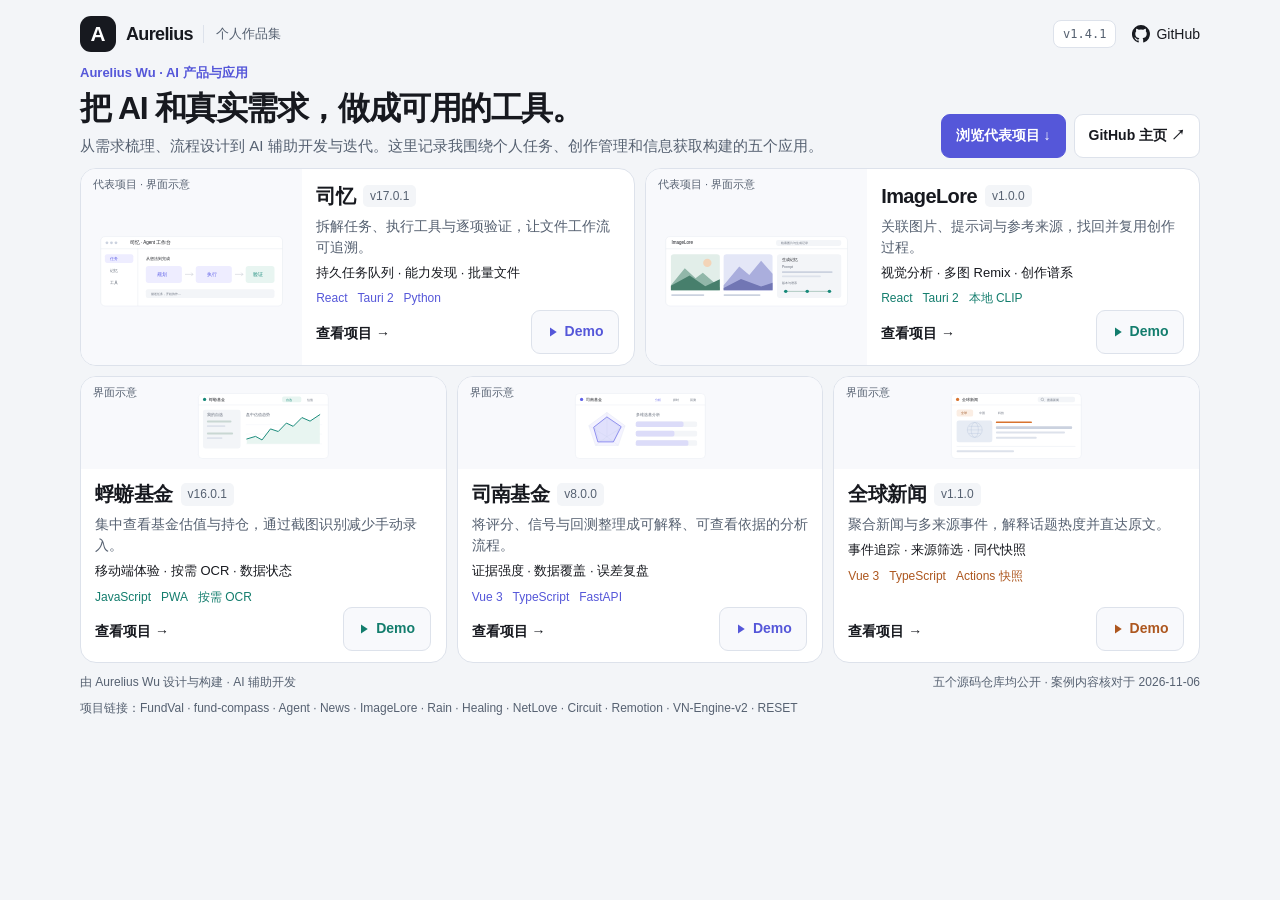
==== index.html @ 61e74120 "docs: refresh project cases for homepage v1.4.1" ====
<!DOCTYPE html><html lang="zh-CN"><head><meta charset="UTF-8"><meta name="viewport" content="width=device-width, initial-scale=1"><meta name="application-version" content="1.4.1"><meta name="description" content="Aurelius Wu 的 AI 产品与应用作品集。了解司忆、ImageLore 等五个个人项目的需求、产品流程、实现取舍与 Demo。"><meta name="author" content="AureliusWu"><meta name="theme-color" content="#f3f5f8"><title>Aurelius Wu · 个人作品集</title><link rel="canonical" href="https://aureliuswu.github.io/"><meta property="og:title" content="Aurelius Wu · 个人作品集"><meta property="og:description" content="从真实需求到应用交付：AI 助手、图片生成记忆库与三个 Web 工具。"><meta property="og:type" content="website"><meta property="og:url" content="https://aureliuswu.github.io/"><link rel="icon" href="data:image/svg+xml,%3Csvg xmlns='http://www.w3.org/2000/svg'/%3E"><style>:root{color-scheme:light;--bg:#f3f5f8;--text:#17191f;--muted:#566171;--line:#dde2eb;--accent:#5557d9;--green:#137d6d;--orange:#ad571f;--font:-apple-system,BlinkMacSystemFont,"Segoe UI","PingFang SC","Microsoft YaHei",sans-serif;}*{box-sizing:border-box;}html{scroll-behavior:smooth;}body{margin:0;color:var(--text);background:var(--bg);font-family:var(--font);-webkit-font-smoothing:antialiased;}a{color:inherit;}.skip-link{position:absolute;top:8px;left:16px;z-index:3;padding:12px 16px;background:#fff;border:2px solid var(--accent);border-radius:8px;transform:translateY(-150%);}.skip-link:focus{transform:translateY(0);}.page{width:min(1184px,100%);margin:auto;padding:12px 32px 8px;}.topbar{display:flex;align-items:center;justify-content:space-between;flex-wrap:wrap;gap:12px;margin-bottom:8px;}.brand{display:flex;align-items:center;gap:10px;min-height:44px;text-decoration:none;}.brand-mark{display:grid;place-items:center;width:36px;height:36px;border-radius:11px;background:var(--text);color:#fff;font-size:1.3rem;font-weight:750;}.brand-name{font-size:1.125rem;font-weight:750;letter-spacing:-.035em;}.brand-note{border-left:1px solid var(--line);padding-left:12px;color:var(--muted);font-size:.8125rem;}.header-links{display:flex;align-items:center;gap:16px;}.version{padding:6px 9px;border:1px solid var(--line);border-radius:8px;background:#fff;font:.75rem Consolas,monospace;color:var(--muted);}.github{display:flex;align-items:center;gap:6px;min-height:44px;font-size:.875rem;text-decoration:none;}.github svg{width:18px;height:18px;fill:currentColor;}.intro{display:flex;align-items:flex-end;justify-content:space-between;flex-wrap:wrap;gap:12px;margin-bottom:10px;}.eyebrow{margin:0 0 6px;color:var(--accent);font-size:.8125rem;font-weight:650;}h1{margin:0;font-size:clamp(1.75rem,3.2vw,2rem);font-weight:730;letter-spacing:-.045em;line-height:1.25;}.intro-description{max-width:760px;margin:7px 0 0;color:var(--muted);font-size:.9375rem;line-height:1.5;}.intro-actions{display:flex;flex-wrap:wrap;gap:8px}.intro-button{display:inline-flex;align-items:center;min-height:44px;padding:10px 14px;border:1px solid var(--accent);border-radius:9px;background:var(--accent);color:#fff;font-size:.875rem;font-weight:650;text-decoration:none}.intro-button.secondary{background:#fff;border-color:var(--line);color:var(--text)}.intro-button:hover{box-shadow:0 3px 10px #17191f12}.project-grid{display:grid;grid-template-columns:repeat(6,minmax(0,1fr));gap:10px;}.project-item{--project-color:var(--accent);position:relative;grid-column:span 2;min-width:0;display:flex;}.project-item.desktop{grid-column:span 3;}.project-card{width:100%;display:flex;flex-direction:column;overflow:hidden;border:1px solid var(--line);border-radius:16px;background:#fff;text-decoration:none;transition:border-color .16s,box-shadow .16s;}.project-card:hover{border-color:var(--project-color);box-shadow:0 5px 18px #17191f0b;}a:focus-visible{outline:3px solid var(--accent);outline-offset:4px;}.fundval,.imagelore{--project-color:var(--green);}.news{--project-color:var(--orange);}.preview{position:relative;height:92px;padding:12px 16px 6px;background:#f8f9fc;}.preview-label{position:absolute;top:8px;left:12px;color:var(--muted);font-size:.6875rem;}.preview-image{display:block;width:100%;height:100%;}.card-info{display:flex;flex:1;flex-direction:column;padding:12px 14px;min-width:0;}.card-heading{display:flex;align-items:center;flex-wrap:wrap;gap:8px;}h2{margin:0;font-size:1.25rem;line-height:1.35;font-weight:720;letter-spacing:-.03em;}.type{padding:3px 7px;border-radius:5px;background:#f3f5f8;color:var(--muted);font-size:.75rem;line-height:1.4;}.description{margin:6px 0 0;color:var(--muted);font-size:.875rem;line-height:1.5;}.focus{margin:5px 0 0;color:var(--text);font-size:.8125rem;line-height:1.5}.stack{display:flex;flex-wrap:wrap;gap:5px 10px;margin:7px 0 0;color:var(--project-color);font-size:.75rem;line-height:1.5;}.card-action{display:flex;align-items:center;min-height:44px;width:calc(100% - 6.5rem);margin-top:auto;padding-top:8px;font-size:.875rem;font-weight:650;line-height:1.5;}.demo-link{position:absolute;right:16px;bottom:12px;display:inline-flex;align-items:center;justify-content:center;gap:6px;min-width:88px;min-height:44px;padding:10px 13px;border:1px solid var(--line);border-radius:9px;background:#f8f9fc;color:var(--project-color);font-size:.875rem;font-weight:650;line-height:1.4;text-decoration:none;}.demo-link svg{width:12px;height:12px;fill:currentColor;flex-shrink:0;}.demo-link:hover{background:#fff;border-color:var(--project-color);}.desktop .project-card{flex-direction:row;}.desktop .preview{width:40%;height:auto;min-height:190px;flex-shrink:0;padding:18px 10px 10px;}.desktop .card-info{padding:14px;}footer{display:flex;justify-content:space-between;flex-wrap:wrap;gap:8px 20px;margin-top:10px;color:var(--muted);font-size:.75rem;line-height:1.5;}footer p{margin:0;}.repo-links{flex:0 0 100%;min-width:0;white-space:nowrap;overflow-x:auto;}.repo-links a{text-decoration:none;}.repo-links a:hover{text-decoration:underline;}@media (max-width:1000px){.page{padding:20px 24px;}.project-grid{grid-template-columns:repeat(2,minmax(0,1fr));}.project-item,.project-item.desktop{grid-column:span 1;}.desktop .project-card{flex-direction:column;}.desktop .preview{width:100%;height:132px;min-height:0;padding:16px 16px 8px;}.desktop .card-info{padding:16px;}}@media (max-width:600px){.page{padding:14px 16px 22px;}.topbar{margin-bottom:22px;}.brand-note{display:none;}.header-links{gap:12px;}.intro{margin-bottom:18px;gap:12px;}h1{font-size:1.75rem;}.intro-description{font-size:.875rem;}.project-grid{grid-template-columns:1fr;gap:14px;}.project-item,.project-item.desktop{grid-column:span 1;}.preview,.desktop .preview{width:100%;height:112px;min-height:0;padding:16px 20px 8px;}.card-info,.desktop .card-info{padding:14px 16px 16px;}h2{font-size:1.25rem;}footer{margin-top:22px;}}@media (prefers-reduced-motion:reduce){html{scroll-behavior:auto;}*,*::before,*::after{transition:none !important;}}</style></head><body><a class="skip-link" href="#projects">跳到项目</a><div class="page"><header class="topbar"><a class="brand" href="index.html" aria-label="Aurelius 主页"><span class="brand-mark" aria-hidden="true">A</span><span class="brand-name">Aurelius</span><span class="brand-note">个人作品集</span></a><div class="header-links"><span class="version" id="site-version" aria-label="主页版本">v1.4.1</span><a class="github" href="https://github.com/AureliusWu" aria-label="GitHub 主页"><svg viewBox="0 0 24 24" aria-hidden="true"><path d="M12 0a12 12 0 0 0-3.8 23.4c.6.1.8-.3.8-.6v-2.2c-3.3.7-4-1.4-4-1.4-.5-1.4-1.3-1.7-1.3-1.7-1.1-.7.1-.7.1-.7 1.2.1 1.8 1.2 1.8 1.2 1.1 1.8 2.8 1.3 3.5 1 .1-.8.4-1.3.8-1.6-2.7-.3-5.5-1.3-5.5-5.9 0-1.3.5-2.4 1.2-3.2-.1-.3-.5-1.5.1-3.2 0 0 1-.3 3.3 1.2a11.4 11.4 0 0 1 6 0c2.3-1.5 3.3-1.2 3.3-1.2.6 1.7.2 2.9.1 3.2.8.8 1.2 1.9 1.2 3.2 0 4.6-2.8 5.6-5.5 5.9.4.4.8 1.1.8 2.2v3.2c0 .3.2.7.8.6A12 12 0 0 0 12 0Z"/></svg><span>GitHub</span></a></div></header><main><div class="intro"><div class="intro-copy"><p class="eyebrow">Aurelius Wu · AI 产品与应用</p><h1>把 AI 和真实需求，做成可用的工具。</h1><p class="intro-description">从需求梳理、流程设计到 AI 辅助开发与迭代。这里记录我围绕个人任务、创作管理和信息获取构建的五个应用。</p></div><div class="intro-actions"><a class="intro-button" href="#projects">浏览代表项目 ↓</a><a class="intro-button secondary" href="https://github.com/AureliusWu">GitHub 主页 ↗</a></div></div><section class="project-grid" id="projects" aria-label="项目作品集，司忆和 ImageLore 为代表项目"><article class="project-item desktop agent"><a class="project-card" data-project="Agent" href="demos/agent.html" aria-labelledby="title-agent" aria-describedby="access-agent desc-agent"><div class="preview"><span class="preview-label" aria-hidden="true">代表项目 · 界面示意</span><svg class="preview-image" viewBox="0 0 580 228" role="img" aria-labelledby="p4"><title id="p4">司忆：任务规划、工具执行与验证的功能预览</title><rect x="28" y="14" width="524" height="200" rx="12" fill="white" stroke="#dde2eb"/><path d="M28 49H552" stroke="#dde2eb"/><circle cx="46" cy="32" r="4" fill="#cbd2df"/><circle cx="59" cy="32" r="4" fill="#cbd2df"/><circle cx="72" cy="32" r="4" fill="#cbd2df"/><text x="111" y="36" font-size="13" font-family="sans-serif" fill="#17191f">司忆 · Agent 工作台</text><path d="M135 49v165" stroke="#dde2eb"/><rect x="40" y="65" width="82" height="25" rx="6" fill="#eeedff"/><text x="54" y="82" font-size="11" font-family="sans-serif" fill="#5f61e8">任务</text><text x="54" y="117" font-size="11" font-family="sans-serif" fill="#626a78">记忆</text><text x="54" y="151" font-size="11" font-family="sans-serif" fill="#626a78">工具</text><text x="158" y="81" font-size="12" font-family="sans-serif" fill="#17191f">从想法到完成</text><rect x="158" y="99" width="104" height="49" rx="8" fill="#eeedff"/><text x="190" y="129" font-size="13" font-family="sans-serif" fill="#5f61e8">规划</text><path d="M271 123h23m-5-5 5 5-5 5" stroke="#aab1bd" fill="none"/><rect x="302" y="99" width="104" height="49" rx="8" fill="#eeedff"/><text x="334" y="129" font-size="13" font-family="sans-serif" fill="#5f61e8">执行</text><path d="M415 123h23m-5-5 5 5-5 5" stroke="#aab1bd" fill="none"/><rect x="446" y="99" width="83" height="49" rx="8" fill="#e8f5f1"/><text x="467" y="129" font-size="13" font-family="sans-serif" fill="#168979">验证</text><rect x="158" y="166" width="371" height="25" rx="6" fill="#f3f5f8"/><text x="173" y="183" font-size="10" font-family="sans-serif" fill="#626a78">描述任务，开始协作…</text></svg></div><div class="card-info"><div class="card-heading"><h2 id="title-agent">司忆</h2><span class="type" id="access-agent">v17.0.1</span></div><p class="description" id="desc-agent">拆解任务、执行工具与逐项验证，让文件工作流可追溯。</p><p class="focus">持久任务队列 · 能力发现 · 批量文件</p><p class="stack" aria-label="技术栈"><span>React</span><span>Tauri 2</span><span>Python</span></p><span class="card-action">查看项目 →</span></div></a><a class="demo-link" href="demos/agent.html#demo" aria-label="观看司忆 Demo 功能示意视频"><svg viewBox="0 0 16 16" aria-hidden="true"><path d="m4 2 9 6-9 6z"/></svg><span>Demo</span></a></article><article class="project-item desktop imagelore"><a class="project-card" data-project="ImageLore" href="demos/imagelore.html" aria-labelledby="title-imagelore" aria-describedby="access-imagelore desc-imagelore"><div class="preview"><span class="preview-label" aria-hidden="true">代表项目 · 界面示意</span><svg class="preview-image" viewBox="0 0 580 228" role="img" aria-labelledby="p5"><title id="p5">ImageLore：图片收藏、生成记录与检索的功能预览</title><rect x="28" y="14" width="524" height="200" rx="12" fill="white" stroke="#dde2eb"/><path d="M28 49H552" stroke="#dde2eb"/><text x="45" y="36" font-size="13" font-family="sans-serif" fill="#17191f">ImageLore</text><rect x="346" y="24" width="188" height="17" rx="6" fill="#f3f5f8"/><text x="361" y="36" font-size="10" font-family="sans-serif" fill="#626a78">检索图片与生成记录</text><rect x="43" y="65" width="141" height="104" rx="8" fill="#e2eee9"/><circle cx="148" cy="90" r="12" fill="#f3d4b8"/><path d="m43 154 40-49 31 29 21-16 49 43v8H43Z" fill="#91b7a9"/><path d="m43 156 54-30 45 31 42-20v32H43Z" fill="#477f6c"/><rect x="195" y="65" width="141" height="104" rx="8" fill="#e4e7f7"/><path d="m195 154 45-54 29 25 34-41 33 37v48H195Z" fill="#aaaedd"/><path d="m195 162 50-26 58 22 33-11v22H195Z" fill="#7176b4"/><rect x="349" y="65" width="185" height="126" rx="8" fill="#f3f5f8"/><text x="363" y="84" font-size="11" font-family="sans-serif" fill="#17191f">生成记忆</text><text x="363" y="105" font-size="10" font-family="sans-serif" fill="#626a78">Prompt</text><rect x="363" y="114" width="146" height="5" rx="2" fill="#cbd2df"/><rect x="363" y="126" width="112" height="5" rx="2" fill="#dde2eb"/><text x="363" y="151" font-size="10" font-family="sans-serif" fill="#626a78">版本与谱系</text><path d="M374 172h126" stroke="#91b7a9" stroke-width="2"/><circle cx="374" cy="172" r="5" fill="#168979"/><circle cx="436" cy="172" r="5" fill="#168979"/><circle cx="500" cy="172" r="5" fill="#168979"/><rect x="44" y="180" width="95" height="5" rx="2" fill="#cbd2df"/><rect x="195" y="180" width="106" height="5" rx="2" fill="#cbd2df"/></svg></div><div class="card-info"><div class="card-heading"><h2 id="title-imagelore">ImageLore</h2><span class="type" id="access-imagelore">v1.0.0</span></div><p class="description" id="desc-imagelore">关联图片、提示词与参考来源，找回并复用创作过程。</p><p class="focus">视觉分析 · 多图 Remix · 创作谱系</p><p class="stack" aria-label="技术栈"><span>React</span><span>Tauri 2</span><span>本地 CLIP</span></p><span class="card-action">查看项目 →</span></div></a><a class="demo-link" href="demos/imagelore.html#demo" aria-label="观看ImageLore Demo 功能示意视频"><svg viewBox="0 0 16 16" aria-hidden="true"><path d="m4 2 9 6-9 6z"/></svg><span>Demo</span></a></article><article class="project-item fundval"><a class="project-card" data-project="FundVal" href="demos/fundval.html" aria-labelledby="title-fundval" aria-describedby="desc-fundval"><div class="preview"><span class="preview-label" aria-hidden="true">界面示意</span><svg class="preview-image" viewBox="0 0 440 228" role="img" aria-labelledby="p1"><title id="p1">蜉蝣基金：自选基金与盘中估值趋势的功能预览</title><rect x="20" y="14" width="400" height="200" rx="12" fill="white" stroke="#dde2eb"/><path d="M20 49H420" stroke="#dde2eb"/><circle cx="39" cy="32" r="5" fill="#168979"/><text x="52" y="36" font-size="13" font-family="sans-serif" fill="#17191f">蜉蝣基金</text><rect x="278" y="23" width="59" height="18" rx="5" fill="#e8f5f1"/><text x="290" y="36" font-size="10" font-family="sans-serif" fill="#168979">自选</text><text x="354" y="36" font-size="10" font-family="sans-serif" fill="#626a78">估值</text><rect x="34" y="64" width="116" height="119" rx="7" fill="#f3f5f8"/><text x="46" y="84" font-size="11" font-family="sans-serif" fill="#626a78">我的自选</text><rect x="46" y="97" width="76" height="6" rx="3" fill="#c9d7d3"/><rect x="46" y="112" width="57" height="5" rx="2" fill="#dde2eb"/><rect x="46" y="134" width="81" height="6" rx="3" fill="#c9d7d3"/><rect x="46" y="149" width="48" height="5" rx="2" fill="#dde2eb"/><text x="168" y="82" font-size="11" font-family="sans-serif" fill="#626a78">盘中估值趋势</text><path d="M166 110H401M166 139H401M166 169H401" stroke="#edf0f5"/><path d="m169 154 27-8 20 11 26-34 24 8 25-26 21 10 27-27 25 11 30-20v90H169Z" fill="#e8f5f1"/><path d="m169 154 27-8 20 11 26-34 24 8 25-26 21 10 27-27 25 11 30-20" fill="none" stroke="#168979" stroke-width="3" stroke-linecap="round" stroke-linejoin="round"/></svg></div><div class="card-info"><div class="card-heading"><h2 id="title-fundval">蜉蝣基金</h2><span class="type">v16.0.1</span></div><p class="description" id="desc-fundval">集中查看基金估值与持仓，通过截图识别减少手动录入。</p><p class="focus">移动端体验 · 按需 OCR · 数据状态</p><p class="stack" aria-label="技术栈"><span>JavaScript</span><span>PWA</span><span>按需 OCR</span></p><span class="card-action">查看项目 →</span></div></a><a class="demo-link" href="demos/fundval.html#demo" aria-label="观看蜉蝣基金 Demo 功能示意视频"><svg viewBox="0 0 16 16" aria-hidden="true"><path d="m4 2 9 6-9 6z"/></svg><span>Demo</span></a></article><article class="project-item compass"><a class="project-card" data-project="fund-compass" href="demos/fund-compass.html" aria-labelledby="title-compass" aria-describedby="desc-compass"><div class="preview"><span class="preview-label" aria-hidden="true">界面示意</span><svg class="preview-image" viewBox="0 0 440 228" role="img" aria-labelledby="preview-compass"><title id="preview-compass">司南基金：选基分析、择时信号与回测的功能预览</title><rect x="20" y="14" width="400" height="200" rx="12" fill="white" stroke="#dde2eb"/><path d="M20 49H420" stroke="#dde2eb"/><circle cx="39" cy="32" r="5" fill="#5f61e8"/><text x="52" y="36" font-size="13" font-family="sans-serif" fill="#17191f">司南基金</text><text x="266" y="36" font-size="10" font-family="sans-serif" fill="#5f61e8">分析</text><text x="321" y="36" font-size="10" font-family="sans-serif" fill="#626a78">择时</text><text x="374" y="36" font-size="10" font-family="sans-serif" fill="#626a78">回测</text><polygon points="117,72 173,113 152,174 82,174 61,113" fill="#f4f3ff" stroke="#dde2eb"/><polygon points="117,88 155,116 141,158 93,158 79,116" fill="none" stroke="#dde2eb"/><path d="m117 72v75m56-34-56 34m35 27-35-27m-35 27 35-27m-56-34 56 34" stroke="#dde2eb"/><polygon points="117,86 161,116 137,163 89,163 76,118" fill="#5f61e822" stroke="#5f61e8" stroke-width="2"/><text x="206" y="84" font-size="11" font-family="sans-serif" fill="#626a78">多维选基分析</text><rect x="206" y="100" width="189" height="17" rx="5" fill="#f3f5f8"/><rect x="206" y="100" width="147" height="17" rx="5" fill="#dcdcf9"/><rect x="206" y="129" width="189" height="17" rx="5" fill="#f3f5f8"/><rect x="206" y="129" width="119" height="17" rx="5" fill="#dcdcf9"/><rect x="206" y="158" width="189" height="17" rx="5" fill="#f3f5f8"/><rect x="206" y="158" width="162" height="17" rx="5" fill="#dcdcf9"/></svg></div><div class="card-info"><div class="card-heading"><h2 id="title-compass">司南基金</h2><span class="type">v8.0.0</span></div><p class="description" id="desc-compass">将评分、信号与回测整理成可解释、可查看依据的分析流程。</p><p class="focus">证据强度 · 数据覆盖 · 误差复盘</p><p class="stack" aria-label="技术栈"><span>Vue 3</span><span>TypeScript</span><span>FastAPI</span></p><span class="card-action">查看项目 →</span></div></a><a class="demo-link" href="demos/fund-compass.html#demo" aria-label="观看司南基金 Demo 功能示意视频"><svg viewBox="0 0 16 16" aria-hidden="true"><path d="m4 2 9 6-9 6z"/></svg><span>Demo</span></a></article><article class="project-item news"><a class="project-card" data-project="News" href="demos/news.html" aria-labelledby="title-news" aria-describedby="desc-news"><div class="preview"><span class="preview-label" aria-hidden="true">界面示意</span><svg class="preview-image" viewBox="0 0 440 228" role="img" aria-labelledby="p3"><title id="p3">全球新闻：地区筛选与新闻卡片的功能预览</title><rect x="20" y="14" width="400" height="200" rx="12" fill="white" stroke="#dde2eb"/><path d="M20 49H420" stroke="#dde2eb"/><circle cx="39" cy="32" r="5" fill="#d8732f"/><text x="52" y="36" font-size="13" font-family="sans-serif" fill="#17191f">全球新闻</text><rect x="286" y="24" width="115" height="17" rx="6" fill="#f3f5f8"/><circle cx="300" cy="32" r="4" fill="none" stroke="#626a78"/><path d="m303 35 3 3" stroke="#626a78"/><text x="315" y="36" font-size="10" font-family="sans-serif" fill="#626a78">搜索新闻</text><rect x="36" y="63" width="51" height="22" rx="6" fill="#fbeee4"/><text x="49" y="78" font-size="10" font-family="sans-serif" fill="#9a4e1b">全球</text><text x="106" y="78" font-size="10" font-family="sans-serif" fill="#626a78">中国</text><text x="164" y="78" font-size="10" font-family="sans-serif" fill="#626a78">科技</text><rect x="36" y="97" width="110" height="67" rx="7" fill="#e7ecf4"/><circle cx="92" cy="126" r="23" fill="none" stroke="#aebfd7"/><ellipse cx="92" cy="126" rx="11" ry="23" fill="none" stroke="#aebfd7"/><path d="M69 126h46m-41-11h36m-36 22h36" stroke="#aebfd7"/><rect x="157" y="100" width="111" height="5" rx="2" fill="#d8732f"/><rect x="157" y="115" width="235" height="8" rx="3" fill="#cbd2df"/><rect x="157" y="131" width="213" height="6" rx="3" fill="#dde2eb"/><rect x="157" y="147" width="126" height="6" rx="3" fill="#dde2eb"/><path d="M36 177H402" stroke="#dde2eb"/><rect x="36" y="189" width="177" height="6" rx="3" fill="#dde2eb"/></svg></div><div class="card-info"><div class="card-heading"><h2 id="title-news">全球新闻</h2><span class="type">v1.1.0</span></div><p class="description" id="desc-news">聚合新闻与多来源事件，解释话题热度并直达原文。</p><p class="focus">事件追踪 · 来源筛选 · 同代快照</p><p class="stack" aria-label="技术栈"><span>Vue 3</span><span>TypeScript</span><span>Actions 快照</span></p><span class="card-action">查看项目 →</span></div></a><a class="demo-link" href="demos/news.html#demo" aria-label="观看全球新闻 Demo 功能示意视频"><svg viewBox="0 0 16 16" aria-hidden="true"><path d="m4 2 9 6-9 6z"/></svg><span>Demo</span></a></article></section></main><footer><p>由 Aurelius Wu 设计与构建 · AI 辅助开发</p><p>五个源码仓库均公开 · 案例内容核对于 2026-11-06</p><p class="repo-links">项目链接：<a href="https://aureliuswu.github.io/FundVal/">FundVal</a> · <a href="https://aureliuswu.github.io/fund-compass/">fund-compass</a> · <a href="https://github.com/AureliusWu/Agent">Agent</a> · <a href="https://aureliuswu.github.io/News/">News</a> · <a href="https://github.com/AureliusWu/ImageLore">ImageLore</a> · <a href="https://aureliuswu.github.io/Rain/">Rain</a> · <a href="https://aureliuswu.github.io/Healing/">Healing</a> · <a href="https://aureliuswu.github.io/NetLove/">NetLove</a> · <a href="https://aureliuswu.github.io/Circuit/">Circuit</a> · <a href="https://github.com/AureliusWu/Remotion">Remotion</a> · <a href="https://github.com/AureliusWu/VN-Engine-v2">VN-Engine-v2</a> · <a href="https://aureliuswu.github.io/RESET/">RESET</a></p></footer></div></body></html>
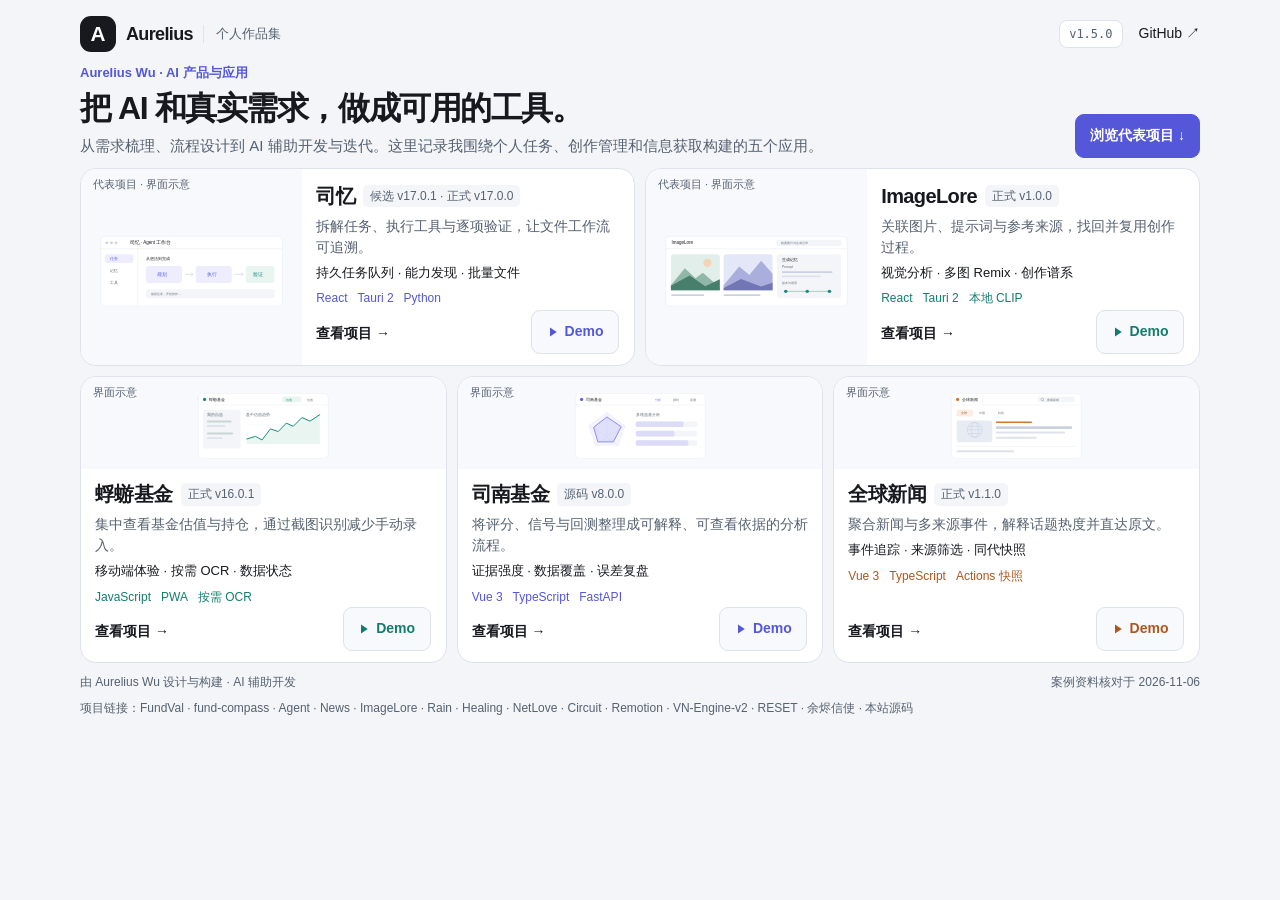
==== commit d8000f9b: "feat: synchronize project releases and publish homepage v1.5.0" ====
--- a/index.html
+++ b/index.html
@@ -1 +1 @@
-<!DOCTYPE html><html lang="zh-CN"><head><meta charset="UTF-8"><meta name="viewport" content="width=device-width, initial-scale=1"><meta name="application-version" content="1.4.1"><meta name="description" content="Aurelius Wu 的 AI 产品与应用作品集。了解司忆、ImageLore 等五个个人项目的需求、产品流程、实现取舍与 Demo。"><meta name="author" content="AureliusWu"><meta name="theme-color" content="#f3f5f8"><title>Aurelius Wu · 个人作品集</title><link rel="canonical" href="https://aureliuswu.github.io/"><meta property="og:title" content="Aurelius Wu · 个人作品集"><meta property="og:description" content="从真实需求到应用交付：AI 助手、图片生成记忆库与三个 Web 工具。"><meta property="og:type" content="website"><meta property="og:url" content="https://aureliuswu.github.io/"><link rel="icon" href="data:image/svg+xml,%3Csvg xmlns='http://www.w3.org/2000/svg'/%3E"><style>:root{color-scheme:light;--bg:#f3f5f8;--text:#17191f;--muted:#566171;--line:#dde2eb;--accent:#5557d9;--green:#137d6d;--orange:#ad571f;--font:-apple-system,BlinkMacSystemFont,"Segoe UI","PingFang SC","Microsoft YaHei",sans-serif;}*{box-sizing:border-box;}html{scroll-behavior:smooth;}body{margin:0;color:var(--text);background:var(--bg);font-family:var(--font);-webkit-font-smoothing:antialiased;}a{color:inherit;}.skip-link{position:absolute;top:8px;left:16px;z-index:3;padding:12px 16px;background:#fff;border:2px solid var(--accent);border-radius:8px;transform:translateY(-150%);}.skip-link:focus{transform:translateY(0);}.page{width:min(1184px,100%);margin:auto;padding:12px 32px 8px;}.topbar{display:flex;align-items:center;justify-content:space-between;flex-wrap:wrap;gap:12px;margin-bottom:8px;}.brand{display:flex;align-items:center;gap:10px;min-height:44px;text-decoration:none;}.brand-mark{display:grid;place-items:center;width:36px;height:36px;border-radius:11px;background:var(--text);color:#fff;font-size:1.3rem;font-weight:750;}.brand-name{font-size:1.125rem;font-weight:750;letter-spacing:-.035em;}.brand-note{border-left:1px solid var(--line);padding-left:12px;color:var(--muted);font-size:.8125rem;}.header-links{display:flex;align-items:center;gap:16px;}.version{padding:6px 9px;border:1px solid var(--line);border-radius:8px;background:#fff;font:.75rem Consolas,monospace;color:var(--muted);}.github{display:flex;align-items:center;gap:6px;min-height:44px;font-size:.875rem;text-decoration:none;}.github svg{width:18px;height:18px;fill:currentColor;}.intro{display:flex;align-items:flex-end;justify-content:space-between;flex-wrap:wrap;gap:12px;margin-bottom:10px;}.eyebrow{margin:0 0 6px;color:var(--accent);font-size:.8125rem;font-weight:650;}h1{margin:0;font-size:clamp(1.75rem,3.2vw,2rem);font-weight:730;letter-spacing:-.045em;line-height:1.25;}.intro-description{max-width:760px;margin:7px 0 0;color:var(--muted);font-size:.9375rem;line-height:1.5;}.intro-actions{display:flex;flex-wrap:wrap;gap:8px}.intro-button{display:inline-flex;align-items:center;min-height:44px;padding:10px 14px;border:1px solid var(--accent);border-radius:9px;background:var(--accent);color:#fff;font-size:.875rem;font-weight:650;text-decoration:none}.intro-button.secondary{background:#fff;border-color:var(--line);color:var(--text)}.intro-button:hover{box-shadow:0 3px 10px #17191f12}.project-grid{display:grid;grid-template-columns:repeat(6,minmax(0,1fr));gap:10px;}.project-item{--project-color:var(--accent);position:relative;grid-column:span 2;min-width:0;display:flex;}.project-item.desktop{grid-column:span 3;}.project-card{width:100%;display:flex;flex-direction:column;overflow:hidden;border:1px solid var(--line);border-radius:16px;background:#fff;text-decoration:none;transition:border-color .16s,box-shadow .16s;}.project-card:hover{border-color:var(--project-color);box-shadow:0 5px 18px #17191f0b;}a:focus-visible{outline:3px solid var(--accent);outline-offset:4px;}.fundval,.imagelore{--project-color:var(--green);}.news{--project-color:var(--orange);}.preview{position:relative;height:92px;padding:12px 16px 6px;background:#f8f9fc;}.preview-label{position:absolute;top:8px;left:12px;color:var(--muted);font-size:.6875rem;}.preview-image{display:block;width:100%;height:100%;}.card-info{display:flex;flex:1;flex-direction:column;padding:12px 14px;min-width:0;}.card-heading{display:flex;align-items:center;flex-wrap:wrap;gap:8px;}h2{margin:0;font-size:1.25rem;line-height:1.35;font-weight:720;letter-spacing:-.03em;}.type{padding:3px 7px;border-radius:5px;background:#f3f5f8;color:var(--muted);font-size:.75rem;line-height:1.4;}.description{margin:6px 0 0;color:var(--muted);font-size:.875rem;line-height:1.5;}.focus{margin:5px 0 0;color:var(--text);font-size:.8125rem;line-height:1.5}.stack{display:flex;flex-wrap:wrap;gap:5px 10px;margin:7px 0 0;color:var(--project-color);font-size:.75rem;line-height:1.5;}.card-action{display:flex;align-items:center;min-height:44px;width:calc(100% - 6.5rem);margin-top:auto;padding-top:8px;font-size:.875rem;font-weight:650;line-height:1.5;}.demo-link{position:absolute;right:16px;bottom:12px;display:inline-flex;align-items:center;justify-content:center;gap:6px;min-width:88px;min-height:44px;padding:10px 13px;border:1px solid var(--line);border-radius:9px;background:#f8f9fc;color:var(--project-color);font-size:.875rem;font-weight:650;line-height:1.4;text-decoration:none;}.demo-link svg{width:12px;height:12px;fill:currentColor;flex-shrink:0;}.demo-link:hover{background:#fff;border-color:var(--project-color);}.desktop .project-card{flex-direction:row;}.desktop .preview{width:40%;height:auto;min-height:190px;flex-shrink:0;padding:18px 10px 10px;}.desktop .card-info{padding:14px;}footer{display:flex;justify-content:space-between;flex-wrap:wrap;gap:8px 20px;margin-top:10px;color:var(--muted);font-size:.75rem;line-height:1.5;}footer p{margin:0;}.repo-links{flex:0 0 100%;min-width:0;white-space:nowrap;overflow-x:auto;}.repo-links a{text-decoration:none;}.repo-links a:hover{text-decoration:underline;}@media (max-width:1000px){.page{padding:20px 24px;}.project-grid{grid-template-columns:repeat(2,minmax(0,1fr));}.project-item,.project-item.desktop{grid-column:span 1;}.desktop .project-card{flex-direction:column;}.desktop .preview{width:100%;height:132px;min-height:0;padding:16px 16px 8px;}.desktop .card-info{padding:16px;}}@media (max-width:600px){.page{padding:14px 16px 22px;}.topbar{margin-bottom:22px;}.brand-note{display:none;}.header-links{gap:12px;}.intro{margin-bottom:18px;gap:12px;}h1{font-size:1.75rem;}.intro-description{font-size:.875rem;}.project-grid{grid-template-columns:1fr;gap:14px;}.project-item,.project-item.desktop{grid-column:span 1;}.preview,.desktop .preview{width:100%;height:112px;min-height:0;padding:16px 20px 8px;}.card-info,.desktop .card-info{padding:14px 16px 16px;}h2{font-size:1.25rem;}footer{margin-top:22px;}}@media (prefers-reduced-motion:reduce){html{scroll-behavior:auto;}*,*::before,*::after{transition:none !important;}}</style></head><body><a class="skip-link" href="#projects">跳到项目</a><div class="page"><header class="topbar"><a class="brand" href="index.html" aria-label="Aurelius 主页"><span class="brand-mark" aria-hidden="true">A</span><span class="brand-name">Aurelius</span><span class="brand-note">个人作品集</span></a><div class="header-links"><span class="version" id="site-version" aria-label="主页版本">v1.4.1</span><a class="github" href="https://github.com/AureliusWu" aria-label="GitHub 主页"><svg viewBox="0 0 24 24" aria-hidden="true"><path d="M12 0a12 12 0 0 0-3.8 23.4c.6.1.8-.3.8-.6v-2.2c-3.3.7-4-1.4-4-1.4-.5-1.4-1.3-1.7-1.3-1.7-1.1-.7.1-.7.1-.7 1.2.1 1.8 1.2 1.8 1.2 1.1 1.8 2.8 1.3 3.5 1 .1-.8.4-1.3.8-1.6-2.7-.3-5.5-1.3-5.5-5.9 0-1.3.5-2.4 1.2-3.2-.1-.3-.5-1.5.1-3.2 0 0 1-.3 3.3 1.2a11.4 11.4 0 0 1 6 0c2.3-1.5 3.3-1.2 3.3-1.2.6 1.7.2 2.9.1 3.2.8.8 1.2 1.9 1.2 3.2 0 4.6-2.8 5.6-5.5 5.9.4.4.8 1.1.8 2.2v3.2c0 .3.2.7.8.6A12 12 0 0 0 12 0Z"/></svg><span>GitHub</span></a></div></header><main><div class="intro"><div class="intro-copy"><p class="eyebrow">Aurelius Wu · AI 产品与应用</p><h1>把 AI 和真实需求，做成可用的工具。</h1><p class="intro-description">从需求梳理、流程设计到 AI 辅助开发与迭代。这里记录我围绕个人任务、创作管理和信息获取构建的五个应用。</p></div><div class="intro-actions"><a class="intro-button" href="#projects">浏览代表项目 ↓</a><a class="intro-button secondary" href="https://github.com/AureliusWu">GitHub 主页 ↗</a></div></div><section class="project-grid" id="projects" aria-label="项目作品集，司忆和 ImageLore 为代表项目"><article class="project-item desktop agent"><a class="project-card" data-project="Agent" href="demos/agent.html" aria-labelledby="title-agent" aria-describedby="access-agent desc-agent"><div class="preview"><span class="preview-label" aria-hidden="true">代表项目 · 界面示意</span><svg class="preview-image" viewBox="0 0 580 228" role="img" aria-labelledby="p4"><title id="p4">司忆：任务规划、工具执行与验证的功能预览</title><rect x="28" y="14" width="524" height="200" rx="12" fill="white" stroke="#dde2eb"/><path d="M28 49H552" stroke="#dde2eb"/><circle cx="46" cy="32" r="4" fill="#cbd2df"/><circle cx="59" cy="32" r="4" fill="#cbd2df"/><circle cx="72" cy="32" r="4" fill="#cbd2df"/><text x="111" y="36" font-size="13" font-family="sans-serif" fill="#17191f">司忆 · Agent 工作台</text><path d="M135 49v165" stroke="#dde2eb"/><rect x="40" y="65" width="82" height="25" rx="6" fill="#eeedff"/><text x="54" y="82" font-size="11" font-family="sans-serif" fill="#5f61e8">任务</text><text x="54" y="117" font-size="11" font-family="sans-serif" fill="#626a78">记忆</text><text x="54" y="151" font-size="11" font-family="sans-serif" fill="#626a78">工具</text><text x="158" y="81" font-size="12" font-family="sans-serif" fill="#17191f">从想法到完成</text><rect x="158" y="99" width="104" height="49" rx="8" fill="#eeedff"/><text x="190" y="129" font-size="13" font-family="sans-serif" fill="#5f61e8">规划</text><path d="M271 123h23m-5-5 5 5-5 5" stroke="#aab1bd" fill="none"/><rect x="302" y="99" width="104" height="49" rx="8" fill="#eeedff"/><text x="334" y="129" font-size="13" font-family="sans-serif" fill="#5f61e8">执行</text><path d="M415 123h23m-5-5 5 5-5 5" stroke="#aab1bd" fill="none"/><rect x="446" y="99" width="83" height="49" rx="8" fill="#e8f5f1"/><text x="467" y="129" font-size="13" font-family="sans-serif" fill="#168979">验证</text><rect x="158" y="166" width="371" height="25" rx="6" fill="#f3f5f8"/><text x="173" y="183" font-size="10" font-family="sans-serif" fill="#626a78">描述任务，开始协作…</text></svg></div><div class="card-info"><div class="card-heading"><h2 id="title-agent">司忆</h2><span class="type" id="access-agent">v17.0.1</span></div><p class="description" id="desc-agent">拆解任务、执行工具与逐项验证，让文件工作流可追溯。</p><p class="focus">持久任务队列 · 能力发现 · 批量文件</p><p class="stack" aria-label="技术栈"><span>React</span><span>Tauri 2</span><span>Python</span></p><span class="card-action">查看项目 →</span></div></a><a class="demo-link" href="demos/agent.html#demo" aria-label="观看司忆 Demo 功能示意视频"><svg viewBox="0 0 16 16" aria-hidden="true"><path d="m4 2 9 6-9 6z"/></svg><span>Demo</span></a></article><article class="project-item desktop imagelore"><a class="project-card" data-project="ImageLore" href="demos/imagelore.html" aria-labelledby="title-imagelore" aria-describedby="access-imagelore desc-imagelore"><div class="preview"><span class="preview-label" aria-hidden="true">代表项目 · 界面示意</span><svg class="preview-image" viewBox="0 0 580 228" role="img" aria-labelledby="p5"><title id="p5">ImageLore：图片收藏、生成记录与检索的功能预览</title><rect x="28" y="14" width="524" height="200" rx="12" fill="white" stroke="#dde2eb"/><path d="M28 49H552" stroke="#dde2eb"/><text x="45" y="36" font-size="13" font-family="sans-serif" fill="#17191f">ImageLore</text><rect x="346" y="24" width="188" height="17" rx="6" fill="#f3f5f8"/><text x="361" y="36" font-size="10" font-family="sans-serif" fill="#626a78">检索图片与生成记录</text><rect x="43" y="65" width="141" height="104" rx="8" fill="#e2eee9"/><circle cx="148" cy="90" r="12" fill="#f3d4b8"/><path d="m43 154 40-49 31 29 21-16 49 43v8H43Z" fill="#91b7a9"/><path d="m43 156 54-30 45 31 42-20v32H43Z" fill="#477f6c"/><rect x="195" y="65" width="141" height="104" rx="8" fill="#e4e7f7"/><path d="m195 154 45-54 29 25 34-41 33 37v48H195Z" fill="#aaaedd"/><path d="m195 162 50-26 58 22 33-11v22H195Z" fill="#7176b4"/><rect x="349" y="65" width="185" height="126" rx="8" fill="#f3f5f8"/><text x="363" y="84" font-size="11" font-family="sans-serif" fill="#17191f">生成记忆</text><text x="363" y="105" font-size="10" font-family="sans-serif" fill="#626a78">Prompt</text><rect x="363" y="114" width="146" height="5" rx="2" fill="#cbd2df"/><rect x="363" y="126" width="112" height="5" rx="2" fill="#dde2eb"/><text x="363" y="151" font-size="10" font-family="sans-serif" fill="#626a78">版本与谱系</text><path d="M374 172h126" stroke="#91b7a9" stroke-width="2"/><circle cx="374" cy="172" r="5" fill="#168979"/><circle cx="436" cy="172" r="5" fill="#168979"/><circle cx="500" cy="172" r="5" fill="#168979"/><rect x="44" y="180" width="95" height="5" rx="2" fill="#cbd2df"/><rect x="195" y="180" width="106" height="5" rx="2" fill="#cbd2df"/></svg></div><div class="card-info"><div class="card-heading"><h2 id="title-imagelore">ImageLore</h2><span class="type" id="access-imagelore">v1.0.0</span></div><p class="description" id="desc-imagelore">关联图片、提示词与参考来源，找回并复用创作过程。</p><p class="focus">视觉分析 · 多图 Remix · 创作谱系</p><p class="stack" aria-label="技术栈"><span>React</span><span>Tauri 2</span><span>本地 CLIP</span></p><span class="card-action">查看项目 →</span></div></a><a class="demo-link" href="demos/imagelore.html#demo" aria-label="观看ImageLore Demo 功能示意视频"><svg viewBox="0 0 16 16" aria-hidden="true"><path d="m4 2 9 6-9 6z"/></svg><span>Demo</span></a></article><article class="project-item fundval"><a class="project-card" data-project="FundVal" href="demos/fundval.html" aria-labelledby="title-fundval" aria-describedby="desc-fundval"><div class="preview"><span class="preview-label" aria-hidden="true">界面示意</span><svg class="preview-image" viewBox="0 0 440 228" role="img" aria-labelledby="p1"><title id="p1">蜉蝣基金：自选基金与盘中估值趋势的功能预览</title><rect x="20" y="14" width="400" height="200" rx="12" fill="white" stroke="#dde2eb"/><path d="M20 49H420" stroke="#dde2eb"/><circle cx="39" cy="32" r="5" fill="#168979"/><text x="52" y="36" font-size="13" font-family="sans-serif" fill="#17191f">蜉蝣基金</text><rect x="278" y="23" width="59" height="18" rx="5" fill="#e8f5f1"/><text x="290" y="36" font-size="10" font-family="sans-serif" fill="#168979">自选</text><text x="354" y="36" font-size="10" font-family="sans-serif" fill="#626a78">估值</text><rect x="34" y="64" width="116" height="119" rx="7" fill="#f3f5f8"/><text x="46" y="84" font-size="11" font-family="sans-serif" fill="#626a78">我的自选</text><rect x="46" y="97" width="76" height="6" rx="3" fill="#c9d7d3"/><rect x="46" y="112" width="57" height="5" rx="2" fill="#dde2eb"/><rect x="46" y="134" width="81" height="6" rx="3" fill="#c9d7d3"/><rect x="46" y="149" width="48" height="5" rx="2" fill="#dde2eb"/><text x="168" y="82" font-size="11" font-family="sans-serif" fill="#626a78">盘中估值趋势</text><path d="M166 110H401M166 139H401M166 169H401" stroke="#edf0f5"/><path d="m169 154 27-8 20 11 26-34 24 8 25-26 21 10 27-27 25 11 30-20v90H169Z" fill="#e8f5f1"/><path d="m169 154 27-8 20 11 26-34 24 8 25-26 21 10 27-27 25 11 30-20" fill="none" stroke="#168979" stroke-width="3" stroke-linecap="round" stroke-linejoin="round"/></svg></div><div class="card-info"><div class="card-heading"><h2 id="title-fundval">蜉蝣基金</h2><span class="type">v16.0.1</span></div><p class="description" id="desc-fundval">集中查看基金估值与持仓，通过截图识别减少手动录入。</p><p class="focus">移动端体验 · 按需 OCR · 数据状态</p><p class="stack" aria-label="技术栈"><span>JavaScript</span><span>PWA</span><span>按需 OCR</span></p><span class="card-action">查看项目 →</span></div></a><a class="demo-link" href="demos/fundval.html#demo" aria-label="观看蜉蝣基金 Demo 功能示意视频"><svg viewBox="0 0 16 16" aria-hidden="true"><path d="m4 2 9 6-9 6z"/></svg><span>Demo</span></a></article><article class="project-item compass"><a class="project-card" data-project="fund-compass" href="demos/fund-compass.html" aria-labelledby="title-compass" aria-describedby="desc-compass"><div class="preview"><span class="preview-label" aria-hidden="true">界面示意</span><svg class="preview-image" viewBox="0 0 440 228" role="img" aria-labelledby="preview-compass"><title id="preview-compass">司南基金：选基分析、择时信号与回测的功能预览</title><rect x="20" y="14" width="400" height="200" rx="12" fill="white" stroke="#dde2eb"/><path d="M20 49H420" stroke="#dde2eb"/><circle cx="39" cy="32" r="5" fill="#5f61e8"/><text x="52" y="36" font-size="13" font-family="sans-serif" fill="#17191f">司南基金</text><text x="266" y="36" font-size="10" font-family="sans-serif" fill="#5f61e8">分析</text><text x="321" y="36" font-size="10" font-family="sans-serif" fill="#626a78">择时</text><text x="374" y="36" font-size="10" font-family="sans-serif" fill="#626a78">回测</text><polygon points="117,72 173,113 152,174 82,174 61,113" fill="#f4f3ff" stroke="#dde2eb"/><polygon points="117,88 155,116 141,158 93,158 79,116" fill="none" stroke="#dde2eb"/><path d="m117 72v75m56-34-56 34m35 27-35-27m-35 27 35-27m-56-34 56 34" stroke="#dde2eb"/><polygon points="117,86 161,116 137,163 89,163 76,118" fill="#5f61e822" stroke="#5f61e8" stroke-width="2"/><text x="206" y="84" font-size="11" font-family="sans-serif" fill="#626a78">多维选基分析</text><rect x="206" y="100" width="189" height="17" rx="5" fill="#f3f5f8"/><rect x="206" y="100" width="147" height="17" rx="5" fill="#dcdcf9"/><rect x="206" y="129" width="189" height="17" rx="5" fill="#f3f5f8"/><rect x="206" y="129" width="119" height="17" rx="5" fill="#dcdcf9"/><rect x="206" y="158" width="189" height="17" rx="5" fill="#f3f5f8"/><rect x="206" y="158" width="162" height="17" rx="5" fill="#dcdcf9"/></svg></div><div class="card-info"><div class="card-heading"><h2 id="title-compass">司南基金</h2><span class="type">v8.0.0</span></div><p class="description" id="desc-compass">将评分、信号与回测整理成可解释、可查看依据的分析流程。</p><p class="focus">证据强度 · 数据覆盖 · 误差复盘</p><p class="stack" aria-label="技术栈"><span>Vue 3</span><span>TypeScript</span><span>FastAPI</span></p><span class="card-action">查看项目 →</span></div></a><a class="demo-link" href="demos/fund-compass.html#demo" aria-label="观看司南基金 Demo 功能示意视频"><svg viewBox="0 0 16 16" aria-hidden="true"><path d="m4 2 9 6-9 6z"/></svg><span>Demo</span></a></article><article class="project-item news"><a class="project-card" data-project="News" href="demos/news.html" aria-labelledby="title-news" aria-describedby="desc-news"><div class="preview"><span class="preview-label" aria-hidden="true">界面示意</span><svg class="preview-image" viewBox="0 0 440 228" role="img" aria-labelledby="p3"><title id="p3">全球新闻：地区筛选与新闻卡片的功能预览</title><rect x="20" y="14" width="400" height="200" rx="12" fill="white" stroke="#dde2eb"/><path d="M20 49H420" stroke="#dde2eb"/><circle cx="39" cy="32" r="5" fill="#d8732f"/><text x="52" y="36" font-size="13" font-family="sans-serif" fill="#17191f">全球新闻</text><rect x="286" y="24" width="115" height="17" rx="6" fill="#f3f5f8"/><circle cx="300" cy="32" r="4" fill="none" stroke="#626a78"/><path d="m303 35 3 3" stroke="#626a78"/><text x="315" y="36" font-size="10" font-family="sans-serif" fill="#626a78">搜索新闻</text><rect x="36" y="63" width="51" height="22" rx="6" fill="#fbeee4"/><text x="49" y="78" font-size="10" font-family="sans-serif" fill="#9a4e1b">全球</text><text x="106" y="78" font-size="10" font-family="sans-serif" fill="#626a78">中国</text><text x="164" y="78" font-size="10" font-family="sans-serif" fill="#626a78">科技</text><rect x="36" y="97" width="110" height="67" rx="7" fill="#e7ecf4"/><circle cx="92" cy="126" r="23" fill="none" stroke="#aebfd7"/><ellipse cx="92" cy="126" rx="11" ry="23" fill="none" stroke="#aebfd7"/><path d="M69 126h46m-41-11h36m-36 22h36" stroke="#aebfd7"/><rect x="157" y="100" width="111" height="5" rx="2" fill="#d8732f"/><rect x="157" y="115" width="235" height="8" rx="3" fill="#cbd2df"/><rect x="157" y="131" width="213" height="6" rx="3" fill="#dde2eb"/><rect x="157" y="147" width="126" height="6" rx="3" fill="#dde2eb"/><path d="M36 177H402" stroke="#dde2eb"/><rect x="36" y="189" width="177" height="6" rx="3" fill="#dde2eb"/></svg></div><div class="card-info"><div class="card-heading"><h2 id="title-news">全球新闻</h2><span class="type">v1.1.0</span></div><p class="description" id="desc-news">聚合新闻与多来源事件，解释话题热度并直达原文。</p><p class="focus">事件追踪 · 来源筛选 · 同代快照</p><p class="stack" aria-label="技术栈"><span>Vue 3</span><span>TypeScript</span><span>Actions 快照</span></p><span class="card-action">查看项目 →</span></div></a><a class="demo-link" href="demos/news.html#demo" aria-label="观看全球新闻 Demo 功能示意视频"><svg viewBox="0 0 16 16" aria-hidden="true"><path d="m4 2 9 6-9 6z"/></svg><span>Demo</span></a></article></section></main><footer><p>由 Aurelius Wu 设计与构建 · AI 辅助开发</p><p>五个源码仓库均公开 · 案例内容核对于 2026-11-06</p><p class="repo-links">项目链接：<a href="https://aureliuswu.github.io/FundVal/">FundVal</a> · <a href="https://aureliuswu.github.io/fund-compass/">fund-compass</a> · <a href="https://github.com/AureliusWu/Agent">Agent</a> · <a href="https://aureliuswu.github.io/News/">News</a> · <a href="https://github.com/AureliusWu/ImageLore">ImageLore</a> · <a href="https://aureliuswu.github.io/Rain/">Rain</a> · <a href="https://aureliuswu.github.io/Healing/">Healing</a> · <a href="https://aureliuswu.github.io/NetLove/">NetLove</a> · <a href="https://aureliuswu.github.io/Circuit/">Circuit</a> · <a href="https://github.com/AureliusWu/Remotion">Remotion</a> · <a href="https://github.com/AureliusWu/VN-Engine-v2">VN-Engine-v2</a> · <a href="https://aureliuswu.github.io/RESET/">RESET</a></p></footer></div></body></html>+<!DOCTYPE html><html lang="zh-CN"><head><meta charset="UTF-8"><meta name="viewport" content="width=device-width, initial-scale=1"><meta name="application-version" content="1.5.0"><meta name="description" content="Aurelius Wu 的 AI 产品与应用作品集。了解司忆、ImageLore 等五个个人项目的需求、产品流程、实现取舍与 Demo。"><meta name="author" content="AureliusWu"><meta name="theme-color" content="#f3f5f8"><title>Aurelius Wu · 个人作品集</title><link rel="canonical" href="https://aureliuswu.github.io/"><meta property="og:title" content="Aurelius Wu · 个人作品集"><meta property="og:description" content="从真实需求到应用交付：AI 助手、图片生成记忆库与三个 Web 工具。"><meta property="og:type" content="website"><meta property="og:url" content="https://aureliuswu.github.io/"><link rel="icon" href="/favicon.ico" type="image/x-icon" sizes="16x16 32x32 48x48"><link rel="icon" href="/favicon.svg" type="image/svg+xml" sizes="any"><style>:root{color-scheme:light;--bg:#f3f5f8;--text:#17191f;--muted:#566171;--line:#dde2eb;--accent:#5557d9;--green:#137d6d;--orange:#ad571f;--font:-apple-system,BlinkMacSystemFont,"Segoe UI","PingFang SC","Microsoft YaHei",sans-serif;}*{box-sizing:border-box;}html{scroll-behavior:smooth;}body{margin:0;color:var(--text);background:var(--bg);font-family:var(--font);-webkit-font-smoothing:antialiased;}a{color:inherit;}.skip-link{position:absolute;top:8px;left:16px;z-index:3;padding:12px 16px;background:#fff;border:2px solid var(--accent);border-radius:8px;transform:translateY(-150%);}.skip-link:focus{transform:translateY(0);}.page{width:min(1184px,100%);margin:auto;padding:12px 32px 8px;}.topbar{display:flex;align-items:center;justify-content:space-between;flex-wrap:wrap;gap:12px;margin-bottom:8px;}.brand{display:flex;align-items:center;gap:10px;min-height:44px;text-decoration:none;}.brand-mark{display:grid;place-items:center;width:36px;height:36px;border-radius:11px;background:var(--text);color:#fff;font-size:1.3rem;font-weight:750;}.brand-name{font-size:1.125rem;font-weight:750;letter-spacing:-.035em;}.brand-note{border-left:1px solid var(--line);padding-left:12px;color:var(--muted);font-size:.8125rem;}.header-links{display:flex;align-items:center;gap:16px;}.version{padding:6px 9px;border:1px solid var(--line);border-radius:8px;background:#fff;font:.75rem Consolas,monospace;color:var(--muted);}.github{display:flex;align-items:center;gap:6px;min-height:44px;font-size:.875rem;text-decoration:none;}.intro{display:flex;align-items:flex-end;justify-content:space-between;flex-wrap:wrap;gap:12px;margin-bottom:10px;}.eyebrow{margin:0 0 6px;color:var(--accent);font-size:.8125rem;font-weight:650;}h1{margin:0;font-size:clamp(1.75rem,3.2vw,2rem);font-weight:730;letter-spacing:-.045em;line-height:1.25;}.intro-description{max-width:760px;margin:7px 0 0;color:var(--muted);font-size:.9375rem;line-height:1.5;}.intro-actions{display:flex;flex-wrap:wrap;gap:8px}.intro-button{display:inline-flex;align-items:center;min-height:44px;padding:10px 14px;border:1px solid var(--accent);border-radius:9px;background:var(--accent);color:#fff;font-size:.875rem;font-weight:650;text-decoration:none}.intro-button:hover{box-shadow:0 3px 10px #17191f12}.project-grid{display:grid;grid-template-columns:repeat(6,minmax(0,1fr));gap:10px;}.project-item{--project-color:var(--accent);position:relative;grid-column:span 2;min-width:0;display:flex;}.project-item.desktop{grid-column:span 3;}.project-card{width:100%;display:flex;flex-direction:column;overflow:hidden;border:1px solid var(--line);border-radius:16px;background:#fff;text-decoration:none;transition:border-color .16s,box-shadow .16s;}.project-card:hover{border-color:var(--project-color);box-shadow:0 5px 18px #17191f0b;}a:focus-visible{outline:3px solid var(--accent);outline-offset:4px;}.fundval,.imagelore{--project-color:var(--green);}.news{--project-color:var(--orange);}.preview{position:relative;height:92px;padding:12px 16px 6px;background:#f8f9fc;}.preview-label{position:absolute;top:8px;left:12px;color:var(--muted);font-size:.6875rem;}.preview-image{display:block;width:100%;height:100%;}.card-info{display:flex;flex:1;flex-direction:column;padding:12px 14px;min-width:0;}.card-heading{display:flex;align-items:center;flex-wrap:wrap;gap:8px;}h2{margin:0;font-size:1.25rem;line-height:1.35;font-weight:720;letter-spacing:-.03em;}.type{padding:3px 7px;border-radius:5px;background:#f3f5f8;color:var(--muted);font-size:.75rem;line-height:1.4;}.description{margin:6px 0 0;color:var(--muted);font-size:.875rem;line-height:1.5;}.focus{margin:5px 0 0;color:var(--text);font-size:.8125rem;line-height:1.5}.stack{display:flex;flex-wrap:wrap;gap:5px 10px;margin:7px 0 0;color:var(--project-color);font-size:.75rem;line-height:1.5;}.card-action{display:flex;align-items:center;min-height:44px;width:calc(100% - 6.5rem);margin-top:auto;padding-top:8px;font-size:.875rem;font-weight:650;line-height:1.5;}.demo-link{position:absolute;right:16px;bottom:12px;display:inline-flex;align-items:center;justify-content:center;gap:6px;min-width:88px;min-height:44px;padding:10px 13px;border:1px solid var(--line);border-radius:9px;background:#f8f9fc;color:var(--project-color);font-size:.875rem;font-weight:650;line-height:1.4;text-decoration:none;}.demo-link svg{width:12px;height:12px;fill:currentColor;flex-shrink:0;}.demo-link:hover{background:#fff;border-color:var(--project-color);}.desktop .project-card{flex-direction:row;}.desktop .preview{width:40%;height:auto;min-height:190px;flex-shrink:0;padding:18px 10px 10px;}.desktop .card-info{padding:14px;}footer{display:flex;justify-content:space-between;flex-wrap:wrap;gap:8px 20px;margin-top:10px;color:var(--muted);font-size:.75rem;line-height:1.5;}footer p{margin:0;}.repo-links{flex:0 0 100%;min-width:0;white-space:nowrap;overflow-x:auto;}.repo-links a{text-decoration:none;}.repo-links a:hover{text-decoration:underline;}@media (max-width:1000px){.page{padding:20px 24px;}.project-grid{grid-template-columns:repeat(2,minmax(0,1fr));}.project-item,.project-item.desktop{grid-column:span 1;}.desktop .project-card{flex-direction:column;}.desktop .preview{width:100%;height:132px;min-height:0;padding:16px 16px 8px;}.desktop .card-info{padding:16px;}}@media (max-width:600px){.page{padding:14px 16px 22px;}.topbar{margin-bottom:22px;}.brand-note{display:none;}.header-links{gap:12px;}.intro{margin-bottom:18px;gap:12px;}h1{font-size:1.75rem;}.intro-description{font-size:.875rem;}.project-grid{grid-template-columns:1fr;gap:14px;}.project-item,.project-item.desktop{grid-column:span 1;}.preview,.desktop .preview{width:100%;height:112px;min-height:0;padding:16px 20px 8px;}.card-info,.desktop .card-info{padding:14px 16px 16px;}h2{font-size:1.25rem;}footer{margin-top:22px;}}@media (prefers-reduced-motion:reduce){html{scroll-behavior:auto;}*,*::before,*::after{transition:none !important;}}</style></head><body><a class="skip-link" href="#projects">跳到项目</a><div class="page"><header class="topbar"><a class="brand" href="index.html" aria-label="Aurelius 主页"><span class="brand-mark" aria-hidden="true">A</span><span class="brand-name">Aurelius</span><span class="brand-note">个人作品集</span></a><div class="header-links"><span class="version" id="site-version" aria-label="主页版本">v1.5.0</span><a class="github" href="https://github.com/AureliusWu" aria-label="GitHub 主页">GitHub ↗</a></div></header><main><div class="intro"><div class="intro-copy"><p class="eyebrow">Aurelius Wu · AI 产品与应用</p><h1>把 AI 和真实需求，做成可用的工具。</h1><p class="intro-description">从需求梳理、流程设计到 AI 辅助开发与迭代。这里记录我围绕个人任务、创作管理和信息获取构建的五个应用。</p></div><div class="intro-actions"><a class="intro-button" href="#projects">浏览代表项目 ↓</a></div></div><section class="project-grid" id="projects" aria-label="项目作品集，司忆和 ImageLore 为代表项目"><article class="project-item desktop agent"><a class="project-card" data-project="Agent" href="demos/agent.html" aria-labelledby="title-agent" aria-describedby="access-agent desc-agent"><div class="preview"><span class="preview-label" aria-hidden="true">代表项目 · 界面示意</span><svg class="preview-image" viewBox="0 0 580 228" role="img" aria-labelledby="p4"><title id="p4">司忆：任务规划、工具执行与验证的功能预览</title><rect x="28" y="14" width="524" height="200" rx="12" fill="white" stroke="#dde2eb"/><path d="M28 49H552" stroke="#dde2eb"/><circle cx="46" cy="32" r="4" fill="#cbd2df"/><circle cx="59" cy="32" r="4" fill="#cbd2df"/><circle cx="72" cy="32" r="4" fill="#cbd2df"/><text x="111" y="36" font-size="13" font-family="sans-serif" fill="#17191f">司忆 · Agent 工作台</text><path d="M135 49v165" stroke="#dde2eb"/><rect x="40" y="65" width="82" height="25" rx="6" fill="#eeedff"/><text x="54" y="82" font-size="11" font-family="sans-serif" fill="#5f61e8">任务</text><text x="54" y="117" font-size="11" font-family="sans-serif" fill="#626a78">记忆</text><text x="54" y="151" font-size="11" font-family="sans-serif" fill="#626a78">工具</text><text x="158" y="81" font-size="12" font-family="sans-serif" fill="#17191f">从想法到完成</text><rect x="158" y="99" width="104" height="49" rx="8" fill="#eeedff"/><text x="190" y="129" font-size="13" font-family="sans-serif" fill="#5f61e8">规划</text><path d="M271 123h23m-5-5 5 5-5 5" stroke="#aab1bd" fill="none"/><rect x="302" y="99" width="104" height="49" rx="8" fill="#eeedff"/><text x="334" y="129" font-size="13" font-family="sans-serif" fill="#5f61e8">执行</text><path d="M415 123h23m-5-5 5 5-5 5" stroke="#aab1bd" fill="none"/><rect x="446" y="99" width="83" height="49" rx="8" fill="#e8f5f1"/><text x="467" y="129" font-size="13" font-family="sans-serif" fill="#168979">验证</text><rect x="158" y="166" width="371" height="25" rx="6" fill="#f3f5f8"/><text x="173" y="183" font-size="10" font-family="sans-serif" fill="#626a78">描述任务，开始协作…</text></svg></div><div class="card-info"><div class="card-heading"><h2 id="title-agent">司忆</h2><span class="type" id="access-agent">候选 v17.0.1 · 正式 v17.0.0</span></div><p class="description" id="desc-agent">拆解任务、执行工具与逐项验证，让文件工作流可追溯。</p><p class="focus">持久任务队列 · 能力发现 · 批量文件</p><p class="stack" aria-label="技术栈"><span>React</span><span>Tauri 2</span><span>Python</span></p><span class="card-action">查看项目 →</span></div></a><a class="demo-link" href="demos/agent.html#demo" aria-label="观看司忆 Demo 功能示意视频"><svg viewBox="0 0 16 16" aria-hidden="true"><path d="m4 2 9 6-9 6z"/></svg><span>Demo</span></a></article><article class="project-item desktop imagelore"><a class="project-card" data-project="ImageLore" href="demos/imagelore.html" aria-labelledby="title-imagelore" aria-describedby="access-imagelore desc-imagelore"><div class="preview"><span class="preview-label" aria-hidden="true">代表项目 · 界面示意</span><svg class="preview-image" viewBox="0 0 580 228" role="img" aria-labelledby="p5"><title id="p5">ImageLore：图片收藏、生成记录与检索的功能预览</title><rect x="28" y="14" width="524" height="200" rx="12" fill="white" stroke="#dde2eb"/><path d="M28 49H552" stroke="#dde2eb"/><text x="45" y="36" font-size="13" font-family="sans-serif" fill="#17191f">ImageLore</text><rect x="346" y="24" width="188" height="17" rx="6" fill="#f3f5f8"/><text x="361" y="36" font-size="10" font-family="sans-serif" fill="#626a78">检索图片与生成记录</text><rect x="43" y="65" width="141" height="104" rx="8" fill="#e2eee9"/><circle cx="148" cy="90" r="12" fill="#f3d4b8"/><path d="m43 154 40-49 31 29 21-16 49 43v8H43Z" fill="#91b7a9"/><path d="m43 156 54-30 45 31 42-20v32H43Z" fill="#477f6c"/><rect x="195" y="65" width="141" height="104" rx="8" fill="#e4e7f7"/><path d="m195 154 45-54 29 25 34-41 33 37v48H195Z" fill="#aaaedd"/><path d="m195 162 50-26 58 22 33-11v22H195Z" fill="#7176b4"/><rect x="349" y="65" width="185" height="126" rx="8" fill="#f3f5f8"/><text x="363" y="84" font-size="11" font-family="sans-serif" fill="#17191f">生成记忆</text><text x="363" y="105" font-size="10" font-family="sans-serif" fill="#626a78">Prompt</text><rect x="363" y="114" width="146" height="5" rx="2" fill="#cbd2df"/><rect x="363" y="126" width="112" height="5" rx="2" fill="#dde2eb"/><text x="363" y="151" font-size="10" font-family="sans-serif" fill="#626a78">版本与谱系</text><path d="M374 172h126" stroke="#91b7a9" stroke-width="2"/><circle cx="374" cy="172" r="5" fill="#168979"/><circle cx="436" cy="172" r="5" fill="#168979"/><circle cx="500" cy="172" r="5" fill="#168979"/><rect x="44" y="180" width="95" height="5" rx="2" fill="#cbd2df"/><rect x="195" y="180" width="106" height="5" rx="2" fill="#cbd2df"/></svg></div><div class="card-info"><div class="card-heading"><h2 id="title-imagelore">ImageLore</h2><span class="type" id="access-imagelore">正式 v1.0.0</span></div><p class="description" id="desc-imagelore">关联图片、提示词与参考来源，找回并复用创作过程。</p><p class="focus">视觉分析 · 多图 Remix · 创作谱系</p><p class="stack" aria-label="技术栈"><span>React</span><span>Tauri 2</span><span>本地 CLIP</span></p><span class="card-action">查看项目 →</span></div></a><a class="demo-link" href="demos/imagelore.html#demo" aria-label="观看ImageLore Demo 功能示意视频"><svg viewBox="0 0 16 16" aria-hidden="true"><path d="m4 2 9 6-9 6z"/></svg><span>Demo</span></a></article><article class="project-item fundval"><a class="project-card" data-project="FundVal" href="demos/fundval.html" aria-labelledby="title-fundval" aria-describedby="desc-fundval"><div class="preview"><span class="preview-label" aria-hidden="true">界面示意</span><svg class="preview-image" viewBox="0 0 440 228" role="img" aria-labelledby="p1"><title id="p1">蜉蝣基金：自选基金与盘中估值趋势的功能预览</title><rect x="20" y="14" width="400" height="200" rx="12" fill="white" stroke="#dde2eb"/><path d="M20 49H420" stroke="#dde2eb"/><circle cx="39" cy="32" r="5" fill="#168979"/><text x="52" y="36" font-size="13" font-family="sans-serif" fill="#17191f">蜉蝣基金</text><rect x="278" y="23" width="59" height="18" rx="5" fill="#e8f5f1"/><text x="290" y="36" font-size="10" font-family="sans-serif" fill="#168979">自选</text><text x="354" y="36" font-size="10" font-family="sans-serif" fill="#626a78">估值</text><rect x="34" y="64" width="116" height="119" rx="7" fill="#f3f5f8"/><text x="46" y="84" font-size="11" font-family="sans-serif" fill="#626a78">我的自选</text><rect x="46" y="97" width="76" height="6" rx="3" fill="#c9d7d3"/><rect x="46" y="112" width="57" height="5" rx="2" fill="#dde2eb"/><rect x="46" y="134" width="81" height="6" rx="3" fill="#c9d7d3"/><rect x="46" y="149" width="48" height="5" rx="2" fill="#dde2eb"/><text x="168" y="82" font-size="11" font-family="sans-serif" fill="#626a78">盘中估值趋势</text><path d="M166 110H401M166 139H401M166 169H401" stroke="#edf0f5"/><path d="m169 154 27-8 20 11 26-34 24 8 25-26 21 10 27-27 25 11 30-20v90H169Z" fill="#e8f5f1"/><path d="m169 154 27-8 20 11 26-34 24 8 25-26 21 10 27-27 25 11 30-20" fill="none" stroke="#168979" stroke-width="3" stroke-linecap="round" stroke-linejoin="round"/></svg></div><div class="card-info"><div class="card-heading"><h2 id="title-fundval">蜉蝣基金</h2><span class="type">正式 v16.0.1</span></div><p class="description" id="desc-fundval">集中查看基金估值与持仓，通过截图识别减少手动录入。</p><p class="focus">移动端体验 · 按需 OCR · 数据状态</p><p class="stack" aria-label="技术栈"><span>JavaScript</span><span>PWA</span><span>按需 OCR</span></p><span class="card-action">查看项目 →</span></div></a><a class="demo-link" href="demos/fundval.html#demo" aria-label="观看蜉蝣基金 Demo 功能示意视频"><svg viewBox="0 0 16 16" aria-hidden="true"><path d="m4 2 9 6-9 6z"/></svg><span>Demo</span></a></article><article class="project-item compass"><a class="project-card" data-project="fund-compass" href="demos/fund-compass.html" aria-labelledby="title-compass" aria-describedby="desc-compass"><div class="preview"><span class="preview-label" aria-hidden="true">界面示意</span><svg class="preview-image" viewBox="0 0 440 228" role="img" aria-labelledby="preview-compass"><title id="preview-compass">司南基金：选基分析、择时信号与回测的功能预览</title><rect x="20" y="14" width="400" height="200" rx="12" fill="white" stroke="#dde2eb"/><path d="M20 49H420" stroke="#dde2eb"/><circle cx="39" cy="32" r="5" fill="#5f61e8"/><text x="52" y="36" font-size="13" font-family="sans-serif" fill="#17191f">司南基金</text><text x="266" y="36" font-size="10" font-family="sans-serif" fill="#5f61e8">分析</text><text x="321" y="36" font-size="10" font-family="sans-serif" fill="#626a78">择时</text><text x="374" y="36" font-size="10" font-family="sans-serif" fill="#626a78">回测</text><polygon points="117,72 173,113 152,174 82,174 61,113" fill="#f4f3ff" stroke="#dde2eb"/><polygon points="117,88 155,116 141,158 93,158 79,116" fill="none" stroke="#dde2eb"/><path d="m117 72v75m56-34-56 34m35 27-35-27m-35 27 35-27m-56-34 56 34" stroke="#dde2eb"/><polygon points="117,86 161,116 137,163 89,163 76,118" fill="#5f61e822" stroke="#5f61e8" stroke-width="2"/><text x="206" y="84" font-size="11" font-family="sans-serif" fill="#626a78">多维选基分析</text><rect x="206" y="100" width="189" height="17" rx="5" fill="#f3f5f8"/><rect x="206" y="100" width="147" height="17" rx="5" fill="#dcdcf9"/><rect x="206" y="129" width="189" height="17" rx="5" fill="#f3f5f8"/><rect x="206" y="129" width="119" height="17" rx="5" fill="#dcdcf9"/><rect x="206" y="158" width="189" height="17" rx="5" fill="#f3f5f8"/><rect x="206" y="158" width="162" height="17" rx="5" fill="#dcdcf9"/></svg></div><div class="card-info"><div class="card-heading"><h2 id="title-compass">司南基金</h2><span class="type">源码 v8.0.0</span></div><p class="description" id="desc-compass">将评分、信号与回测整理成可解释、可查看依据的分析流程。</p><p class="focus">证据强度 · 数据覆盖 · 误差复盘</p><p class="stack" aria-label="技术栈"><span>Vue 3</span><span>TypeScript</span><span>FastAPI</span></p><span class="card-action">查看项目 →</span></div></a><a class="demo-link" href="demos/fund-compass.html#demo" aria-label="观看司南基金 Demo 功能示意视频"><svg viewBox="0 0 16 16" aria-hidden="true"><path d="m4 2 9 6-9 6z"/></svg><span>Demo</span></a></article><article class="project-item news"><a class="project-card" data-project="News" href="demos/news.html" aria-labelledby="title-news" aria-describedby="desc-news"><div class="preview"><span class="preview-label" aria-hidden="true">界面示意</span><svg class="preview-image" viewBox="0 0 440 228" role="img" aria-labelledby="p3"><title id="p3">全球新闻：地区筛选与新闻卡片的功能预览</title><rect x="20" y="14" width="400" height="200" rx="12" fill="white" stroke="#dde2eb"/><path d="M20 49H420" stroke="#dde2eb"/><circle cx="39" cy="32" r="5" fill="#d8732f"/><text x="52" y="36" font-size="13" font-family="sans-serif" fill="#17191f">全球新闻</text><rect x="286" y="24" width="115" height="17" rx="6" fill="#f3f5f8"/><circle cx="300" cy="32" r="4" fill="none" stroke="#626a78"/><path d="m303 35 3 3" stroke="#626a78"/><text x="315" y="36" font-size="10" font-family="sans-serif" fill="#626a78">搜索新闻</text><rect x="36" y="63" width="51" height="22" rx="6" fill="#fbeee4"/><text x="49" y="78" font-size="10" font-family="sans-serif" fill="#9a4e1b">全球</text><text x="106" y="78" font-size="10" font-family="sans-serif" fill="#626a78">中国</text><text x="164" y="78" font-size="10" font-family="sans-serif" fill="#626a78">科技</text><rect x="36" y="97" width="110" height="67" rx="7" fill="#e7ecf4"/><circle cx="92" cy="126" r="23" fill="none" stroke="#aebfd7"/><ellipse cx="92" cy="126" rx="11" ry="23" fill="none" stroke="#aebfd7"/><path d="M69 126h46m-41-11h36m-36 22h36" stroke="#aebfd7"/><rect x="157" y="100" width="111" height="5" rx="2" fill="#d8732f"/><rect x="157" y="115" width="235" height="8" rx="3" fill="#cbd2df"/><rect x="157" y="131" width="213" height="6" rx="3" fill="#dde2eb"/><rect x="157" y="147" width="126" height="6" rx="3" fill="#dde2eb"/><path d="M36 177H402" stroke="#dde2eb"/><rect x="36" y="189" width="177" height="6" rx="3" fill="#dde2eb"/></svg></div><div class="card-info"><div class="card-heading"><h2 id="title-news">全球新闻</h2><span class="type">正式 v1.1.0</span></div><p class="description" id="desc-news">聚合新闻与多来源事件，解释话题热度并直达原文。</p><p class="focus">事件追踪 · 来源筛选 · 同代快照</p><p class="stack" aria-label="技术栈"><span>Vue 3</span><span>TypeScript</span><span>Actions 快照</span></p><span class="card-action">查看项目 →</span></div></a><a class="demo-link" href="demos/news.html#demo" aria-label="观看全球新闻 Demo 功能示意视频"><svg viewBox="0 0 16 16" aria-hidden="true"><path d="m4 2 9 6-9 6z"/></svg><span>Demo</span></a></article></section></main><footer><p>由 Aurelius Wu 设计与构建 · AI 辅助开发</p><p>案例资料核对于 2026-11-06</p><p class="repo-links">项目链接：<a href="https://aureliuswu.github.io/FundVal/">FundVal</a> · <a href="https://aureliuswu.github.io/fund-compass/">fund-compass</a> · <a href="https://github.com/AureliusWu/Agent">Agent</a> · <a href="https://aureliuswu.github.io/News/">News</a> · <a href="https://github.com/AureliusWu/ImageLore">ImageLore</a> · <a href="https://aureliuswu.github.io/Rain/">Rain</a> · <a href="https://aureliuswu.github.io/Healing/">Healing</a> · <a href="https://aureliuswu.github.io/NetLove/">NetLove</a> · <a href="https://aureliuswu.github.io/Circuit/">Circuit</a> · <a href="https://github.com/AureliusWu/Remotion">Remotion</a> · <a href="https://github.com/AureliusWu/VN-Engine-v2">VN-Engine-v2</a> · <a href="https://aureliuswu.github.io/RESET/">RESET</a> · <a href="https://github.com/AureliusWu/Game1">余烬信使</a> · <a href="https://github.com/AureliusWu/AureliusWu.github.io">本站源码</a></p></footer></div></body></html>
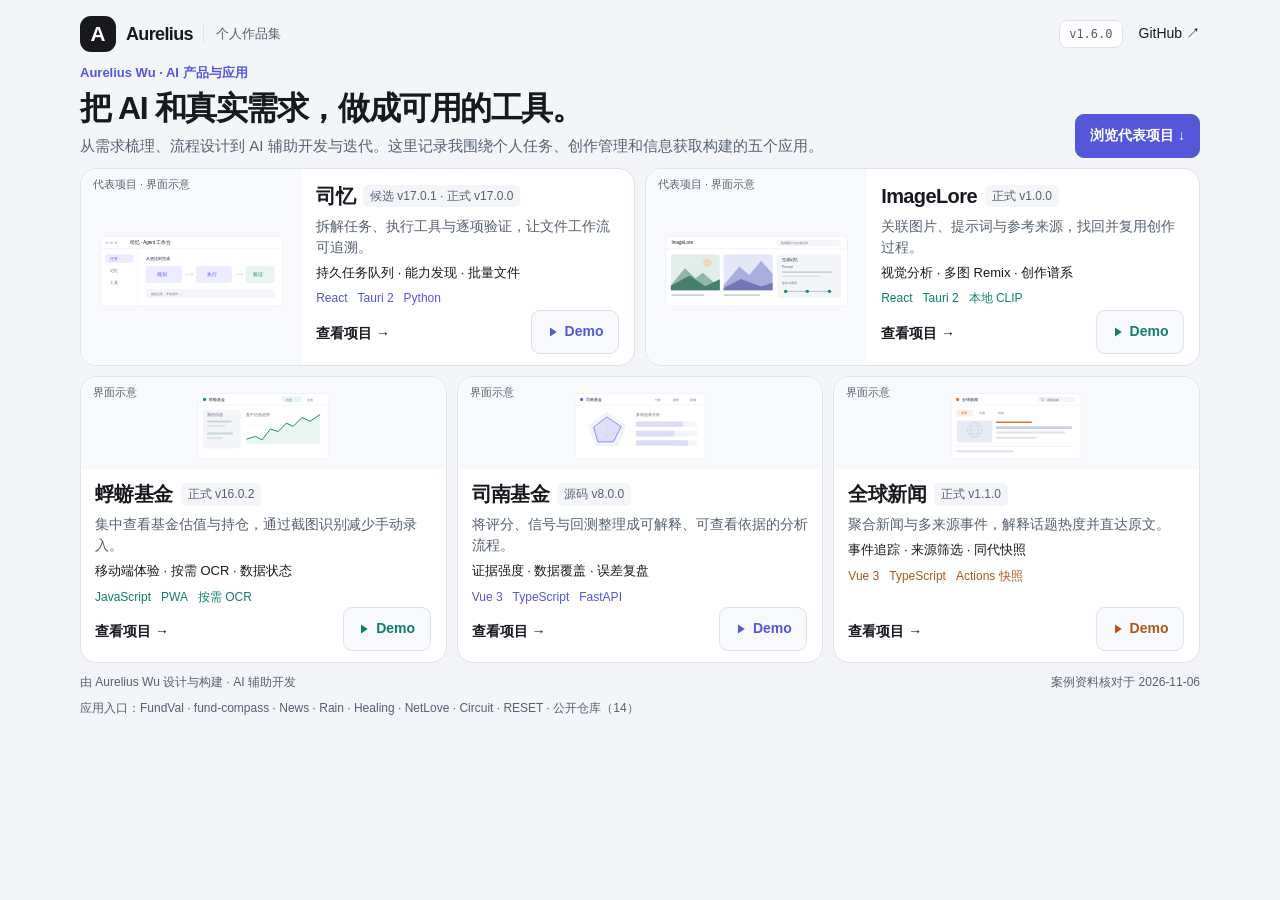
==== commit bc9c0ea7: "feat: publish an automatically synchronized public repository directory" ====
--- a/index.html
+++ b/index.html
@@ -1 +1 @@
-<!DOCTYPE html><html lang="zh-CN"><head><meta charset="UTF-8"><meta name="viewport" content="width=device-width, initial-scale=1"><meta name="application-version" content="1.5.0"><meta name="description" content="Aurelius Wu 的 AI 产品与应用作品集。了解司忆、ImageLore 等五个个人项目的需求、产品流程、实现取舍与 Demo。"><meta name="author" content="AureliusWu"><meta name="theme-color" content="#f3f5f8"><title>Aurelius Wu · 个人作品集</title><link rel="canonical" href="https://aureliuswu.github.io/"><meta property="og:title" content="Aurelius Wu · 个人作品集"><meta property="og:description" content="从真实需求到应用交付：AI 助手、图片生成记忆库与三个 Web 工具。"><meta property="og:type" content="website"><meta property="og:url" content="https://aureliuswu.github.io/"><link rel="icon" href="/favicon.ico" type="image/x-icon" sizes="16x16 32x32 48x48"><link rel="icon" href="/favicon.svg" type="image/svg+xml" sizes="any"><style>:root{color-scheme:light;--bg:#f3f5f8;--text:#17191f;--muted:#566171;--line:#dde2eb;--accent:#5557d9;--green:#137d6d;--orange:#ad571f;--font:-apple-system,BlinkMacSystemFont,"Segoe UI","PingFang SC","Microsoft YaHei",sans-serif;}*{box-sizing:border-box;}html{scroll-behavior:smooth;}body{margin:0;color:var(--text);background:var(--bg);font-family:var(--font);-webkit-font-smoothing:antialiased;}a{color:inherit;}.skip-link{position:absolute;top:8px;left:16px;z-index:3;padding:12px 16px;background:#fff;border:2px solid var(--accent);border-radius:8px;transform:translateY(-150%);}.skip-link:focus{transform:translateY(0);}.page{width:min(1184px,100%);margin:auto;padding:12px 32px 8px;}.topbar{display:flex;align-items:center;justify-content:space-between;flex-wrap:wrap;gap:12px;margin-bottom:8px;}.brand{display:flex;align-items:center;gap:10px;min-height:44px;text-decoration:none;}.brand-mark{display:grid;place-items:center;width:36px;height:36px;border-radius:11px;background:var(--text);color:#fff;font-size:1.3rem;font-weight:750;}.brand-name{font-size:1.125rem;font-weight:750;letter-spacing:-.035em;}.brand-note{border-left:1px solid var(--line);padding-left:12px;color:var(--muted);font-size:.8125rem;}.header-links{display:flex;align-items:center;gap:16px;}.version{padding:6px 9px;border:1px solid var(--line);border-radius:8px;background:#fff;font:.75rem Consolas,monospace;color:var(--muted);}.github{display:flex;align-items:center;gap:6px;min-height:44px;font-size:.875rem;text-decoration:none;}.intro{display:flex;align-items:flex-end;justify-content:space-between;flex-wrap:wrap;gap:12px;margin-bottom:10px;}.eyebrow{margin:0 0 6px;color:var(--accent);font-size:.8125rem;font-weight:650;}h1{margin:0;font-size:clamp(1.75rem,3.2vw,2rem);font-weight:730;letter-spacing:-.045em;line-height:1.25;}.intro-description{max-width:760px;margin:7px 0 0;color:var(--muted);font-size:.9375rem;line-height:1.5;}.intro-actions{display:flex;flex-wrap:wrap;gap:8px}.intro-button{display:inline-flex;align-items:center;min-height:44px;padding:10px 14px;border:1px solid var(--accent);border-radius:9px;background:var(--accent);color:#fff;font-size:.875rem;font-weight:650;text-decoration:none}.intro-button:hover{box-shadow:0 3px 10px #17191f12}.project-grid{display:grid;grid-template-columns:repeat(6,minmax(0,1fr));gap:10px;}.project-item{--project-color:var(--accent);position:relative;grid-column:span 2;min-width:0;display:flex;}.project-item.desktop{grid-column:span 3;}.project-card{width:100%;display:flex;flex-direction:column;overflow:hidden;border:1px solid var(--line);border-radius:16px;background:#fff;text-decoration:none;transition:border-color .16s,box-shadow .16s;}.project-card:hover{border-color:var(--project-color);box-shadow:0 5px 18px #17191f0b;}a:focus-visible{outline:3px solid var(--accent);outline-offset:4px;}.fundval,.imagelore{--project-color:var(--green);}.news{--project-color:var(--orange);}.preview{position:relative;height:92px;padding:12px 16px 6px;background:#f8f9fc;}.preview-label{position:absolute;top:8px;left:12px;color:var(--muted);font-size:.6875rem;}.preview-image{display:block;width:100%;height:100%;}.card-info{display:flex;flex:1;flex-direction:column;padding:12px 14px;min-width:0;}.card-heading{display:flex;align-items:center;flex-wrap:wrap;gap:8px;}h2{margin:0;font-size:1.25rem;line-height:1.35;font-weight:720;letter-spacing:-.03em;}.type{padding:3px 7px;border-radius:5px;background:#f3f5f8;color:var(--muted);font-size:.75rem;line-height:1.4;}.description{margin:6px 0 0;color:var(--muted);font-size:.875rem;line-height:1.5;}.focus{margin:5px 0 0;color:var(--text);font-size:.8125rem;line-height:1.5}.stack{display:flex;flex-wrap:wrap;gap:5px 10px;margin:7px 0 0;color:var(--project-color);font-size:.75rem;line-height:1.5;}.card-action{display:flex;align-items:center;min-height:44px;width:calc(100% - 6.5rem);margin-top:auto;padding-top:8px;font-size:.875rem;font-weight:650;line-height:1.5;}.demo-link{position:absolute;right:16px;bottom:12px;display:inline-flex;align-items:center;justify-content:center;gap:6px;min-width:88px;min-height:44px;padding:10px 13px;border:1px solid var(--line);border-radius:9px;background:#f8f9fc;color:var(--project-color);font-size:.875rem;font-weight:650;line-height:1.4;text-decoration:none;}.demo-link svg{width:12px;height:12px;fill:currentColor;flex-shrink:0;}.demo-link:hover{background:#fff;border-color:var(--project-color);}.desktop .project-card{flex-direction:row;}.desktop .preview{width:40%;height:auto;min-height:190px;flex-shrink:0;padding:18px 10px 10px;}.desktop .card-info{padding:14px;}footer{display:flex;justify-content:space-between;flex-wrap:wrap;gap:8px 20px;margin-top:10px;color:var(--muted);font-size:.75rem;line-height:1.5;}footer p{margin:0;}.repo-links{flex:0 0 100%;min-width:0;white-space:nowrap;overflow-x:auto;}.repo-links a{text-decoration:none;}.repo-links a:hover{text-decoration:underline;}@media (max-width:1000px){.page{padding:20px 24px;}.project-grid{grid-template-columns:repeat(2,minmax(0,1fr));}.project-item,.project-item.desktop{grid-column:span 1;}.desktop .project-card{flex-direction:column;}.desktop .preview{width:100%;height:132px;min-height:0;padding:16px 16px 8px;}.desktop .card-info{padding:16px;}}@media (max-width:600px){.page{padding:14px 16px 22px;}.topbar{margin-bottom:22px;}.brand-note{display:none;}.header-links{gap:12px;}.intro{margin-bottom:18px;gap:12px;}h1{font-size:1.75rem;}.intro-description{font-size:.875rem;}.project-grid{grid-template-columns:1fr;gap:14px;}.project-item,.project-item.desktop{grid-column:span 1;}.preview,.desktop .preview{width:100%;height:112px;min-height:0;padding:16px 20px 8px;}.card-info,.desktop .card-info{padding:14px 16px 16px;}h2{font-size:1.25rem;}footer{margin-top:22px;}}@media (prefers-reduced-motion:reduce){html{scroll-behavior:auto;}*,*::before,*::after{transition:none !important;}}</style></head><body><a class="skip-link" href="#projects">跳到项目</a><div class="page"><header class="topbar"><a class="brand" href="index.html" aria-label="Aurelius 主页"><span class="brand-mark" aria-hidden="true">A</span><span class="brand-name">Aurelius</span><span class="brand-note">个人作品集</span></a><div class="header-links"><span class="version" id="site-version" aria-label="主页版本">v1.5.0</span><a class="github" href="https://github.com/AureliusWu" aria-label="GitHub 主页">GitHub ↗</a></div></header><main><div class="intro"><div class="intro-copy"><p class="eyebrow">Aurelius Wu · AI 产品与应用</p><h1>把 AI 和真实需求，做成可用的工具。</h1><p class="intro-description">从需求梳理、流程设计到 AI 辅助开发与迭代。这里记录我围绕个人任务、创作管理和信息获取构建的五个应用。</p></div><div class="intro-actions"><a class="intro-button" href="#projects">浏览代表项目 ↓</a></div></div><section class="project-grid" id="projects" aria-label="项目作品集，司忆和 ImageLore 为代表项目"><article class="project-item desktop agent"><a class="project-card" data-project="Agent" href="demos/agent.html" aria-labelledby="title-agent" aria-describedby="access-agent desc-agent"><div class="preview"><span class="preview-label" aria-hidden="true">代表项目 · 界面示意</span><svg class="preview-image" viewBox="0 0 580 228" role="img" aria-labelledby="p4"><title id="p4">司忆：任务规划、工具执行与验证的功能预览</title><rect x="28" y="14" width="524" height="200" rx="12" fill="white" stroke="#dde2eb"/><path d="M28 49H552" stroke="#dde2eb"/><circle cx="46" cy="32" r="4" fill="#cbd2df"/><circle cx="59" cy="32" r="4" fill="#cbd2df"/><circle cx="72" cy="32" r="4" fill="#cbd2df"/><text x="111" y="36" font-size="13" font-family="sans-serif" fill="#17191f">司忆 · Agent 工作台</text><path d="M135 49v165" stroke="#dde2eb"/><rect x="40" y="65" width="82" height="25" rx="6" fill="#eeedff"/><text x="54" y="82" font-size="11" font-family="sans-serif" fill="#5f61e8">任务</text><text x="54" y="117" font-size="11" font-family="sans-serif" fill="#626a78">记忆</text><text x="54" y="151" font-size="11" font-family="sans-serif" fill="#626a78">工具</text><text x="158" y="81" font-size="12" font-family="sans-serif" fill="#17191f">从想法到完成</text><rect x="158" y="99" width="104" height="49" rx="8" fill="#eeedff"/><text x="190" y="129" font-size="13" font-family="sans-serif" fill="#5f61e8">规划</text><path d="M271 123h23m-5-5 5 5-5 5" stroke="#aab1bd" fill="none"/><rect x="302" y="99" width="104" height="49" rx="8" fill="#eeedff"/><text x="334" y="129" font-size="13" font-family="sans-serif" fill="#5f61e8">执行</text><path d="M415 123h23m-5-5 5 5-5 5" stroke="#aab1bd" fill="none"/><rect x="446" y="99" width="83" height="49" rx="8" fill="#e8f5f1"/><text x="467" y="129" font-size="13" font-family="sans-serif" fill="#168979">验证</text><rect x="158" y="166" width="371" height="25" rx="6" fill="#f3f5f8"/><text x="173" y="183" font-size="10" font-family="sans-serif" fill="#626a78">描述任务，开始协作…</text></svg></div><div class="card-info"><div class="card-heading"><h2 id="title-agent">司忆</h2><span class="type" id="access-agent">候选 v17.0.1 · 正式 v17.0.0</span></div><p class="description" id="desc-agent">拆解任务、执行工具与逐项验证，让文件工作流可追溯。</p><p class="focus">持久任务队列 · 能力发现 · 批量文件</p><p class="stack" aria-label="技术栈"><span>React</span><span>Tauri 2</span><span>Python</span></p><span class="card-action">查看项目 →</span></div></a><a class="demo-link" href="demos/agent.html#demo" aria-label="观看司忆 Demo 功能示意视频"><svg viewBox="0 0 16 16" aria-hidden="true"><path d="m4 2 9 6-9 6z"/></svg><span>Demo</span></a></article><article class="project-item desktop imagelore"><a class="project-card" data-project="ImageLore" href="demos/imagelore.html" aria-labelledby="title-imagelore" aria-describedby="access-imagelore desc-imagelore"><div class="preview"><span class="preview-label" aria-hidden="true">代表项目 · 界面示意</span><svg class="preview-image" viewBox="0 0 580 228" role="img" aria-labelledby="p5"><title id="p5">ImageLore：图片收藏、生成记录与检索的功能预览</title><rect x="28" y="14" width="524" height="200" rx="12" fill="white" stroke="#dde2eb"/><path d="M28 49H552" stroke="#dde2eb"/><text x="45" y="36" font-size="13" font-family="sans-serif" fill="#17191f">ImageLore</text><rect x="346" y="24" width="188" height="17" rx="6" fill="#f3f5f8"/><text x="361" y="36" font-size="10" font-family="sans-serif" fill="#626a78">检索图片与生成记录</text><rect x="43" y="65" width="141" height="104" rx="8" fill="#e2eee9"/><circle cx="148" cy="90" r="12" fill="#f3d4b8"/><path d="m43 154 40-49 31 29 21-16 49 43v8H43Z" fill="#91b7a9"/><path d="m43 156 54-30 45 31 42-20v32H43Z" fill="#477f6c"/><rect x="195" y="65" width="141" height="104" rx="8" fill="#e4e7f7"/><path d="m195 154 45-54 29 25 34-41 33 37v48H195Z" fill="#aaaedd"/><path d="m195 162 50-26 58 22 33-11v22H195Z" fill="#7176b4"/><rect x="349" y="65" width="185" height="126" rx="8" fill="#f3f5f8"/><text x="363" y="84" font-size="11" font-family="sans-serif" fill="#17191f">生成记忆</text><text x="363" y="105" font-size="10" font-family="sans-serif" fill="#626a78">Prompt</text><rect x="363" y="114" width="146" height="5" rx="2" fill="#cbd2df"/><rect x="363" y="126" width="112" height="5" rx="2" fill="#dde2eb"/><text x="363" y="151" font-size="10" font-family="sans-serif" fill="#626a78">版本与谱系</text><path d="M374 172h126" stroke="#91b7a9" stroke-width="2"/><circle cx="374" cy="172" r="5" fill="#168979"/><circle cx="436" cy="172" r="5" fill="#168979"/><circle cx="500" cy="172" r="5" fill="#168979"/><rect x="44" y="180" width="95" height="5" rx="2" fill="#cbd2df"/><rect x="195" y="180" width="106" height="5" rx="2" fill="#cbd2df"/></svg></div><div class="card-info"><div class="card-heading"><h2 id="title-imagelore">ImageLore</h2><span class="type" id="access-imagelore">正式 v1.0.0</span></div><p class="description" id="desc-imagelore">关联图片、提示词与参考来源，找回并复用创作过程。</p><p class="focus">视觉分析 · 多图 Remix · 创作谱系</p><p class="stack" aria-label="技术栈"><span>React</span><span>Tauri 2</span><span>本地 CLIP</span></p><span class="card-action">查看项目 →</span></div></a><a class="demo-link" href="demos/imagelore.html#demo" aria-label="观看ImageLore Demo 功能示意视频"><svg viewBox="0 0 16 16" aria-hidden="true"><path d="m4 2 9 6-9 6z"/></svg><span>Demo</span></a></article><article class="project-item fundval"><a class="project-card" data-project="FundVal" href="demos/fundval.html" aria-labelledby="title-fundval" aria-describedby="desc-fundval"><div class="preview"><span class="preview-label" aria-hidden="true">界面示意</span><svg class="preview-image" viewBox="0 0 440 228" role="img" aria-labelledby="p1"><title id="p1">蜉蝣基金：自选基金与盘中估值趋势的功能预览</title><rect x="20" y="14" width="400" height="200" rx="12" fill="white" stroke="#dde2eb"/><path d="M20 49H420" stroke="#dde2eb"/><circle cx="39" cy="32" r="5" fill="#168979"/><text x="52" y="36" font-size="13" font-family="sans-serif" fill="#17191f">蜉蝣基金</text><rect x="278" y="23" width="59" height="18" rx="5" fill="#e8f5f1"/><text x="290" y="36" font-size="10" font-family="sans-serif" fill="#168979">自选</text><text x="354" y="36" font-size="10" font-family="sans-serif" fill="#626a78">估值</text><rect x="34" y="64" width="116" height="119" rx="7" fill="#f3f5f8"/><text x="46" y="84" font-size="11" font-family="sans-serif" fill="#626a78">我的自选</text><rect x="46" y="97" width="76" height="6" rx="3" fill="#c9d7d3"/><rect x="46" y="112" width="57" height="5" rx="2" fill="#dde2eb"/><rect x="46" y="134" width="81" height="6" rx="3" fill="#c9d7d3"/><rect x="46" y="149" width="48" height="5" rx="2" fill="#dde2eb"/><text x="168" y="82" font-size="11" font-family="sans-serif" fill="#626a78">盘中估值趋势</text><path d="M166 110H401M166 139H401M166 169H401" stroke="#edf0f5"/><path d="m169 154 27-8 20 11 26-34 24 8 25-26 21 10 27-27 25 11 30-20v90H169Z" fill="#e8f5f1"/><path d="m169 154 27-8 20 11 26-34 24 8 25-26 21 10 27-27 25 11 30-20" fill="none" stroke="#168979" stroke-width="3" stroke-linecap="round" stroke-linejoin="round"/></svg></div><div class="card-info"><div class="card-heading"><h2 id="title-fundval">蜉蝣基金</h2><span class="type">正式 v16.0.1</span></div><p class="description" id="desc-fundval">集中查看基金估值与持仓，通过截图识别减少手动录入。</p><p class="focus">移动端体验 · 按需 OCR · 数据状态</p><p class="stack" aria-label="技术栈"><span>JavaScript</span><span>PWA</span><span>按需 OCR</span></p><span class="card-action">查看项目 →</span></div></a><a class="demo-link" href="demos/fundval.html#demo" aria-label="观看蜉蝣基金 Demo 功能示意视频"><svg viewBox="0 0 16 16" aria-hidden="true"><path d="m4 2 9 6-9 6z"/></svg><span>Demo</span></a></article><article class="project-item compass"><a class="project-card" data-project="fund-compass" href="demos/fund-compass.html" aria-labelledby="title-compass" aria-describedby="desc-compass"><div class="preview"><span class="preview-label" aria-hidden="true">界面示意</span><svg class="preview-image" viewBox="0 0 440 228" role="img" aria-labelledby="preview-compass"><title id="preview-compass">司南基金：选基分析、择时信号与回测的功能预览</title><rect x="20" y="14" width="400" height="200" rx="12" fill="white" stroke="#dde2eb"/><path d="M20 49H420" stroke="#dde2eb"/><circle cx="39" cy="32" r="5" fill="#5f61e8"/><text x="52" y="36" font-size="13" font-family="sans-serif" fill="#17191f">司南基金</text><text x="266" y="36" font-size="10" font-family="sans-serif" fill="#5f61e8">分析</text><text x="321" y="36" font-size="10" font-family="sans-serif" fill="#626a78">择时</text><text x="374" y="36" font-size="10" font-family="sans-serif" fill="#626a78">回测</text><polygon points="117,72 173,113 152,174 82,174 61,113" fill="#f4f3ff" stroke="#dde2eb"/><polygon points="117,88 155,116 141,158 93,158 79,116" fill="none" stroke="#dde2eb"/><path d="m117 72v75m56-34-56 34m35 27-35-27m-35 27 35-27m-56-34 56 34" stroke="#dde2eb"/><polygon points="117,86 161,116 137,163 89,163 76,118" fill="#5f61e822" stroke="#5f61e8" stroke-width="2"/><text x="206" y="84" font-size="11" font-family="sans-serif" fill="#626a78">多维选基分析</text><rect x="206" y="100" width="189" height="17" rx="5" fill="#f3f5f8"/><rect x="206" y="100" width="147" height="17" rx="5" fill="#dcdcf9"/><rect x="206" y="129" width="189" height="17" rx="5" fill="#f3f5f8"/><rect x="206" y="129" width="119" height="17" rx="5" fill="#dcdcf9"/><rect x="206" y="158" width="189" height="17" rx="5" fill="#f3f5f8"/><rect x="206" y="158" width="162" height="17" rx="5" fill="#dcdcf9"/></svg></div><div class="card-info"><div class="card-heading"><h2 id="title-compass">司南基金</h2><span class="type">源码 v8.0.0</span></div><p class="description" id="desc-compass">将评分、信号与回测整理成可解释、可查看依据的分析流程。</p><p class="focus">证据强度 · 数据覆盖 · 误差复盘</p><p class="stack" aria-label="技术栈"><span>Vue 3</span><span>TypeScript</span><span>FastAPI</span></p><span class="card-action">查看项目 →</span></div></a><a class="demo-link" href="demos/fund-compass.html#demo" aria-label="观看司南基金 Demo 功能示意视频"><svg viewBox="0 0 16 16" aria-hidden="true"><path d="m4 2 9 6-9 6z"/></svg><span>Demo</span></a></article><article class="project-item news"><a class="project-card" data-project="News" href="demos/news.html" aria-labelledby="title-news" aria-describedby="desc-news"><div class="preview"><span class="preview-label" aria-hidden="true">界面示意</span><svg class="preview-image" viewBox="0 0 440 228" role="img" aria-labelledby="p3"><title id="p3">全球新闻：地区筛选与新闻卡片的功能预览</title><rect x="20" y="14" width="400" height="200" rx="12" fill="white" stroke="#dde2eb"/><path d="M20 49H420" stroke="#dde2eb"/><circle cx="39" cy="32" r="5" fill="#d8732f"/><text x="52" y="36" font-size="13" font-family="sans-serif" fill="#17191f">全球新闻</text><rect x="286" y="24" width="115" height="17" rx="6" fill="#f3f5f8"/><circle cx="300" cy="32" r="4" fill="none" stroke="#626a78"/><path d="m303 35 3 3" stroke="#626a78"/><text x="315" y="36" font-size="10" font-family="sans-serif" fill="#626a78">搜索新闻</text><rect x="36" y="63" width="51" height="22" rx="6" fill="#fbeee4"/><text x="49" y="78" font-size="10" font-family="sans-serif" fill="#9a4e1b">全球</text><text x="106" y="78" font-size="10" font-family="sans-serif" fill="#626a78">中国</text><text x="164" y="78" font-size="10" font-family="sans-serif" fill="#626a78">科技</text><rect x="36" y="97" width="110" height="67" rx="7" fill="#e7ecf4"/><circle cx="92" cy="126" r="23" fill="none" stroke="#aebfd7"/><ellipse cx="92" cy="126" rx="11" ry="23" fill="none" stroke="#aebfd7"/><path d="M69 126h46m-41-11h36m-36 22h36" stroke="#aebfd7"/><rect x="157" y="100" width="111" height="5" rx="2" fill="#d8732f"/><rect x="157" y="115" width="235" height="8" rx="3" fill="#cbd2df"/><rect x="157" y="131" width="213" height="6" rx="3" fill="#dde2eb"/><rect x="157" y="147" width="126" height="6" rx="3" fill="#dde2eb"/><path d="M36 177H402" stroke="#dde2eb"/><rect x="36" y="189" width="177" height="6" rx="3" fill="#dde2eb"/></svg></div><div class="card-info"><div class="card-heading"><h2 id="title-news">全球新闻</h2><span class="type">正式 v1.1.0</span></div><p class="description" id="desc-news">聚合新闻与多来源事件，解释话题热度并直达原文。</p><p class="focus">事件追踪 · 来源筛选 · 同代快照</p><p class="stack" aria-label="技术栈"><span>Vue 3</span><span>TypeScript</span><span>Actions 快照</span></p><span class="card-action">查看项目 →</span></div></a><a class="demo-link" href="demos/news.html#demo" aria-label="观看全球新闻 Demo 功能示意视频"><svg viewBox="0 0 16 16" aria-hidden="true"><path d="m4 2 9 6-9 6z"/></svg><span>Demo</span></a></article></section></main><footer><p>由 Aurelius Wu 设计与构建 · AI 辅助开发</p><p>案例资料核对于 2026-11-06</p><p class="repo-links">项目链接：<a href="https://aureliuswu.github.io/FundVal/">FundVal</a> · <a href="https://aureliuswu.github.io/fund-compass/">fund-compass</a> · <a href="https://github.com/AureliusWu/Agent">Agent</a> · <a href="https://aureliuswu.github.io/News/">News</a> · <a href="https://github.com/AureliusWu/ImageLore">ImageLore</a> · <a href="https://aureliuswu.github.io/Rain/">Rain</a> · <a href="https://aureliuswu.github.io/Healing/">Healing</a> · <a href="https://aureliuswu.github.io/NetLove/">NetLove</a> · <a href="https://aureliuswu.github.io/Circuit/">Circuit</a> · <a href="https://github.com/AureliusWu/Remotion">Remotion</a> · <a href="https://github.com/AureliusWu/VN-Engine-v2">VN-Engine-v2</a> · <a href="https://aureliuswu.github.io/RESET/">RESET</a> · <a href="https://github.com/AureliusWu/Game1">余烬信使</a> · <a href="https://github.com/AureliusWu/AureliusWu.github.io">本站源码</a></p></footer></div></body></html>+<!DOCTYPE html><html lang="zh-CN"><head><meta charset="UTF-8"><meta name="viewport" content="width=device-width, initial-scale=1"><meta name="application-version" content="1.6.0"><meta name="description" content="Aurelius Wu 的 AI 产品与应用作品集。了解司忆、ImageLore 等五个个人项目的需求、产品流程、实现取舍与 Demo。"><meta name="author" content="AureliusWu"><meta name="theme-color" content="#f3f5f8"><title>Aurelius Wu · 个人作品集</title><link rel="canonical" href="https://aureliuswu.github.io/"><meta property="og:title" content="Aurelius Wu · 个人作品集"><meta property="og:description" content="从真实需求到应用交付：AI 助手、图片生成记忆库与三个 Web 工具。"><meta property="og:type" content="website"><meta property="og:url" content="https://aureliuswu.github.io/"><link rel="icon" href="/favicon.ico" type="image/x-icon" sizes="16x16 32x32 48x48"><link rel="icon" href="/favicon.svg" type="image/svg+xml" sizes="any"><style>:root{color-scheme:light;--bg:#f3f5f8;--text:#17191f;--muted:#566171;--line:#dde2eb;--accent:#5557d9;--green:#137d6d;--orange:#ad571f;--font:-apple-system,BlinkMacSystemFont,"Segoe UI","PingFang SC","Microsoft YaHei",sans-serif;}*{box-sizing:border-box;}html{scroll-behavior:smooth;}body{margin:0;color:var(--text);background:var(--bg);font-family:var(--font);-webkit-font-smoothing:antialiased;}a{color:inherit;}.skip-link{position:absolute;top:8px;left:16px;z-index:3;padding:12px 16px;background:#fff;border:2px solid var(--accent);border-radius:8px;transform:translateY(-150%);}.skip-link:focus{transform:translateY(0);}.page{width:min(1184px,100%);margin:auto;padding:12px 32px 8px;}.topbar{display:flex;align-items:center;justify-content:space-between;flex-wrap:wrap;gap:12px;margin-bottom:8px;}.brand{display:flex;align-items:center;gap:10px;min-height:44px;text-decoration:none;}.brand-mark{display:grid;place-items:center;width:36px;height:36px;border-radius:11px;background:var(--text);color:#fff;font-size:1.3rem;font-weight:750;}.brand-name{font-size:1.125rem;font-weight:750;letter-spacing:-.035em;}.brand-note{border-left:1px solid var(--line);padding-left:12px;color:var(--muted);font-size:.8125rem;}.header-links{display:flex;align-items:center;gap:16px;}.version{padding:6px 9px;border:1px solid var(--line);border-radius:8px;background:#fff;font:.75rem Consolas,monospace;color:var(--muted);}.github{display:flex;align-items:center;gap:6px;min-height:44px;font-size:.875rem;text-decoration:none;}.intro{display:flex;align-items:flex-end;justify-content:space-between;flex-wrap:wrap;gap:12px;margin-bottom:10px;}.eyebrow{margin:0 0 6px;color:var(--accent);font-size:.8125rem;font-weight:650;}h1{margin:0;font-size:clamp(1.75rem,3.2vw,2rem);font-weight:730;letter-spacing:-.045em;line-height:1.25;}.intro-description{max-width:760px;margin:7px 0 0;color:var(--muted);font-size:.9375rem;line-height:1.5;}.intro-actions{display:flex;flex-wrap:wrap;gap:8px}.intro-button{display:inline-flex;align-items:center;min-height:44px;padding:10px 14px;border:1px solid var(--accent);border-radius:9px;background:var(--accent);color:#fff;font-size:.875rem;font-weight:650;text-decoration:none}.intro-button:hover{box-shadow:0 3px 10px #17191f12}.project-grid{display:grid;grid-template-columns:repeat(6,minmax(0,1fr));gap:10px;}.project-item{--project-color:var(--accent);position:relative;grid-column:span 2;min-width:0;display:flex;}.project-item.desktop{grid-column:span 3;}.project-card{width:100%;display:flex;flex-direction:column;overflow:hidden;border:1px solid var(--line);border-radius:16px;background:#fff;text-decoration:none;transition:border-color .16s,box-shadow .16s;}.project-card:hover{border-color:var(--project-color);box-shadow:0 5px 18px #17191f0b;}a:focus-visible{outline:3px solid var(--accent);outline-offset:4px;}.fundval,.imagelore{--project-color:var(--green);}.news{--project-color:var(--orange);}.preview{position:relative;height:92px;padding:12px 16px 6px;background:#f8f9fc;}.preview-label{position:absolute;top:8px;left:12px;color:var(--muted);font-size:.6875rem;}.preview-image{display:block;width:100%;height:100%;}.card-info{display:flex;flex:1;flex-direction:column;padding:12px 14px;min-width:0;}.card-heading{display:flex;align-items:center;flex-wrap:wrap;gap:8px;}h2{margin:0;font-size:1.25rem;line-height:1.35;font-weight:720;letter-spacing:-.03em;}.type{padding:3px 7px;border-radius:5px;background:#f3f5f8;color:var(--muted);font-size:.75rem;line-height:1.4;}.description{margin:6px 0 0;color:var(--muted);font-size:.875rem;line-height:1.5;}.focus{margin:5px 0 0;color:var(--text);font-size:.8125rem;line-height:1.5}.stack{display:flex;flex-wrap:wrap;gap:5px 10px;margin:7px 0 0;color:var(--project-color);font-size:.75rem;line-height:1.5;}.card-action{display:flex;align-items:center;min-height:44px;width:calc(100% - 6.5rem);margin-top:auto;padding-top:8px;font-size:.875rem;font-weight:650;line-height:1.5;}.demo-link{position:absolute;right:16px;bottom:12px;display:inline-flex;align-items:center;justify-content:center;gap:6px;min-width:88px;min-height:44px;padding:10px 13px;border:1px solid var(--line);border-radius:9px;background:#f8f9fc;color:var(--project-color);font-size:.875rem;font-weight:650;line-height:1.4;text-decoration:none;}.demo-link svg{width:12px;height:12px;fill:currentColor;flex-shrink:0;}.demo-link:hover{background:#fff;border-color:var(--project-color);}.desktop .project-card{flex-direction:row;}.desktop .preview{width:40%;height:auto;min-height:190px;flex-shrink:0;padding:18px 10px 10px;}.desktop .card-info{padding:14px;}footer{display:flex;justify-content:space-between;flex-wrap:wrap;gap:8px 20px;margin-top:10px;color:var(--muted);font-size:.75rem;line-height:1.5;}footer p{margin:0;}.repo-links{flex:0 0 100%;min-width:0;white-space:nowrap;overflow-x:auto;}.repo-links a{text-decoration:none;}.repo-links a:hover{text-decoration:underline;}@media (max-width:1000px){.page{padding:20px 24px;}.project-grid{grid-template-columns:repeat(2,minmax(0,1fr));}.project-item,.project-item.desktop{grid-column:span 1;}.desktop .project-card{flex-direction:column;}.desktop .preview{width:100%;height:132px;min-height:0;padding:16px 16px 8px;}.desktop .card-info{padding:16px;}}@media (max-width:600px){.page{padding:14px 16px 22px;}.topbar{margin-bottom:22px;}.brand-note{display:none;}.header-links{gap:12px;}.intro{margin-bottom:18px;gap:12px;}h1{font-size:1.75rem;}.intro-description{font-size:.875rem;}.project-grid{grid-template-columns:1fr;gap:14px;}.project-item,.project-item.desktop{grid-column:span 1;}.preview,.desktop .preview{width:100%;height:112px;min-height:0;padding:16px 20px 8px;}.card-info,.desktop .card-info{padding:14px 16px 16px;}h2{font-size:1.25rem;}footer{margin-top:22px;}}@media (prefers-reduced-motion:reduce){html{scroll-behavior:auto;}*,*::before,*::after{transition:none !important;}}</style></head><body><a class="skip-link" href="#projects">跳到项目</a><div class="page"><header class="topbar"><a class="brand" href="index.html" aria-label="Aurelius 主页"><span class="brand-mark" aria-hidden="true">A</span><span class="brand-name">Aurelius</span><span class="brand-note">个人作品集</span></a><div class="header-links"><span class="version" id="site-version" aria-label="主页版本">v1.6.0</span><a class="github" href="https://github.com/AureliusWu" aria-label="GitHub 主页">GitHub ↗</a></div></header><main><div class="intro"><div class="intro-copy"><p class="eyebrow">Aurelius Wu · AI 产品与应用</p><h1>把 AI 和真实需求，做成可用的工具。</h1><p class="intro-description">从需求梳理、流程设计到 AI 辅助开发与迭代。这里记录我围绕个人任务、创作管理和信息获取构建的五个应用。</p></div><div class="intro-actions"><a class="intro-button" href="#projects">浏览代表项目 ↓</a></div></div><section class="project-grid" id="projects" aria-label="项目作品集，司忆和 ImageLore 为代表项目"><article class="project-item desktop agent"><a class="project-card" data-project="Agent" href="demos/agent.html" aria-labelledby="title-agent" aria-describedby="access-agent desc-agent"><div class="preview"><span class="preview-label" aria-hidden="true">代表项目 · 界面示意</span><svg class="preview-image" viewBox="0 0 580 228" role="img" aria-labelledby="p4"><title id="p4">司忆：任务规划、工具执行与验证的功能预览</title><rect x="28" y="14" width="524" height="200" rx="12" fill="white" stroke="#dde2eb"/><path d="M28 49H552" stroke="#dde2eb"/><circle cx="46" cy="32" r="4" fill="#cbd2df"/><circle cx="59" cy="32" r="4" fill="#cbd2df"/><circle cx="72" cy="32" r="4" fill="#cbd2df"/><text x="111" y="36" font-size="13" font-family="sans-serif" fill="#17191f">司忆 · Agent 工作台</text><path d="M135 49v165" stroke="#dde2eb"/><rect x="40" y="65" width="82" height="25" rx="6" fill="#eeedff"/><text x="54" y="82" font-size="11" font-family="sans-serif" fill="#5f61e8">任务</text><text x="54" y="117" font-size="11" font-family="sans-serif" fill="#626a78">记忆</text><text x="54" y="151" font-size="11" font-family="sans-serif" fill="#626a78">工具</text><text x="158" y="81" font-size="12" font-family="sans-serif" fill="#17191f">从想法到完成</text><rect x="158" y="99" width="104" height="49" rx="8" fill="#eeedff"/><text x="190" y="129" font-size="13" font-family="sans-serif" fill="#5f61e8">规划</text><path d="M271 123h23m-5-5 5 5-5 5" stroke="#aab1bd" fill="none"/><rect x="302" y="99" width="104" height="49" rx="8" fill="#eeedff"/><text x="334" y="129" font-size="13" font-family="sans-serif" fill="#5f61e8">执行</text><path d="M415 123h23m-5-5 5 5-5 5" stroke="#aab1bd" fill="none"/><rect x="446" y="99" width="83" height="49" rx="8" fill="#e8f5f1"/><text x="467" y="129" font-size="13" font-family="sans-serif" fill="#168979">验证</text><rect x="158" y="166" width="371" height="25" rx="6" fill="#f3f5f8"/><text x="173" y="183" font-size="10" font-family="sans-serif" fill="#626a78">描述任务，开始协作…</text></svg></div><div class="card-info"><div class="card-heading"><h2 id="title-agent">司忆</h2><span class="type" id="access-agent">候选 v17.0.1 · 正式 v17.0.0</span></div><p class="description" id="desc-agent">拆解任务、执行工具与逐项验证，让文件工作流可追溯。</p><p class="focus">持久任务队列 · 能力发现 · 批量文件</p><p class="stack" aria-label="技术栈"><span>React</span><span>Tauri 2</span><span>Python</span></p><span class="card-action">查看项目 →</span></div></a><a class="demo-link" href="demos/agent.html#demo" aria-label="观看司忆 Demo 功能示意视频"><svg viewBox="0 0 16 16" aria-hidden="true"><path d="m4 2 9 6-9 6z"/></svg><span>Demo</span></a></article><article class="project-item desktop imagelore"><a class="project-card" data-project="ImageLore" href="demos/imagelore.html" aria-labelledby="title-imagelore" aria-describedby="access-imagelore desc-imagelore"><div class="preview"><span class="preview-label" aria-hidden="true">代表项目 · 界面示意</span><svg class="preview-image" viewBox="0 0 580 228" role="img" aria-labelledby="p5"><title id="p5">ImageLore：图片收藏、生成记录与检索的功能预览</title><rect x="28" y="14" width="524" height="200" rx="12" fill="white" stroke="#dde2eb"/><path d="M28 49H552" stroke="#dde2eb"/><text x="45" y="36" font-size="13" font-family="sans-serif" fill="#17191f">ImageLore</text><rect x="346" y="24" width="188" height="17" rx="6" fill="#f3f5f8"/><text x="361" y="36" font-size="10" font-family="sans-serif" fill="#626a78">检索图片与生成记录</text><rect x="43" y="65" width="141" height="104" rx="8" fill="#e2eee9"/><circle cx="148" cy="90" r="12" fill="#f3d4b8"/><path d="m43 154 40-49 31 29 21-16 49 43v8H43Z" fill="#91b7a9"/><path d="m43 156 54-30 45 31 42-20v32H43Z" fill="#477f6c"/><rect x="195" y="65" width="141" height="104" rx="8" fill="#e4e7f7"/><path d="m195 154 45-54 29 25 34-41 33 37v48H195Z" fill="#aaaedd"/><path d="m195 162 50-26 58 22 33-11v22H195Z" fill="#7176b4"/><rect x="349" y="65" width="185" height="126" rx="8" fill="#f3f5f8"/><text x="363" y="84" font-size="11" font-family="sans-serif" fill="#17191f">生成记忆</text><text x="363" y="105" font-size="10" font-family="sans-serif" fill="#626a78">Prompt</text><rect x="363" y="114" width="146" height="5" rx="2" fill="#cbd2df"/><rect x="363" y="126" width="112" height="5" rx="2" fill="#dde2eb"/><text x="363" y="151" font-size="10" font-family="sans-serif" fill="#626a78">版本与谱系</text><path d="M374 172h126" stroke="#91b7a9" stroke-width="2"/><circle cx="374" cy="172" r="5" fill="#168979"/><circle cx="436" cy="172" r="5" fill="#168979"/><circle cx="500" cy="172" r="5" fill="#168979"/><rect x="44" y="180" width="95" height="5" rx="2" fill="#cbd2df"/><rect x="195" y="180" width="106" height="5" rx="2" fill="#cbd2df"/></svg></div><div class="card-info"><div class="card-heading"><h2 id="title-imagelore">ImageLore</h2><span class="type" id="access-imagelore">正式 v1.0.0</span></div><p class="description" id="desc-imagelore">关联图片、提示词与参考来源，找回并复用创作过程。</p><p class="focus">视觉分析 · 多图 Remix · 创作谱系</p><p class="stack" aria-label="技术栈"><span>React</span><span>Tauri 2</span><span>本地 CLIP</span></p><span class="card-action">查看项目 →</span></div></a><a class="demo-link" href="demos/imagelore.html#demo" aria-label="观看ImageLore Demo 功能示意视频"><svg viewBox="0 0 16 16" aria-hidden="true"><path d="m4 2 9 6-9 6z"/></svg><span>Demo</span></a></article><article class="project-item fundval"><a class="project-card" data-project="FundVal" href="demos/fundval.html" aria-labelledby="title-fundval" aria-describedby="desc-fundval"><div class="preview"><span class="preview-label" aria-hidden="true">界面示意</span><svg class="preview-image" viewBox="0 0 440 228" role="img" aria-labelledby="p1"><title id="p1">蜉蝣基金：自选基金与盘中估值趋势的功能预览</title><rect x="20" y="14" width="400" height="200" rx="12" fill="white" stroke="#dde2eb"/><path d="M20 49H420" stroke="#dde2eb"/><circle cx="39" cy="32" r="5" fill="#168979"/><text x="52" y="36" font-size="13" font-family="sans-serif" fill="#17191f">蜉蝣基金</text><rect x="278" y="23" width="59" height="18" rx="5" fill="#e8f5f1"/><text x="290" y="36" font-size="10" font-family="sans-serif" fill="#168979">自选</text><text x="354" y="36" font-size="10" font-family="sans-serif" fill="#626a78">估值</text><rect x="34" y="64" width="116" height="119" rx="7" fill="#f3f5f8"/><text x="46" y="84" font-size="11" font-family="sans-serif" fill="#626a78">我的自选</text><rect x="46" y="97" width="76" height="6" rx="3" fill="#c9d7d3"/><rect x="46" y="112" width="57" height="5" rx="2" fill="#dde2eb"/><rect x="46" y="134" width="81" height="6" rx="3" fill="#c9d7d3"/><rect x="46" y="149" width="48" height="5" rx="2" fill="#dde2eb"/><text x="168" y="82" font-size="11" font-family="sans-serif" fill="#626a78">盘中估值趋势</text><path d="M166 110H401M166 139H401M166 169H401" stroke="#edf0f5"/><path d="m169 154 27-8 20 11 26-34 24 8 25-26 21 10 27-27 25 11 30-20v90H169Z" fill="#e8f5f1"/><path d="m169 154 27-8 20 11 26-34 24 8 25-26 21 10 27-27 25 11 30-20" fill="none" stroke="#168979" stroke-width="3" stroke-linecap="round" stroke-linejoin="round"/></svg></div><div class="card-info"><div class="card-heading"><h2 id="title-fundval">蜉蝣基金</h2><span class="type">正式 v16.0.2</span></div><p class="description" id="desc-fundval">集中查看基金估值与持仓，通过截图识别减少手动录入。</p><p class="focus">移动端体验 · 按需 OCR · 数据状态</p><p class="stack" aria-label="技术栈"><span>JavaScript</span><span>PWA</span><span>按需 OCR</span></p><span class="card-action">查看项目 →</span></div></a><a class="demo-link" href="demos/fundval.html#demo" aria-label="观看蜉蝣基金 Demo 功能示意视频"><svg viewBox="0 0 16 16" aria-hidden="true"><path d="m4 2 9 6-9 6z"/></svg><span>Demo</span></a></article><article class="project-item compass"><a class="project-card" data-project="fund-compass" href="demos/fund-compass.html" aria-labelledby="title-compass" aria-describedby="desc-compass"><div class="preview"><span class="preview-label" aria-hidden="true">界面示意</span><svg class="preview-image" viewBox="0 0 440 228" role="img" aria-labelledby="preview-compass"><title id="preview-compass">司南基金：选基分析、择时信号与回测的功能预览</title><rect x="20" y="14" width="400" height="200" rx="12" fill="white" stroke="#dde2eb"/><path d="M20 49H420" stroke="#dde2eb"/><circle cx="39" cy="32" r="5" fill="#5f61e8"/><text x="52" y="36" font-size="13" font-family="sans-serif" fill="#17191f">司南基金</text><text x="266" y="36" font-size="10" font-family="sans-serif" fill="#5f61e8">分析</text><text x="321" y="36" font-size="10" font-family="sans-serif" fill="#626a78">择时</text><text x="374" y="36" font-size="10" font-family="sans-serif" fill="#626a78">回测</text><polygon points="117,72 173,113 152,174 82,174 61,113" fill="#f4f3ff" stroke="#dde2eb"/><polygon points="117,88 155,116 141,158 93,158 79,116" fill="none" stroke="#dde2eb"/><path d="m117 72v75m56-34-56 34m35 27-35-27m-35 27 35-27m-56-34 56 34" stroke="#dde2eb"/><polygon points="117,86 161,116 137,163 89,163 76,118" fill="#5f61e822" stroke="#5f61e8" stroke-width="2"/><text x="206" y="84" font-size="11" font-family="sans-serif" fill="#626a78">多维选基分析</text><rect x="206" y="100" width="189" height="17" rx="5" fill="#f3f5f8"/><rect x="206" y="100" width="147" height="17" rx="5" fill="#dcdcf9"/><rect x="206" y="129" width="189" height="17" rx="5" fill="#f3f5f8"/><rect x="206" y="129" width="119" height="17" rx="5" fill="#dcdcf9"/><rect x="206" y="158" width="189" height="17" rx="5" fill="#f3f5f8"/><rect x="206" y="158" width="162" height="17" rx="5" fill="#dcdcf9"/></svg></div><div class="card-info"><div class="card-heading"><h2 id="title-compass">司南基金</h2><span class="type">源码 v8.0.0</span></div><p class="description" id="desc-compass">将评分、信号与回测整理成可解释、可查看依据的分析流程。</p><p class="focus">证据强度 · 数据覆盖 · 误差复盘</p><p class="stack" aria-label="技术栈"><span>Vue 3</span><span>TypeScript</span><span>FastAPI</span></p><span class="card-action">查看项目 →</span></div></a><a class="demo-link" href="demos/fund-compass.html#demo" aria-label="观看司南基金 Demo 功能示意视频"><svg viewBox="0 0 16 16" aria-hidden="true"><path d="m4 2 9 6-9 6z"/></svg><span>Demo</span></a></article><article class="project-item news"><a class="project-card" data-project="News" href="demos/news.html" aria-labelledby="title-news" aria-describedby="desc-news"><div class="preview"><span class="preview-label" aria-hidden="true">界面示意</span><svg class="preview-image" viewBox="0 0 440 228" role="img" aria-labelledby="p3"><title id="p3">全球新闻：地区筛选与新闻卡片的功能预览</title><rect x="20" y="14" width="400" height="200" rx="12" fill="white" stroke="#dde2eb"/><path d="M20 49H420" stroke="#dde2eb"/><circle cx="39" cy="32" r="5" fill="#d8732f"/><text x="52" y="36" font-size="13" font-family="sans-serif" fill="#17191f">全球新闻</text><rect x="286" y="24" width="115" height="17" rx="6" fill="#f3f5f8"/><circle cx="300" cy="32" r="4" fill="none" stroke="#626a78"/><path d="m303 35 3 3" stroke="#626a78"/><text x="315" y="36" font-size="10" font-family="sans-serif" fill="#626a78">搜索新闻</text><rect x="36" y="63" width="51" height="22" rx="6" fill="#fbeee4"/><text x="49" y="78" font-size="10" font-family="sans-serif" fill="#9a4e1b">全球</text><text x="106" y="78" font-size="10" font-family="sans-serif" fill="#626a78">中国</text><text x="164" y="78" font-size="10" font-family="sans-serif" fill="#626a78">科技</text><rect x="36" y="97" width="110" height="67" rx="7" fill="#e7ecf4"/><circle cx="92" cy="126" r="23" fill="none" stroke="#aebfd7"/><ellipse cx="92" cy="126" rx="11" ry="23" fill="none" stroke="#aebfd7"/><path d="M69 126h46m-41-11h36m-36 22h36" stroke="#aebfd7"/><rect x="157" y="100" width="111" height="5" rx="2" fill="#d8732f"/><rect x="157" y="115" width="235" height="8" rx="3" fill="#cbd2df"/><rect x="157" y="131" width="213" height="6" rx="3" fill="#dde2eb"/><rect x="157" y="147" width="126" height="6" rx="3" fill="#dde2eb"/><path d="M36 177H402" stroke="#dde2eb"/><rect x="36" y="189" width="177" height="6" rx="3" fill="#dde2eb"/></svg></div><div class="card-info"><div class="card-heading"><h2 id="title-news">全球新闻</h2><span class="type">正式 v1.1.0</span></div><p class="description" id="desc-news">聚合新闻与多来源事件，解释话题热度并直达原文。</p><p class="focus">事件追踪 · 来源筛选 · 同代快照</p><p class="stack" aria-label="技术栈"><span>Vue 3</span><span>TypeScript</span><span>Actions 快照</span></p><span class="card-action">查看项目 →</span></div></a><a class="demo-link" href="demos/news.html#demo" aria-label="观看全球新闻 Demo 功能示意视频"><svg viewBox="0 0 16 16" aria-hidden="true"><path d="m4 2 9 6-9 6z"/></svg><span>Demo</span></a></article></section></main><footer><p>由 Aurelius Wu 设计与构建 · AI 辅助开发</p><p>案例资料核对于 2026-11-06</p><p class="repo-links">应用入口：<a href="https://aureliuswu.github.io/FundVal/">FundVal</a> · <a href="https://aureliuswu.github.io/fund-compass/">fund-compass</a> · <a href="https://aureliuswu.github.io/News/">News</a> · <a href="https://aureliuswu.github.io/Rain/">Rain</a> · <a href="https://aureliuswu.github.io/Healing/">Healing</a> · <a href="https://aureliuswu.github.io/NetLove/">NetLove</a> · <a href="https://aureliuswu.github.io/Circuit/">Circuit</a> · <a href="https://aureliuswu.github.io/RESET/">RESET</a> · <a data-public-repositories href="repositories.html">公开仓库（14）</a></p></footer></div></body></html>
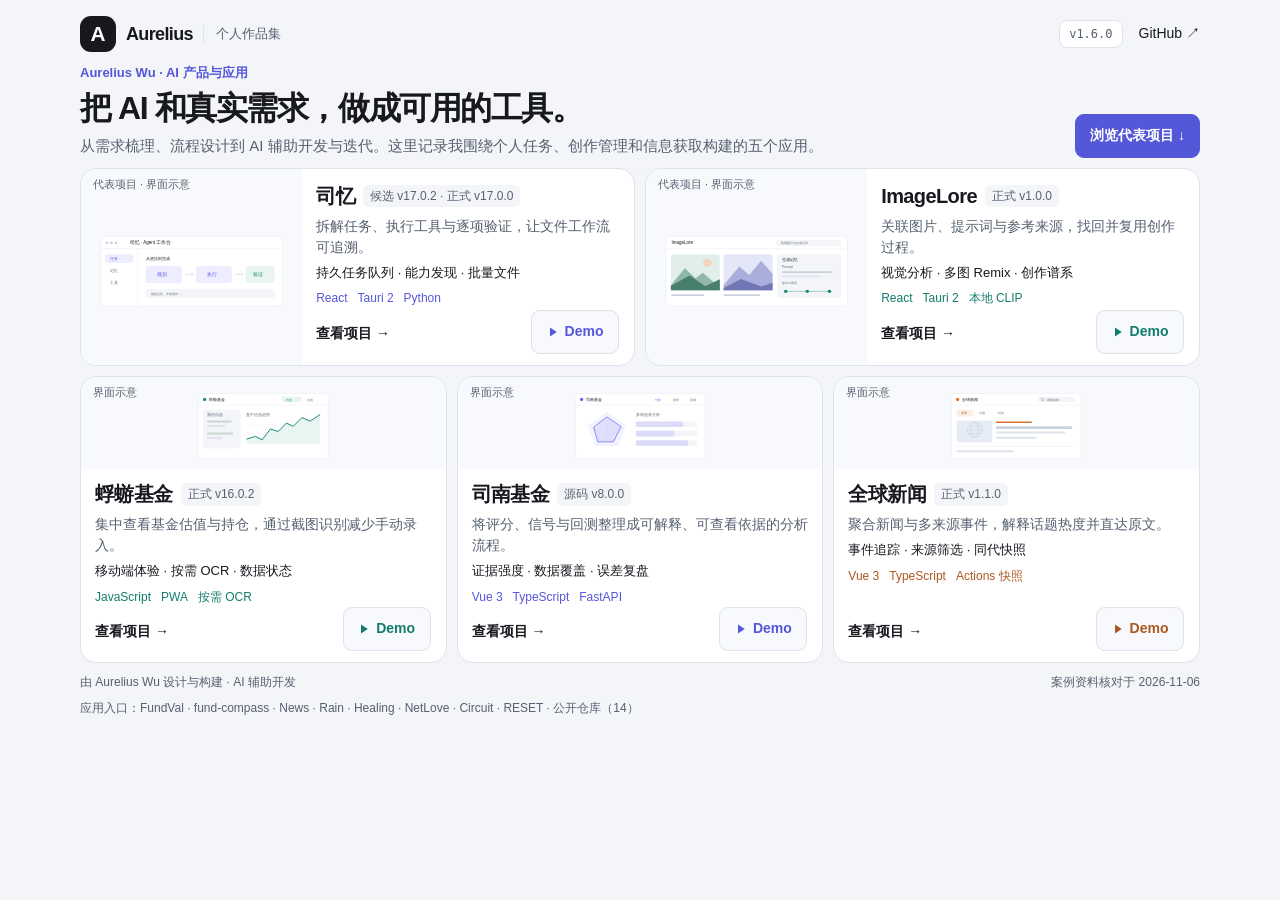
==== commit ba380cf2: "chore(portfolio): sync project versions and public repositories" ====
--- a/index.html
+++ b/index.html
@@ -1 +1 @@
-<!DOCTYPE html><html lang="zh-CN"><head><meta charset="UTF-8"><meta name="viewport" content="width=device-width, initial-scale=1"><meta name="application-version" content="1.6.0"><meta name="description" content="Aurelius Wu 的 AI 产品与应用作品集。了解司忆、ImageLore 等五个个人项目的需求、产品流程、实现取舍与 Demo。"><meta name="author" content="AureliusWu"><meta name="theme-color" content="#f3f5f8"><title>Aurelius Wu · 个人作品集</title><link rel="canonical" href="https://aureliuswu.github.io/"><meta property="og:title" content="Aurelius Wu · 个人作品集"><meta property="og:description" content="从真实需求到应用交付：AI 助手、图片生成记忆库与三个 Web 工具。"><meta property="og:type" content="website"><meta property="og:url" content="https://aureliuswu.github.io/"><link rel="icon" href="/favicon.ico" type="image/x-icon" sizes="16x16 32x32 48x48"><link rel="icon" href="/favicon.svg" type="image/svg+xml" sizes="any"><style>:root{color-scheme:light;--bg:#f3f5f8;--text:#17191f;--muted:#566171;--line:#dde2eb;--accent:#5557d9;--green:#137d6d;--orange:#ad571f;--font:-apple-system,BlinkMacSystemFont,"Segoe UI","PingFang SC","Microsoft YaHei",sans-serif;}*{box-sizing:border-box;}html{scroll-behavior:smooth;}body{margin:0;color:var(--text);background:var(--bg);font-family:var(--font);-webkit-font-smoothing:antialiased;}a{color:inherit;}.skip-link{position:absolute;top:8px;left:16px;z-index:3;padding:12px 16px;background:#fff;border:2px solid var(--accent);border-radius:8px;transform:translateY(-150%);}.skip-link:focus{transform:translateY(0);}.page{width:min(1184px,100%);margin:auto;padding:12px 32px 8px;}.topbar{display:flex;align-items:center;justify-content:space-between;flex-wrap:wrap;gap:12px;margin-bottom:8px;}.brand{display:flex;align-items:center;gap:10px;min-height:44px;text-decoration:none;}.brand-mark{display:grid;place-items:center;width:36px;height:36px;border-radius:11px;background:var(--text);color:#fff;font-size:1.3rem;font-weight:750;}.brand-name{font-size:1.125rem;font-weight:750;letter-spacing:-.035em;}.brand-note{border-left:1px solid var(--line);padding-left:12px;color:var(--muted);font-size:.8125rem;}.header-links{display:flex;align-items:center;gap:16px;}.version{padding:6px 9px;border:1px solid var(--line);border-radius:8px;background:#fff;font:.75rem Consolas,monospace;color:var(--muted);}.github{display:flex;align-items:center;gap:6px;min-height:44px;font-size:.875rem;text-decoration:none;}.intro{display:flex;align-items:flex-end;justify-content:space-between;flex-wrap:wrap;gap:12px;margin-bottom:10px;}.eyebrow{margin:0 0 6px;color:var(--accent);font-size:.8125rem;font-weight:650;}h1{margin:0;font-size:clamp(1.75rem,3.2vw,2rem);font-weight:730;letter-spacing:-.045em;line-height:1.25;}.intro-description{max-width:760px;margin:7px 0 0;color:var(--muted);font-size:.9375rem;line-height:1.5;}.intro-actions{display:flex;flex-wrap:wrap;gap:8px}.intro-button{display:inline-flex;align-items:center;min-height:44px;padding:10px 14px;border:1px solid var(--accent);border-radius:9px;background:var(--accent);color:#fff;font-size:.875rem;font-weight:650;text-decoration:none}.intro-button:hover{box-shadow:0 3px 10px #17191f12}.project-grid{display:grid;grid-template-columns:repeat(6,minmax(0,1fr));gap:10px;}.project-item{--project-color:var(--accent);position:relative;grid-column:span 2;min-width:0;display:flex;}.project-item.desktop{grid-column:span 3;}.project-card{width:100%;display:flex;flex-direction:column;overflow:hidden;border:1px solid var(--line);border-radius:16px;background:#fff;text-decoration:none;transition:border-color .16s,box-shadow .16s;}.project-card:hover{border-color:var(--project-color);box-shadow:0 5px 18px #17191f0b;}a:focus-visible{outline:3px solid var(--accent);outline-offset:4px;}.fundval,.imagelore{--project-color:var(--green);}.news{--project-color:var(--orange);}.preview{position:relative;height:92px;padding:12px 16px 6px;background:#f8f9fc;}.preview-label{position:absolute;top:8px;left:12px;color:var(--muted);font-size:.6875rem;}.preview-image{display:block;width:100%;height:100%;}.card-info{display:flex;flex:1;flex-direction:column;padding:12px 14px;min-width:0;}.card-heading{display:flex;align-items:center;flex-wrap:wrap;gap:8px;}h2{margin:0;font-size:1.25rem;line-height:1.35;font-weight:720;letter-spacing:-.03em;}.type{padding:3px 7px;border-radius:5px;background:#f3f5f8;color:var(--muted);font-size:.75rem;line-height:1.4;}.description{margin:6px 0 0;color:var(--muted);font-size:.875rem;line-height:1.5;}.focus{margin:5px 0 0;color:var(--text);font-size:.8125rem;line-height:1.5}.stack{display:flex;flex-wrap:wrap;gap:5px 10px;margin:7px 0 0;color:var(--project-color);font-size:.75rem;line-height:1.5;}.card-action{display:flex;align-items:center;min-height:44px;width:calc(100% - 6.5rem);margin-top:auto;padding-top:8px;font-size:.875rem;font-weight:650;line-height:1.5;}.demo-link{position:absolute;right:16px;bottom:12px;display:inline-flex;align-items:center;justify-content:center;gap:6px;min-width:88px;min-height:44px;padding:10px 13px;border:1px solid var(--line);border-radius:9px;background:#f8f9fc;color:var(--project-color);font-size:.875rem;font-weight:650;line-height:1.4;text-decoration:none;}.demo-link svg{width:12px;height:12px;fill:currentColor;flex-shrink:0;}.demo-link:hover{background:#fff;border-color:var(--project-color);}.desktop .project-card{flex-direction:row;}.desktop .preview{width:40%;height:auto;min-height:190px;flex-shrink:0;padding:18px 10px 10px;}.desktop .card-info{padding:14px;}footer{display:flex;justify-content:space-between;flex-wrap:wrap;gap:8px 20px;margin-top:10px;color:var(--muted);font-size:.75rem;line-height:1.5;}footer p{margin:0;}.repo-links{flex:0 0 100%;min-width:0;white-space:nowrap;overflow-x:auto;}.repo-links a{text-decoration:none;}.repo-links a:hover{text-decoration:underline;}@media (max-width:1000px){.page{padding:20px 24px;}.project-grid{grid-template-columns:repeat(2,minmax(0,1fr));}.project-item,.project-item.desktop{grid-column:span 1;}.desktop .project-card{flex-direction:column;}.desktop .preview{width:100%;height:132px;min-height:0;padding:16px 16px 8px;}.desktop .card-info{padding:16px;}}@media (max-width:600px){.page{padding:14px 16px 22px;}.topbar{margin-bottom:22px;}.brand-note{display:none;}.header-links{gap:12px;}.intro{margin-bottom:18px;gap:12px;}h1{font-size:1.75rem;}.intro-description{font-size:.875rem;}.project-grid{grid-template-columns:1fr;gap:14px;}.project-item,.project-item.desktop{grid-column:span 1;}.preview,.desktop .preview{width:100%;height:112px;min-height:0;padding:16px 20px 8px;}.card-info,.desktop .card-info{padding:14px 16px 16px;}h2{font-size:1.25rem;}footer{margin-top:22px;}}@media (prefers-reduced-motion:reduce){html{scroll-behavior:auto;}*,*::before,*::after{transition:none !important;}}</style></head><body><a class="skip-link" href="#projects">跳到项目</a><div class="page"><header class="topbar"><a class="brand" href="index.html" aria-label="Aurelius 主页"><span class="brand-mark" aria-hidden="true">A</span><span class="brand-name">Aurelius</span><span class="brand-note">个人作品集</span></a><div class="header-links"><span class="version" id="site-version" aria-label="主页版本">v1.6.0</span><a class="github" href="https://github.com/AureliusWu" aria-label="GitHub 主页">GitHub ↗</a></div></header><main><div class="intro"><div class="intro-copy"><p class="eyebrow">Aurelius Wu · AI 产品与应用</p><h1>把 AI 和真实需求，做成可用的工具。</h1><p class="intro-description">从需求梳理、流程设计到 AI 辅助开发与迭代。这里记录我围绕个人任务、创作管理和信息获取构建的五个应用。</p></div><div class="intro-actions"><a class="intro-button" href="#projects">浏览代表项目 ↓</a></div></div><section class="project-grid" id="projects" aria-label="项目作品集，司忆和 ImageLore 为代表项目"><article class="project-item desktop agent"><a class="project-card" data-project="Agent" href="demos/agent.html" aria-labelledby="title-agent" aria-describedby="access-agent desc-agent"><div class="preview"><span class="preview-label" aria-hidden="true">代表项目 · 界面示意</span><svg class="preview-image" viewBox="0 0 580 228" role="img" aria-labelledby="p4"><title id="p4">司忆：任务规划、工具执行与验证的功能预览</title><rect x="28" y="14" width="524" height="200" rx="12" fill="white" stroke="#dde2eb"/><path d="M28 49H552" stroke="#dde2eb"/><circle cx="46" cy="32" r="4" fill="#cbd2df"/><circle cx="59" cy="32" r="4" fill="#cbd2df"/><circle cx="72" cy="32" r="4" fill="#cbd2df"/><text x="111" y="36" font-size="13" font-family="sans-serif" fill="#17191f">司忆 · Agent 工作台</text><path d="M135 49v165" stroke="#dde2eb"/><rect x="40" y="65" width="82" height="25" rx="6" fill="#eeedff"/><text x="54" y="82" font-size="11" font-family="sans-serif" fill="#5f61e8">任务</text><text x="54" y="117" font-size="11" font-family="sans-serif" fill="#626a78">记忆</text><text x="54" y="151" font-size="11" font-family="sans-serif" fill="#626a78">工具</text><text x="158" y="81" font-size="12" font-family="sans-serif" fill="#17191f">从想法到完成</text><rect x="158" y="99" width="104" height="49" rx="8" fill="#eeedff"/><text x="190" y="129" font-size="13" font-family="sans-serif" fill="#5f61e8">规划</text><path d="M271 123h23m-5-5 5 5-5 5" stroke="#aab1bd" fill="none"/><rect x="302" y="99" width="104" height="49" rx="8" fill="#eeedff"/><text x="334" y="129" font-size="13" font-family="sans-serif" fill="#5f61e8">执行</text><path d="M415 123h23m-5-5 5 5-5 5" stroke="#aab1bd" fill="none"/><rect x="446" y="99" width="83" height="49" rx="8" fill="#e8f5f1"/><text x="467" y="129" font-size="13" font-family="sans-serif" fill="#168979">验证</text><rect x="158" y="166" width="371" height="25" rx="6" fill="#f3f5f8"/><text x="173" y="183" font-size="10" font-family="sans-serif" fill="#626a78">描述任务，开始协作…</text></svg></div><div class="card-info"><div class="card-heading"><h2 id="title-agent">司忆</h2><span class="type" id="access-agent">候选 v17.0.1 · 正式 v17.0.0</span></div><p class="description" id="desc-agent">拆解任务、执行工具与逐项验证，让文件工作流可追溯。</p><p class="focus">持久任务队列 · 能力发现 · 批量文件</p><p class="stack" aria-label="技术栈"><span>React</span><span>Tauri 2</span><span>Python</span></p><span class="card-action">查看项目 →</span></div></a><a class="demo-link" href="demos/agent.html#demo" aria-label="观看司忆 Demo 功能示意视频"><svg viewBox="0 0 16 16" aria-hidden="true"><path d="m4 2 9 6-9 6z"/></svg><span>Demo</span></a></article><article class="project-item desktop imagelore"><a class="project-card" data-project="ImageLore" href="demos/imagelore.html" aria-labelledby="title-imagelore" aria-describedby="access-imagelore desc-imagelore"><div class="preview"><span class="preview-label" aria-hidden="true">代表项目 · 界面示意</span><svg class="preview-image" viewBox="0 0 580 228" role="img" aria-labelledby="p5"><title id="p5">ImageLore：图片收藏、生成记录与检索的功能预览</title><rect x="28" y="14" width="524" height="200" rx="12" fill="white" stroke="#dde2eb"/><path d="M28 49H552" stroke="#dde2eb"/><text x="45" y="36" font-size="13" font-family="sans-serif" fill="#17191f">ImageLore</text><rect x="346" y="24" width="188" height="17" rx="6" fill="#f3f5f8"/><text x="361" y="36" font-size="10" font-family="sans-serif" fill="#626a78">检索图片与生成记录</text><rect x="43" y="65" width="141" height="104" rx="8" fill="#e2eee9"/><circle cx="148" cy="90" r="12" fill="#f3d4b8"/><path d="m43 154 40-49 31 29 21-16 49 43v8H43Z" fill="#91b7a9"/><path d="m43 156 54-30 45 31 42-20v32H43Z" fill="#477f6c"/><rect x="195" y="65" width="141" height="104" rx="8" fill="#e4e7f7"/><path d="m195 154 45-54 29 25 34-41 33 37v48H195Z" fill="#aaaedd"/><path d="m195 162 50-26 58 22 33-11v22H195Z" fill="#7176b4"/><rect x="349" y="65" width="185" height="126" rx="8" fill="#f3f5f8"/><text x="363" y="84" font-size="11" font-family="sans-serif" fill="#17191f">生成记忆</text><text x="363" y="105" font-size="10" font-family="sans-serif" fill="#626a78">Prompt</text><rect x="363" y="114" width="146" height="5" rx="2" fill="#cbd2df"/><rect x="363" y="126" width="112" height="5" rx="2" fill="#dde2eb"/><text x="363" y="151" font-size="10" font-family="sans-serif" fill="#626a78">版本与谱系</text><path d="M374 172h126" stroke="#91b7a9" stroke-width="2"/><circle cx="374" cy="172" r="5" fill="#168979"/><circle cx="436" cy="172" r="5" fill="#168979"/><circle cx="500" cy="172" r="5" fill="#168979"/><rect x="44" y="180" width="95" height="5" rx="2" fill="#cbd2df"/><rect x="195" y="180" width="106" height="5" rx="2" fill="#cbd2df"/></svg></div><div class="card-info"><div class="card-heading"><h2 id="title-imagelore">ImageLore</h2><span class="type" id="access-imagelore">正式 v1.0.0</span></div><p class="description" id="desc-imagelore">关联图片、提示词与参考来源，找回并复用创作过程。</p><p class="focus">视觉分析 · 多图 Remix · 创作谱系</p><p class="stack" aria-label="技术栈"><span>React</span><span>Tauri 2</span><span>本地 CLIP</span></p><span class="card-action">查看项目 →</span></div></a><a class="demo-link" href="demos/imagelore.html#demo" aria-label="观看ImageLore Demo 功能示意视频"><svg viewBox="0 0 16 16" aria-hidden="true"><path d="m4 2 9 6-9 6z"/></svg><span>Demo</span></a></article><article class="project-item fundval"><a class="project-card" data-project="FundVal" href="demos/fundval.html" aria-labelledby="title-fundval" aria-describedby="desc-fundval"><div class="preview"><span class="preview-label" aria-hidden="true">界面示意</span><svg class="preview-image" viewBox="0 0 440 228" role="img" aria-labelledby="p1"><title id="p1">蜉蝣基金：自选基金与盘中估值趋势的功能预览</title><rect x="20" y="14" width="400" height="200" rx="12" fill="white" stroke="#dde2eb"/><path d="M20 49H420" stroke="#dde2eb"/><circle cx="39" cy="32" r="5" fill="#168979"/><text x="52" y="36" font-size="13" font-family="sans-serif" fill="#17191f">蜉蝣基金</text><rect x="278" y="23" width="59" height="18" rx="5" fill="#e8f5f1"/><text x="290" y="36" font-size="10" font-family="sans-serif" fill="#168979">自选</text><text x="354" y="36" font-size="10" font-family="sans-serif" fill="#626a78">估值</text><rect x="34" y="64" width="116" height="119" rx="7" fill="#f3f5f8"/><text x="46" y="84" font-size="11" font-family="sans-serif" fill="#626a78">我的自选</text><rect x="46" y="97" width="76" height="6" rx="3" fill="#c9d7d3"/><rect x="46" y="112" width="57" height="5" rx="2" fill="#dde2eb"/><rect x="46" y="134" width="81" height="6" rx="3" fill="#c9d7d3"/><rect x="46" y="149" width="48" height="5" rx="2" fill="#dde2eb"/><text x="168" y="82" font-size="11" font-family="sans-serif" fill="#626a78">盘中估值趋势</text><path d="M166 110H401M166 139H401M166 169H401" stroke="#edf0f5"/><path d="m169 154 27-8 20 11 26-34 24 8 25-26 21 10 27-27 25 11 30-20v90H169Z" fill="#e8f5f1"/><path d="m169 154 27-8 20 11 26-34 24 8 25-26 21 10 27-27 25 11 30-20" fill="none" stroke="#168979" stroke-width="3" stroke-linecap="round" stroke-linejoin="round"/></svg></div><div class="card-info"><div class="card-heading"><h2 id="title-fundval">蜉蝣基金</h2><span class="type">正式 v16.0.2</span></div><p class="description" id="desc-fundval">集中查看基金估值与持仓，通过截图识别减少手动录入。</p><p class="focus">移动端体验 · 按需 OCR · 数据状态</p><p class="stack" aria-label="技术栈"><span>JavaScript</span><span>PWA</span><span>按需 OCR</span></p><span class="card-action">查看项目 →</span></div></a><a class="demo-link" href="demos/fundval.html#demo" aria-label="观看蜉蝣基金 Demo 功能示意视频"><svg viewBox="0 0 16 16" aria-hidden="true"><path d="m4 2 9 6-9 6z"/></svg><span>Demo</span></a></article><article class="project-item compass"><a class="project-card" data-project="fund-compass" href="demos/fund-compass.html" aria-labelledby="title-compass" aria-describedby="desc-compass"><div class="preview"><span class="preview-label" aria-hidden="true">界面示意</span><svg class="preview-image" viewBox="0 0 440 228" role="img" aria-labelledby="preview-compass"><title id="preview-compass">司南基金：选基分析、择时信号与回测的功能预览</title><rect x="20" y="14" width="400" height="200" rx="12" fill="white" stroke="#dde2eb"/><path d="M20 49H420" stroke="#dde2eb"/><circle cx="39" cy="32" r="5" fill="#5f61e8"/><text x="52" y="36" font-size="13" font-family="sans-serif" fill="#17191f">司南基金</text><text x="266" y="36" font-size="10" font-family="sans-serif" fill="#5f61e8">分析</text><text x="321" y="36" font-size="10" font-family="sans-serif" fill="#626a78">择时</text><text x="374" y="36" font-size="10" font-family="sans-serif" fill="#626a78">回测</text><polygon points="117,72 173,113 152,174 82,174 61,113" fill="#f4f3ff" stroke="#dde2eb"/><polygon points="117,88 155,116 141,158 93,158 79,116" fill="none" stroke="#dde2eb"/><path d="m117 72v75m56-34-56 34m35 27-35-27m-35 27 35-27m-56-34 56 34" stroke="#dde2eb"/><polygon points="117,86 161,116 137,163 89,163 76,118" fill="#5f61e822" stroke="#5f61e8" stroke-width="2"/><text x="206" y="84" font-size="11" font-family="sans-serif" fill="#626a78">多维选基分析</text><rect x="206" y="100" width="189" height="17" rx="5" fill="#f3f5f8"/><rect x="206" y="100" width="147" height="17" rx="5" fill="#dcdcf9"/><rect x="206" y="129" width="189" height="17" rx="5" fill="#f3f5f8"/><rect x="206" y="129" width="119" height="17" rx="5" fill="#dcdcf9"/><rect x="206" y="158" width="189" height="17" rx="5" fill="#f3f5f8"/><rect x="206" y="158" width="162" height="17" rx="5" fill="#dcdcf9"/></svg></div><div class="card-info"><div class="card-heading"><h2 id="title-compass">司南基金</h2><span class="type">源码 v8.0.0</span></div><p class="description" id="desc-compass">将评分、信号与回测整理成可解释、可查看依据的分析流程。</p><p class="focus">证据强度 · 数据覆盖 · 误差复盘</p><p class="stack" aria-label="技术栈"><span>Vue 3</span><span>TypeScript</span><span>FastAPI</span></p><span class="card-action">查看项目 →</span></div></a><a class="demo-link" href="demos/fund-compass.html#demo" aria-label="观看司南基金 Demo 功能示意视频"><svg viewBox="0 0 16 16" aria-hidden="true"><path d="m4 2 9 6-9 6z"/></svg><span>Demo</span></a></article><article class="project-item news"><a class="project-card" data-project="News" href="demos/news.html" aria-labelledby="title-news" aria-describedby="desc-news"><div class="preview"><span class="preview-label" aria-hidden="true">界面示意</span><svg class="preview-image" viewBox="0 0 440 228" role="img" aria-labelledby="p3"><title id="p3">全球新闻：地区筛选与新闻卡片的功能预览</title><rect x="20" y="14" width="400" height="200" rx="12" fill="white" stroke="#dde2eb"/><path d="M20 49H420" stroke="#dde2eb"/><circle cx="39" cy="32" r="5" fill="#d8732f"/><text x="52" y="36" font-size="13" font-family="sans-serif" fill="#17191f">全球新闻</text><rect x="286" y="24" width="115" height="17" rx="6" fill="#f3f5f8"/><circle cx="300" cy="32" r="4" fill="none" stroke="#626a78"/><path d="m303 35 3 3" stroke="#626a78"/><text x="315" y="36" font-size="10" font-family="sans-serif" fill="#626a78">搜索新闻</text><rect x="36" y="63" width="51" height="22" rx="6" fill="#fbeee4"/><text x="49" y="78" font-size="10" font-family="sans-serif" fill="#9a4e1b">全球</text><text x="106" y="78" font-size="10" font-family="sans-serif" fill="#626a78">中国</text><text x="164" y="78" font-size="10" font-family="sans-serif" fill="#626a78">科技</text><rect x="36" y="97" width="110" height="67" rx="7" fill="#e7ecf4"/><circle cx="92" cy="126" r="23" fill="none" stroke="#aebfd7"/><ellipse cx="92" cy="126" rx="11" ry="23" fill="none" stroke="#aebfd7"/><path d="M69 126h46m-41-11h36m-36 22h36" stroke="#aebfd7"/><rect x="157" y="100" width="111" height="5" rx="2" fill="#d8732f"/><rect x="157" y="115" width="235" height="8" rx="3" fill="#cbd2df"/><rect x="157" y="131" width="213" height="6" rx="3" fill="#dde2eb"/><rect x="157" y="147" width="126" height="6" rx="3" fill="#dde2eb"/><path d="M36 177H402" stroke="#dde2eb"/><rect x="36" y="189" width="177" height="6" rx="3" fill="#dde2eb"/></svg></div><div class="card-info"><div class="card-heading"><h2 id="title-news">全球新闻</h2><span class="type">正式 v1.1.0</span></div><p class="description" id="desc-news">聚合新闻与多来源事件，解释话题热度并直达原文。</p><p class="focus">事件追踪 · 来源筛选 · 同代快照</p><p class="stack" aria-label="技术栈"><span>Vue 3</span><span>TypeScript</span><span>Actions 快照</span></p><span class="card-action">查看项目 →</span></div></a><a class="demo-link" href="demos/news.html#demo" aria-label="观看全球新闻 Demo 功能示意视频"><svg viewBox="0 0 16 16" aria-hidden="true"><path d="m4 2 9 6-9 6z"/></svg><span>Demo</span></a></article></section></main><footer><p>由 Aurelius Wu 设计与构建 · AI 辅助开发</p><p>案例资料核对于 2026-11-06</p><p class="repo-links">应用入口：<a href="https://aureliuswu.github.io/FundVal/">FundVal</a> · <a href="https://aureliuswu.github.io/fund-compass/">fund-compass</a> · <a href="https://aureliuswu.github.io/News/">News</a> · <a href="https://aureliuswu.github.io/Rain/">Rain</a> · <a href="https://aureliuswu.github.io/Healing/">Healing</a> · <a href="https://aureliuswu.github.io/NetLove/">NetLove</a> · <a href="https://aureliuswu.github.io/Circuit/">Circuit</a> · <a href="https://aureliuswu.github.io/RESET/">RESET</a> · <a data-public-repositories href="repositories.html">公开仓库（14）</a></p></footer></div></body></html>+<!DOCTYPE html><html lang="zh-CN"><head><meta charset="UTF-8"><meta name="viewport" content="width=device-width, initial-scale=1"><meta name="application-version" content="1.6.0"><meta name="description" content="Aurelius Wu 的 AI 产品与应用作品集。了解司忆、ImageLore 等五个个人项目的需求、产品流程、实现取舍与 Demo。"><meta name="author" content="AureliusWu"><meta name="theme-color" content="#f3f5f8"><title>Aurelius Wu · 个人作品集</title><link rel="canonical" href="https://aureliuswu.github.io/"><meta property="og:title" content="Aurelius Wu · 个人作品集"><meta property="og:description" content="从真实需求到应用交付：AI 助手、图片生成记忆库与三个 Web 工具。"><meta property="og:type" content="website"><meta property="og:url" content="https://aureliuswu.github.io/"><link rel="icon" href="/favicon.ico" type="image/x-icon" sizes="16x16 32x32 48x48"><link rel="icon" href="/favicon.svg" type="image/svg+xml" sizes="any"><style>:root{color-scheme:light;--bg:#f3f5f8;--text:#17191f;--muted:#566171;--line:#dde2eb;--accent:#5557d9;--green:#137d6d;--orange:#ad571f;--font:-apple-system,BlinkMacSystemFont,"Segoe UI","PingFang SC","Microsoft YaHei",sans-serif;}*{box-sizing:border-box;}html{scroll-behavior:smooth;}body{margin:0;color:var(--text);background:var(--bg);font-family:var(--font);-webkit-font-smoothing:antialiased;}a{color:inherit;}.skip-link{position:absolute;top:8px;left:16px;z-index:3;padding:12px 16px;background:#fff;border:2px solid var(--accent);border-radius:8px;transform:translateY(-150%);}.skip-link:focus{transform:translateY(0);}.page{width:min(1184px,100%);margin:auto;padding:12px 32px 8px;}.topbar{display:flex;align-items:center;justify-content:space-between;flex-wrap:wrap;gap:12px;margin-bottom:8px;}.brand{display:flex;align-items:center;gap:10px;min-height:44px;text-decoration:none;}.brand-mark{display:grid;place-items:center;width:36px;height:36px;border-radius:11px;background:var(--text);color:#fff;font-size:1.3rem;font-weight:750;}.brand-name{font-size:1.125rem;font-weight:750;letter-spacing:-.035em;}.brand-note{border-left:1px solid var(--line);padding-left:12px;color:var(--muted);font-size:.8125rem;}.header-links{display:flex;align-items:center;gap:16px;}.version{padding:6px 9px;border:1px solid var(--line);border-radius:8px;background:#fff;font:.75rem Consolas,monospace;color:var(--muted);}.github{display:flex;align-items:center;gap:6px;min-height:44px;font-size:.875rem;text-decoration:none;}.intro{display:flex;align-items:flex-end;justify-content:space-between;flex-wrap:wrap;gap:12px;margin-bottom:10px;}.eyebrow{margin:0 0 6px;color:var(--accent);font-size:.8125rem;font-weight:650;}h1{margin:0;font-size:clamp(1.75rem,3.2vw,2rem);font-weight:730;letter-spacing:-.045em;line-height:1.25;}.intro-description{max-width:760px;margin:7px 0 0;color:var(--muted);font-size:.9375rem;line-height:1.5;}.intro-actions{display:flex;flex-wrap:wrap;gap:8px}.intro-button{display:inline-flex;align-items:center;min-height:44px;padding:10px 14px;border:1px solid var(--accent);border-radius:9px;background:var(--accent);color:#fff;font-size:.875rem;font-weight:650;text-decoration:none}.intro-button:hover{box-shadow:0 3px 10px #17191f12}.project-grid{display:grid;grid-template-columns:repeat(6,minmax(0,1fr));gap:10px;}.project-item{--project-color:var(--accent);position:relative;grid-column:span 2;min-width:0;display:flex;}.project-item.desktop{grid-column:span 3;}.project-card{width:100%;display:flex;flex-direction:column;overflow:hidden;border:1px solid var(--line);border-radius:16px;background:#fff;text-decoration:none;transition:border-color .16s,box-shadow .16s;}.project-card:hover{border-color:var(--project-color);box-shadow:0 5px 18px #17191f0b;}a:focus-visible{outline:3px solid var(--accent);outline-offset:4px;}.fundval,.imagelore{--project-color:var(--green);}.news{--project-color:var(--orange);}.preview{position:relative;height:92px;padding:12px 16px 6px;background:#f8f9fc;}.preview-label{position:absolute;top:8px;left:12px;color:var(--muted);font-size:.6875rem;}.preview-image{display:block;width:100%;height:100%;}.card-info{display:flex;flex:1;flex-direction:column;padding:12px 14px;min-width:0;}.card-heading{display:flex;align-items:center;flex-wrap:wrap;gap:8px;}h2{margin:0;font-size:1.25rem;line-height:1.35;font-weight:720;letter-spacing:-.03em;}.type{padding:3px 7px;border-radius:5px;background:#f3f5f8;color:var(--muted);font-size:.75rem;line-height:1.4;}.description{margin:6px 0 0;color:var(--muted);font-size:.875rem;line-height:1.5;}.focus{margin:5px 0 0;color:var(--text);font-size:.8125rem;line-height:1.5}.stack{display:flex;flex-wrap:wrap;gap:5px 10px;margin:7px 0 0;color:var(--project-color);font-size:.75rem;line-height:1.5;}.card-action{display:flex;align-items:center;min-height:44px;width:calc(100% - 6.5rem);margin-top:auto;padding-top:8px;font-size:.875rem;font-weight:650;line-height:1.5;}.demo-link{position:absolute;right:16px;bottom:12px;display:inline-flex;align-items:center;justify-content:center;gap:6px;min-width:88px;min-height:44px;padding:10px 13px;border:1px solid var(--line);border-radius:9px;background:#f8f9fc;color:var(--project-color);font-size:.875rem;font-weight:650;line-height:1.4;text-decoration:none;}.demo-link svg{width:12px;height:12px;fill:currentColor;flex-shrink:0;}.demo-link:hover{background:#fff;border-color:var(--project-color);}.desktop .project-card{flex-direction:row;}.desktop .preview{width:40%;height:auto;min-height:190px;flex-shrink:0;padding:18px 10px 10px;}.desktop .card-info{padding:14px;}footer{display:flex;justify-content:space-between;flex-wrap:wrap;gap:8px 20px;margin-top:10px;color:var(--muted);font-size:.75rem;line-height:1.5;}footer p{margin:0;}.repo-links{flex:0 0 100%;min-width:0;white-space:nowrap;overflow-x:auto;}.repo-links a{text-decoration:none;}.repo-links a:hover{text-decoration:underline;}@media (max-width:1000px){.page{padding:20px 24px;}.project-grid{grid-template-columns:repeat(2,minmax(0,1fr));}.project-item,.project-item.desktop{grid-column:span 1;}.desktop .project-card{flex-direction:column;}.desktop .preview{width:100%;height:132px;min-height:0;padding:16px 16px 8px;}.desktop .card-info{padding:16px;}}@media (max-width:600px){.page{padding:14px 16px 22px;}.topbar{margin-bottom:22px;}.brand-note{display:none;}.header-links{gap:12px;}.intro{margin-bottom:18px;gap:12px;}h1{font-size:1.75rem;}.intro-description{font-size:.875rem;}.project-grid{grid-template-columns:1fr;gap:14px;}.project-item,.project-item.desktop{grid-column:span 1;}.preview,.desktop .preview{width:100%;height:112px;min-height:0;padding:16px 20px 8px;}.card-info,.desktop .card-info{padding:14px 16px 16px;}h2{font-size:1.25rem;}footer{margin-top:22px;}}@media (prefers-reduced-motion:reduce){html{scroll-behavior:auto;}*,*::before,*::after{transition:none !important;}}</style></head><body><a class="skip-link" href="#projects">跳到项目</a><div class="page"><header class="topbar"><a class="brand" href="index.html" aria-label="Aurelius 主页"><span class="brand-mark" aria-hidden="true">A</span><span class="brand-name">Aurelius</span><span class="brand-note">个人作品集</span></a><div class="header-links"><span class="version" id="site-version" aria-label="主页版本">v1.6.0</span><a class="github" href="https://github.com/AureliusWu" aria-label="GitHub 主页">GitHub ↗</a></div></header><main><div class="intro"><div class="intro-copy"><p class="eyebrow">Aurelius Wu · AI 产品与应用</p><h1>把 AI 和真实需求，做成可用的工具。</h1><p class="intro-description">从需求梳理、流程设计到 AI 辅助开发与迭代。这里记录我围绕个人任务、创作管理和信息获取构建的五个应用。</p></div><div class="intro-actions"><a class="intro-button" href="#projects">浏览代表项目 ↓</a></div></div><section class="project-grid" id="projects" aria-label="项目作品集，司忆和 ImageLore 为代表项目"><article class="project-item desktop agent"><a class="project-card" data-project="Agent" href="demos/agent.html" aria-labelledby="title-agent" aria-describedby="access-agent desc-agent"><div class="preview"><span class="preview-label" aria-hidden="true">代表项目 · 界面示意</span><svg class="preview-image" viewBox="0 0 580 228" role="img" aria-labelledby="p4"><title id="p4">司忆：任务规划、工具执行与验证的功能预览</title><rect x="28" y="14" width="524" height="200" rx="12" fill="white" stroke="#dde2eb"/><path d="M28 49H552" stroke="#dde2eb"/><circle cx="46" cy="32" r="4" fill="#cbd2df"/><circle cx="59" cy="32" r="4" fill="#cbd2df"/><circle cx="72" cy="32" r="4" fill="#cbd2df"/><text x="111" y="36" font-size="13" font-family="sans-serif" fill="#17191f">司忆 · Agent 工作台</text><path d="M135 49v165" stroke="#dde2eb"/><rect x="40" y="65" width="82" height="25" rx="6" fill="#eeedff"/><text x="54" y="82" font-size="11" font-family="sans-serif" fill="#5f61e8">任务</text><text x="54" y="117" font-size="11" font-family="sans-serif" fill="#626a78">记忆</text><text x="54" y="151" font-size="11" font-family="sans-serif" fill="#626a78">工具</text><text x="158" y="81" font-size="12" font-family="sans-serif" fill="#17191f">从想法到完成</text><rect x="158" y="99" width="104" height="49" rx="8" fill="#eeedff"/><text x="190" y="129" font-size="13" font-family="sans-serif" fill="#5f61e8">规划</text><path d="M271 123h23m-5-5 5 5-5 5" stroke="#aab1bd" fill="none"/><rect x="302" y="99" width="104" height="49" rx="8" fill="#eeedff"/><text x="334" y="129" font-size="13" font-family="sans-serif" fill="#5f61e8">执行</text><path d="M415 123h23m-5-5 5 5-5 5" stroke="#aab1bd" fill="none"/><rect x="446" y="99" width="83" height="49" rx="8" fill="#e8f5f1"/><text x="467" y="129" font-size="13" font-family="sans-serif" fill="#168979">验证</text><rect x="158" y="166" width="371" height="25" rx="6" fill="#f3f5f8"/><text x="173" y="183" font-size="10" font-family="sans-serif" fill="#626a78">描述任务，开始协作…</text></svg></div><div class="card-info"><div class="card-heading"><h2 id="title-agent">司忆</h2><span class="type" id="access-agent">候选 v17.0.2 · 正式 v17.0.0</span></div><p class="description" id="desc-agent">拆解任务、执行工具与逐项验证，让文件工作流可追溯。</p><p class="focus">持久任务队列 · 能力发现 · 批量文件</p><p class="stack" aria-label="技术栈"><span>React</span><span>Tauri 2</span><span>Python</span></p><span class="card-action">查看项目 →</span></div></a><a class="demo-link" href="demos/agent.html#demo" aria-label="观看司忆 Demo 功能示意视频"><svg viewBox="0 0 16 16" aria-hidden="true"><path d="m4 2 9 6-9 6z"/></svg><span>Demo</span></a></article><article class="project-item desktop imagelore"><a class="project-card" data-project="ImageLore" href="demos/imagelore.html" aria-labelledby="title-imagelore" aria-describedby="access-imagelore desc-imagelore"><div class="preview"><span class="preview-label" aria-hidden="true">代表项目 · 界面示意</span><svg class="preview-image" viewBox="0 0 580 228" role="img" aria-labelledby="p5"><title id="p5">ImageLore：图片收藏、生成记录与检索的功能预览</title><rect x="28" y="14" width="524" height="200" rx="12" fill="white" stroke="#dde2eb"/><path d="M28 49H552" stroke="#dde2eb"/><text x="45" y="36" font-size="13" font-family="sans-serif" fill="#17191f">ImageLore</text><rect x="346" y="24" width="188" height="17" rx="6" fill="#f3f5f8"/><text x="361" y="36" font-size="10" font-family="sans-serif" fill="#626a78">检索图片与生成记录</text><rect x="43" y="65" width="141" height="104" rx="8" fill="#e2eee9"/><circle cx="148" cy="90" r="12" fill="#f3d4b8"/><path d="m43 154 40-49 31 29 21-16 49 43v8H43Z" fill="#91b7a9"/><path d="m43 156 54-30 45 31 42-20v32H43Z" fill="#477f6c"/><rect x="195" y="65" width="141" height="104" rx="8" fill="#e4e7f7"/><path d="m195 154 45-54 29 25 34-41 33 37v48H195Z" fill="#aaaedd"/><path d="m195 162 50-26 58 22 33-11v22H195Z" fill="#7176b4"/><rect x="349" y="65" width="185" height="126" rx="8" fill="#f3f5f8"/><text x="363" y="84" font-size="11" font-family="sans-serif" fill="#17191f">生成记忆</text><text x="363" y="105" font-size="10" font-family="sans-serif" fill="#626a78">Prompt</text><rect x="363" y="114" width="146" height="5" rx="2" fill="#cbd2df"/><rect x="363" y="126" width="112" height="5" rx="2" fill="#dde2eb"/><text x="363" y="151" font-size="10" font-family="sans-serif" fill="#626a78">版本与谱系</text><path d="M374 172h126" stroke="#91b7a9" stroke-width="2"/><circle cx="374" cy="172" r="5" fill="#168979"/><circle cx="436" cy="172" r="5" fill="#168979"/><circle cx="500" cy="172" r="5" fill="#168979"/><rect x="44" y="180" width="95" height="5" rx="2" fill="#cbd2df"/><rect x="195" y="180" width="106" height="5" rx="2" fill="#cbd2df"/></svg></div><div class="card-info"><div class="card-heading"><h2 id="title-imagelore">ImageLore</h2><span class="type" id="access-imagelore">正式 v1.0.0</span></div><p class="description" id="desc-imagelore">关联图片、提示词与参考来源，找回并复用创作过程。</p><p class="focus">视觉分析 · 多图 Remix · 创作谱系</p><p class="stack" aria-label="技术栈"><span>React</span><span>Tauri 2</span><span>本地 CLIP</span></p><span class="card-action">查看项目 →</span></div></a><a class="demo-link" href="demos/imagelore.html#demo" aria-label="观看ImageLore Demo 功能示意视频"><svg viewBox="0 0 16 16" aria-hidden="true"><path d="m4 2 9 6-9 6z"/></svg><span>Demo</span></a></article><article class="project-item fundval"><a class="project-card" data-project="FundVal" href="demos/fundval.html" aria-labelledby="title-fundval" aria-describedby="desc-fundval"><div class="preview"><span class="preview-label" aria-hidden="true">界面示意</span><svg class="preview-image" viewBox="0 0 440 228" role="img" aria-labelledby="p1"><title id="p1">蜉蝣基金：自选基金与盘中估值趋势的功能预览</title><rect x="20" y="14" width="400" height="200" rx="12" fill="white" stroke="#dde2eb"/><path d="M20 49H420" stroke="#dde2eb"/><circle cx="39" cy="32" r="5" fill="#168979"/><text x="52" y="36" font-size="13" font-family="sans-serif" fill="#17191f">蜉蝣基金</text><rect x="278" y="23" width="59" height="18" rx="5" fill="#e8f5f1"/><text x="290" y="36" font-size="10" font-family="sans-serif" fill="#168979">自选</text><text x="354" y="36" font-size="10" font-family="sans-serif" fill="#626a78">估值</text><rect x="34" y="64" width="116" height="119" rx="7" fill="#f3f5f8"/><text x="46" y="84" font-size="11" font-family="sans-serif" fill="#626a78">我的自选</text><rect x="46" y="97" width="76" height="6" rx="3" fill="#c9d7d3"/><rect x="46" y="112" width="57" height="5" rx="2" fill="#dde2eb"/><rect x="46" y="134" width="81" height="6" rx="3" fill="#c9d7d3"/><rect x="46" y="149" width="48" height="5" rx="2" fill="#dde2eb"/><text x="168" y="82" font-size="11" font-family="sans-serif" fill="#626a78">盘中估值趋势</text><path d="M166 110H401M166 139H401M166 169H401" stroke="#edf0f5"/><path d="m169 154 27-8 20 11 26-34 24 8 25-26 21 10 27-27 25 11 30-20v90H169Z" fill="#e8f5f1"/><path d="m169 154 27-8 20 11 26-34 24 8 25-26 21 10 27-27 25 11 30-20" fill="none" stroke="#168979" stroke-width="3" stroke-linecap="round" stroke-linejoin="round"/></svg></div><div class="card-info"><div class="card-heading"><h2 id="title-fundval">蜉蝣基金</h2><span class="type">正式 v16.0.2</span></div><p class="description" id="desc-fundval">集中查看基金估值与持仓，通过截图识别减少手动录入。</p><p class="focus">移动端体验 · 按需 OCR · 数据状态</p><p class="stack" aria-label="技术栈"><span>JavaScript</span><span>PWA</span><span>按需 OCR</span></p><span class="card-action">查看项目 →</span></div></a><a class="demo-link" href="demos/fundval.html#demo" aria-label="观看蜉蝣基金 Demo 功能示意视频"><svg viewBox="0 0 16 16" aria-hidden="true"><path d="m4 2 9 6-9 6z"/></svg><span>Demo</span></a></article><article class="project-item compass"><a class="project-card" data-project="fund-compass" href="demos/fund-compass.html" aria-labelledby="title-compass" aria-describedby="desc-compass"><div class="preview"><span class="preview-label" aria-hidden="true">界面示意</span><svg class="preview-image" viewBox="0 0 440 228" role="img" aria-labelledby="preview-compass"><title id="preview-compass">司南基金：选基分析、择时信号与回测的功能预览</title><rect x="20" y="14" width="400" height="200" rx="12" fill="white" stroke="#dde2eb"/><path d="M20 49H420" stroke="#dde2eb"/><circle cx="39" cy="32" r="5" fill="#5f61e8"/><text x="52" y="36" font-size="13" font-family="sans-serif" fill="#17191f">司南基金</text><text x="266" y="36" font-size="10" font-family="sans-serif" fill="#5f61e8">分析</text><text x="321" y="36" font-size="10" font-family="sans-serif" fill="#626a78">择时</text><text x="374" y="36" font-size="10" font-family="sans-serif" fill="#626a78">回测</text><polygon points="117,72 173,113 152,174 82,174 61,113" fill="#f4f3ff" stroke="#dde2eb"/><polygon points="117,88 155,116 141,158 93,158 79,116" fill="none" stroke="#dde2eb"/><path d="m117 72v75m56-34-56 34m35 27-35-27m-35 27 35-27m-56-34 56 34" stroke="#dde2eb"/><polygon points="117,86 161,116 137,163 89,163 76,118" fill="#5f61e822" stroke="#5f61e8" stroke-width="2"/><text x="206" y="84" font-size="11" font-family="sans-serif" fill="#626a78">多维选基分析</text><rect x="206" y="100" width="189" height="17" rx="5" fill="#f3f5f8"/><rect x="206" y="100" width="147" height="17" rx="5" fill="#dcdcf9"/><rect x="206" y="129" width="189" height="17" rx="5" fill="#f3f5f8"/><rect x="206" y="129" width="119" height="17" rx="5" fill="#dcdcf9"/><rect x="206" y="158" width="189" height="17" rx="5" fill="#f3f5f8"/><rect x="206" y="158" width="162" height="17" rx="5" fill="#dcdcf9"/></svg></div><div class="card-info"><div class="card-heading"><h2 id="title-compass">司南基金</h2><span class="type">源码 v8.0.0</span></div><p class="description" id="desc-compass">将评分、信号与回测整理成可解释、可查看依据的分析流程。</p><p class="focus">证据强度 · 数据覆盖 · 误差复盘</p><p class="stack" aria-label="技术栈"><span>Vue 3</span><span>TypeScript</span><span>FastAPI</span></p><span class="card-action">查看项目 →</span></div></a><a class="demo-link" href="demos/fund-compass.html#demo" aria-label="观看司南基金 Demo 功能示意视频"><svg viewBox="0 0 16 16" aria-hidden="true"><path d="m4 2 9 6-9 6z"/></svg><span>Demo</span></a></article><article class="project-item news"><a class="project-card" data-project="News" href="demos/news.html" aria-labelledby="title-news" aria-describedby="desc-news"><div class="preview"><span class="preview-label" aria-hidden="true">界面示意</span><svg class="preview-image" viewBox="0 0 440 228" role="img" aria-labelledby="p3"><title id="p3">全球新闻：地区筛选与新闻卡片的功能预览</title><rect x="20" y="14" width="400" height="200" rx="12" fill="white" stroke="#dde2eb"/><path d="M20 49H420" stroke="#dde2eb"/><circle cx="39" cy="32" r="5" fill="#d8732f"/><text x="52" y="36" font-size="13" font-family="sans-serif" fill="#17191f">全球新闻</text><rect x="286" y="24" width="115" height="17" rx="6" fill="#f3f5f8"/><circle cx="300" cy="32" r="4" fill="none" stroke="#626a78"/><path d="m303 35 3 3" stroke="#626a78"/><text x="315" y="36" font-size="10" font-family="sans-serif" fill="#626a78">搜索新闻</text><rect x="36" y="63" width="51" height="22" rx="6" fill="#fbeee4"/><text x="49" y="78" font-size="10" font-family="sans-serif" fill="#9a4e1b">全球</text><text x="106" y="78" font-size="10" font-family="sans-serif" fill="#626a78">中国</text><text x="164" y="78" font-size="10" font-family="sans-serif" fill="#626a78">科技</text><rect x="36" y="97" width="110" height="67" rx="7" fill="#e7ecf4"/><circle cx="92" cy="126" r="23" fill="none" stroke="#aebfd7"/><ellipse cx="92" cy="126" rx="11" ry="23" fill="none" stroke="#aebfd7"/><path d="M69 126h46m-41-11h36m-36 22h36" stroke="#aebfd7"/><rect x="157" y="100" width="111" height="5" rx="2" fill="#d8732f"/><rect x="157" y="115" width="235" height="8" rx="3" fill="#cbd2df"/><rect x="157" y="131" width="213" height="6" rx="3" fill="#dde2eb"/><rect x="157" y="147" width="126" height="6" rx="3" fill="#dde2eb"/><path d="M36 177H402" stroke="#dde2eb"/><rect x="36" y="189" width="177" height="6" rx="3" fill="#dde2eb"/></svg></div><div class="card-info"><div class="card-heading"><h2 id="title-news">全球新闻</h2><span class="type">正式 v1.1.0</span></div><p class="description" id="desc-news">聚合新闻与多来源事件，解释话题热度并直达原文。</p><p class="focus">事件追踪 · 来源筛选 · 同代快照</p><p class="stack" aria-label="技术栈"><span>Vue 3</span><span>TypeScript</span><span>Actions 快照</span></p><span class="card-action">查看项目 →</span></div></a><a class="demo-link" href="demos/news.html#demo" aria-label="观看全球新闻 Demo 功能示意视频"><svg viewBox="0 0 16 16" aria-hidden="true"><path d="m4 2 9 6-9 6z"/></svg><span>Demo</span></a></article></section></main><footer><p>由 Aurelius Wu 设计与构建 · AI 辅助开发</p><p>案例资料核对于 2026-11-06</p><p class="repo-links">应用入口：<a href="https://aureliuswu.github.io/FundVal/">FundVal</a> · <a href="https://aureliuswu.github.io/fund-compass/">fund-compass</a> · <a href="https://aureliuswu.github.io/News/">News</a> · <a href="https://aureliuswu.github.io/Rain/">Rain</a> · <a href="https://aureliuswu.github.io/Healing/">Healing</a> · <a href="https://aureliuswu.github.io/NetLove/">NetLove</a> · <a href="https://aureliuswu.github.io/Circuit/">Circuit</a> · <a href="https://aureliuswu.github.io/RESET/">RESET</a> · <a data-public-repositories href="repositories.html">公开仓库（14）</a></p></footer></div></body></html>
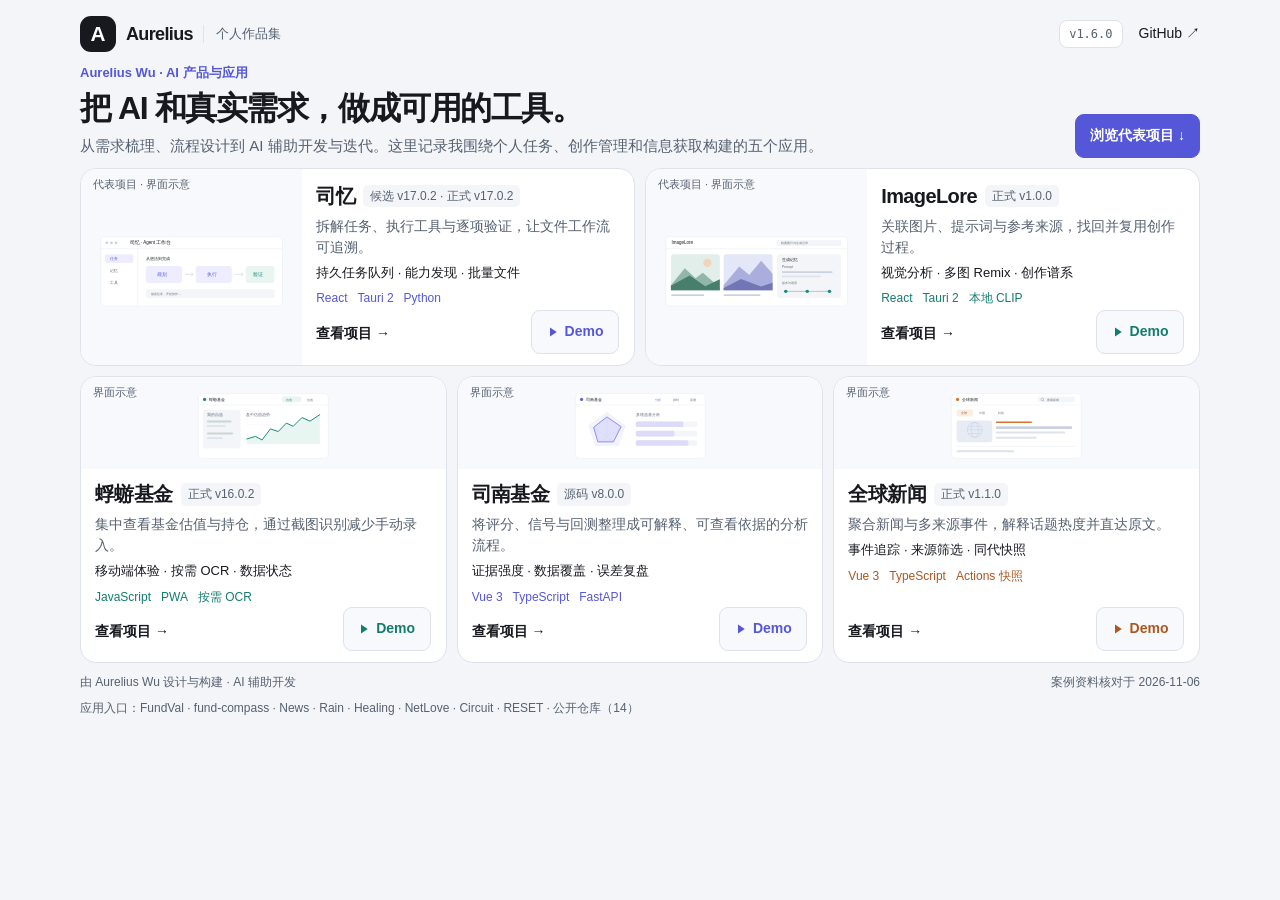
==== commit af3ea403: "chore(portfolio): sync project versions and public repositories" ====
--- a/index.html
+++ b/index.html
@@ -1 +1 @@
-<!DOCTYPE html><html lang="zh-CN"><head><meta charset="UTF-8"><meta name="viewport" content="width=device-width, initial-scale=1"><meta name="application-version" content="1.6.0"><meta name="description" content="Aurelius Wu 的 AI 产品与应用作品集。了解司忆、ImageLore 等五个个人项目的需求、产品流程、实现取舍与 Demo。"><meta name="author" content="AureliusWu"><meta name="theme-color" content="#f3f5f8"><title>Aurelius Wu · 个人作品集</title><link rel="canonical" href="https://aureliuswu.github.io/"><meta property="og:title" content="Aurelius Wu · 个人作品集"><meta property="og:description" content="从真实需求到应用交付：AI 助手、图片生成记忆库与三个 Web 工具。"><meta property="og:type" content="website"><meta property="og:url" content="https://aureliuswu.github.io/"><link rel="icon" href="/favicon.ico" type="image/x-icon" sizes="16x16 32x32 48x48"><link rel="icon" href="/favicon.svg" type="image/svg+xml" sizes="any"><style>:root{color-scheme:light;--bg:#f3f5f8;--text:#17191f;--muted:#566171;--line:#dde2eb;--accent:#5557d9;--green:#137d6d;--orange:#ad571f;--font:-apple-system,BlinkMacSystemFont,"Segoe UI","PingFang SC","Microsoft YaHei",sans-serif;}*{box-sizing:border-box;}html{scroll-behavior:smooth;}body{margin:0;color:var(--text);background:var(--bg);font-family:var(--font);-webkit-font-smoothing:antialiased;}a{color:inherit;}.skip-link{position:absolute;top:8px;left:16px;z-index:3;padding:12px 16px;background:#fff;border:2px solid var(--accent);border-radius:8px;transform:translateY(-150%);}.skip-link:focus{transform:translateY(0);}.page{width:min(1184px,100%);margin:auto;padding:12px 32px 8px;}.topbar{display:flex;align-items:center;justify-content:space-between;flex-wrap:wrap;gap:12px;margin-bottom:8px;}.brand{display:flex;align-items:center;gap:10px;min-height:44px;text-decoration:none;}.brand-mark{display:grid;place-items:center;width:36px;height:36px;border-radius:11px;background:var(--text);color:#fff;font-size:1.3rem;font-weight:750;}.brand-name{font-size:1.125rem;font-weight:750;letter-spacing:-.035em;}.brand-note{border-left:1px solid var(--line);padding-left:12px;color:var(--muted);font-size:.8125rem;}.header-links{display:flex;align-items:center;gap:16px;}.version{padding:6px 9px;border:1px solid var(--line);border-radius:8px;background:#fff;font:.75rem Consolas,monospace;color:var(--muted);}.github{display:flex;align-items:center;gap:6px;min-height:44px;font-size:.875rem;text-decoration:none;}.intro{display:flex;align-items:flex-end;justify-content:space-between;flex-wrap:wrap;gap:12px;margin-bottom:10px;}.eyebrow{margin:0 0 6px;color:var(--accent);font-size:.8125rem;font-weight:650;}h1{margin:0;font-size:clamp(1.75rem,3.2vw,2rem);font-weight:730;letter-spacing:-.045em;line-height:1.25;}.intro-description{max-width:760px;margin:7px 0 0;color:var(--muted);font-size:.9375rem;line-height:1.5;}.intro-actions{display:flex;flex-wrap:wrap;gap:8px}.intro-button{display:inline-flex;align-items:center;min-height:44px;padding:10px 14px;border:1px solid var(--accent);border-radius:9px;background:var(--accent);color:#fff;font-size:.875rem;font-weight:650;text-decoration:none}.intro-button:hover{box-shadow:0 3px 10px #17191f12}.project-grid{display:grid;grid-template-columns:repeat(6,minmax(0,1fr));gap:10px;}.project-item{--project-color:var(--accent);position:relative;grid-column:span 2;min-width:0;display:flex;}.project-item.desktop{grid-column:span 3;}.project-card{width:100%;display:flex;flex-direction:column;overflow:hidden;border:1px solid var(--line);border-radius:16px;background:#fff;text-decoration:none;transition:border-color .16s,box-shadow .16s;}.project-card:hover{border-color:var(--project-color);box-shadow:0 5px 18px #17191f0b;}a:focus-visible{outline:3px solid var(--accent);outline-offset:4px;}.fundval,.imagelore{--project-color:var(--green);}.news{--project-color:var(--orange);}.preview{position:relative;height:92px;padding:12px 16px 6px;background:#f8f9fc;}.preview-label{position:absolute;top:8px;left:12px;color:var(--muted);font-size:.6875rem;}.preview-image{display:block;width:100%;height:100%;}.card-info{display:flex;flex:1;flex-direction:column;padding:12px 14px;min-width:0;}.card-heading{display:flex;align-items:center;flex-wrap:wrap;gap:8px;}h2{margin:0;font-size:1.25rem;line-height:1.35;font-weight:720;letter-spacing:-.03em;}.type{padding:3px 7px;border-radius:5px;background:#f3f5f8;color:var(--muted);font-size:.75rem;line-height:1.4;}.description{margin:6px 0 0;color:var(--muted);font-size:.875rem;line-height:1.5;}.focus{margin:5px 0 0;color:var(--text);font-size:.8125rem;line-height:1.5}.stack{display:flex;flex-wrap:wrap;gap:5px 10px;margin:7px 0 0;color:var(--project-color);font-size:.75rem;line-height:1.5;}.card-action{display:flex;align-items:center;min-height:44px;width:calc(100% - 6.5rem);margin-top:auto;padding-top:8px;font-size:.875rem;font-weight:650;line-height:1.5;}.demo-link{position:absolute;right:16px;bottom:12px;display:inline-flex;align-items:center;justify-content:center;gap:6px;min-width:88px;min-height:44px;padding:10px 13px;border:1px solid var(--line);border-radius:9px;background:#f8f9fc;color:var(--project-color);font-size:.875rem;font-weight:650;line-height:1.4;text-decoration:none;}.demo-link svg{width:12px;height:12px;fill:currentColor;flex-shrink:0;}.demo-link:hover{background:#fff;border-color:var(--project-color);}.desktop .project-card{flex-direction:row;}.desktop .preview{width:40%;height:auto;min-height:190px;flex-shrink:0;padding:18px 10px 10px;}.desktop .card-info{padding:14px;}footer{display:flex;justify-content:space-between;flex-wrap:wrap;gap:8px 20px;margin-top:10px;color:var(--muted);font-size:.75rem;line-height:1.5;}footer p{margin:0;}.repo-links{flex:0 0 100%;min-width:0;white-space:nowrap;overflow-x:auto;}.repo-links a{text-decoration:none;}.repo-links a:hover{text-decoration:underline;}@media (max-width:1000px){.page{padding:20px 24px;}.project-grid{grid-template-columns:repeat(2,minmax(0,1fr));}.project-item,.project-item.desktop{grid-column:span 1;}.desktop .project-card{flex-direction:column;}.desktop .preview{width:100%;height:132px;min-height:0;padding:16px 16px 8px;}.desktop .card-info{padding:16px;}}@media (max-width:600px){.page{padding:14px 16px 22px;}.topbar{margin-bottom:22px;}.brand-note{display:none;}.header-links{gap:12px;}.intro{margin-bottom:18px;gap:12px;}h1{font-size:1.75rem;}.intro-description{font-size:.875rem;}.project-grid{grid-template-columns:1fr;gap:14px;}.project-item,.project-item.desktop{grid-column:span 1;}.preview,.desktop .preview{width:100%;height:112px;min-height:0;padding:16px 20px 8px;}.card-info,.desktop .card-info{padding:14px 16px 16px;}h2{font-size:1.25rem;}footer{margin-top:22px;}}@media (prefers-reduced-motion:reduce){html{scroll-behavior:auto;}*,*::before,*::after{transition:none !important;}}</style></head><body><a class="skip-link" href="#projects">跳到项目</a><div class="page"><header class="topbar"><a class="brand" href="index.html" aria-label="Aurelius 主页"><span class="brand-mark" aria-hidden="true">A</span><span class="brand-name">Aurelius</span><span class="brand-note">个人作品集</span></a><div class="header-links"><span class="version" id="site-version" aria-label="主页版本">v1.6.0</span><a class="github" href="https://github.com/AureliusWu" aria-label="GitHub 主页">GitHub ↗</a></div></header><main><div class="intro"><div class="intro-copy"><p class="eyebrow">Aurelius Wu · AI 产品与应用</p><h1>把 AI 和真实需求，做成可用的工具。</h1><p class="intro-description">从需求梳理、流程设计到 AI 辅助开发与迭代。这里记录我围绕个人任务、创作管理和信息获取构建的五个应用。</p></div><div class="intro-actions"><a class="intro-button" href="#projects">浏览代表项目 ↓</a></div></div><section class="project-grid" id="projects" aria-label="项目作品集，司忆和 ImageLore 为代表项目"><article class="project-item desktop agent"><a class="project-card" data-project="Agent" href="demos/agent.html" aria-labelledby="title-agent" aria-describedby="access-agent desc-agent"><div class="preview"><span class="preview-label" aria-hidden="true">代表项目 · 界面示意</span><svg class="preview-image" viewBox="0 0 580 228" role="img" aria-labelledby="p4"><title id="p4">司忆：任务规划、工具执行与验证的功能预览</title><rect x="28" y="14" width="524" height="200" rx="12" fill="white" stroke="#dde2eb"/><path d="M28 49H552" stroke="#dde2eb"/><circle cx="46" cy="32" r="4" fill="#cbd2df"/><circle cx="59" cy="32" r="4" fill="#cbd2df"/><circle cx="72" cy="32" r="4" fill="#cbd2df"/><text x="111" y="36" font-size="13" font-family="sans-serif" fill="#17191f">司忆 · Agent 工作台</text><path d="M135 49v165" stroke="#dde2eb"/><rect x="40" y="65" width="82" height="25" rx="6" fill="#eeedff"/><text x="54" y="82" font-size="11" font-family="sans-serif" fill="#5f61e8">任务</text><text x="54" y="117" font-size="11" font-family="sans-serif" fill="#626a78">记忆</text><text x="54" y="151" font-size="11" font-family="sans-serif" fill="#626a78">工具</text><text x="158" y="81" font-size="12" font-family="sans-serif" fill="#17191f">从想法到完成</text><rect x="158" y="99" width="104" height="49" rx="8" fill="#eeedff"/><text x="190" y="129" font-size="13" font-family="sans-serif" fill="#5f61e8">规划</text><path d="M271 123h23m-5-5 5 5-5 5" stroke="#aab1bd" fill="none"/><rect x="302" y="99" width="104" height="49" rx="8" fill="#eeedff"/><text x="334" y="129" font-size="13" font-family="sans-serif" fill="#5f61e8">执行</text><path d="M415 123h23m-5-5 5 5-5 5" stroke="#aab1bd" fill="none"/><rect x="446" y="99" width="83" height="49" rx="8" fill="#e8f5f1"/><text x="467" y="129" font-size="13" font-family="sans-serif" fill="#168979">验证</text><rect x="158" y="166" width="371" height="25" rx="6" fill="#f3f5f8"/><text x="173" y="183" font-size="10" font-family="sans-serif" fill="#626a78">描述任务，开始协作…</text></svg></div><div class="card-info"><div class="card-heading"><h2 id="title-agent">司忆</h2><span class="type" id="access-agent">候选 v17.0.2 · 正式 v17.0.0</span></div><p class="description" id="desc-agent">拆解任务、执行工具与逐项验证，让文件工作流可追溯。</p><p class="focus">持久任务队列 · 能力发现 · 批量文件</p><p class="stack" aria-label="技术栈"><span>React</span><span>Tauri 2</span><span>Python</span></p><span class="card-action">查看项目 →</span></div></a><a class="demo-link" href="demos/agent.html#demo" aria-label="观看司忆 Demo 功能示意视频"><svg viewBox="0 0 16 16" aria-hidden="true"><path d="m4 2 9 6-9 6z"/></svg><span>Demo</span></a></article><article class="project-item desktop imagelore"><a class="project-card" data-project="ImageLore" href="demos/imagelore.html" aria-labelledby="title-imagelore" aria-describedby="access-imagelore desc-imagelore"><div class="preview"><span class="preview-label" aria-hidden="true">代表项目 · 界面示意</span><svg class="preview-image" viewBox="0 0 580 228" role="img" aria-labelledby="p5"><title id="p5">ImageLore：图片收藏、生成记录与检索的功能预览</title><rect x="28" y="14" width="524" height="200" rx="12" fill="white" stroke="#dde2eb"/><path d="M28 49H552" stroke="#dde2eb"/><text x="45" y="36" font-size="13" font-family="sans-serif" fill="#17191f">ImageLore</text><rect x="346" y="24" width="188" height="17" rx="6" fill="#f3f5f8"/><text x="361" y="36" font-size="10" font-family="sans-serif" fill="#626a78">检索图片与生成记录</text><rect x="43" y="65" width="141" height="104" rx="8" fill="#e2eee9"/><circle cx="148" cy="90" r="12" fill="#f3d4b8"/><path d="m43 154 40-49 31 29 21-16 49 43v8H43Z" fill="#91b7a9"/><path d="m43 156 54-30 45 31 42-20v32H43Z" fill="#477f6c"/><rect x="195" y="65" width="141" height="104" rx="8" fill="#e4e7f7"/><path d="m195 154 45-54 29 25 34-41 33 37v48H195Z" fill="#aaaedd"/><path d="m195 162 50-26 58 22 33-11v22H195Z" fill="#7176b4"/><rect x="349" y="65" width="185" height="126" rx="8" fill="#f3f5f8"/><text x="363" y="84" font-size="11" font-family="sans-serif" fill="#17191f">生成记忆</text><text x="363" y="105" font-size="10" font-family="sans-serif" fill="#626a78">Prompt</text><rect x="363" y="114" width="146" height="5" rx="2" fill="#cbd2df"/><rect x="363" y="126" width="112" height="5" rx="2" fill="#dde2eb"/><text x="363" y="151" font-size="10" font-family="sans-serif" fill="#626a78">版本与谱系</text><path d="M374 172h126" stroke="#91b7a9" stroke-width="2"/><circle cx="374" cy="172" r="5" fill="#168979"/><circle cx="436" cy="172" r="5" fill="#168979"/><circle cx="500" cy="172" r="5" fill="#168979"/><rect x="44" y="180" width="95" height="5" rx="2" fill="#cbd2df"/><rect x="195" y="180" width="106" height="5" rx="2" fill="#cbd2df"/></svg></div><div class="card-info"><div class="card-heading"><h2 id="title-imagelore">ImageLore</h2><span class="type" id="access-imagelore">正式 v1.0.0</span></div><p class="description" id="desc-imagelore">关联图片、提示词与参考来源，找回并复用创作过程。</p><p class="focus">视觉分析 · 多图 Remix · 创作谱系</p><p class="stack" aria-label="技术栈"><span>React</span><span>Tauri 2</span><span>本地 CLIP</span></p><span class="card-action">查看项目 →</span></div></a><a class="demo-link" href="demos/imagelore.html#demo" aria-label="观看ImageLore Demo 功能示意视频"><svg viewBox="0 0 16 16" aria-hidden="true"><path d="m4 2 9 6-9 6z"/></svg><span>Demo</span></a></article><article class="project-item fundval"><a class="project-card" data-project="FundVal" href="demos/fundval.html" aria-labelledby="title-fundval" aria-describedby="desc-fundval"><div class="preview"><span class="preview-label" aria-hidden="true">界面示意</span><svg class="preview-image" viewBox="0 0 440 228" role="img" aria-labelledby="p1"><title id="p1">蜉蝣基金：自选基金与盘中估值趋势的功能预览</title><rect x="20" y="14" width="400" height="200" rx="12" fill="white" stroke="#dde2eb"/><path d="M20 49H420" stroke="#dde2eb"/><circle cx="39" cy="32" r="5" fill="#168979"/><text x="52" y="36" font-size="13" font-family="sans-serif" fill="#17191f">蜉蝣基金</text><rect x="278" y="23" width="59" height="18" rx="5" fill="#e8f5f1"/><text x="290" y="36" font-size="10" font-family="sans-serif" fill="#168979">自选</text><text x="354" y="36" font-size="10" font-family="sans-serif" fill="#626a78">估值</text><rect x="34" y="64" width="116" height="119" rx="7" fill="#f3f5f8"/><text x="46" y="84" font-size="11" font-family="sans-serif" fill="#626a78">我的自选</text><rect x="46" y="97" width="76" height="6" rx="3" fill="#c9d7d3"/><rect x="46" y="112" width="57" height="5" rx="2" fill="#dde2eb"/><rect x="46" y="134" width="81" height="6" rx="3" fill="#c9d7d3"/><rect x="46" y="149" width="48" height="5" rx="2" fill="#dde2eb"/><text x="168" y="82" font-size="11" font-family="sans-serif" fill="#626a78">盘中估值趋势</text><path d="M166 110H401M166 139H401M166 169H401" stroke="#edf0f5"/><path d="m169 154 27-8 20 11 26-34 24 8 25-26 21 10 27-27 25 11 30-20v90H169Z" fill="#e8f5f1"/><path d="m169 154 27-8 20 11 26-34 24 8 25-26 21 10 27-27 25 11 30-20" fill="none" stroke="#168979" stroke-width="3" stroke-linecap="round" stroke-linejoin="round"/></svg></div><div class="card-info"><div class="card-heading"><h2 id="title-fundval">蜉蝣基金</h2><span class="type">正式 v16.0.2</span></div><p class="description" id="desc-fundval">集中查看基金估值与持仓，通过截图识别减少手动录入。</p><p class="focus">移动端体验 · 按需 OCR · 数据状态</p><p class="stack" aria-label="技术栈"><span>JavaScript</span><span>PWA</span><span>按需 OCR</span></p><span class="card-action">查看项目 →</span></div></a><a class="demo-link" href="demos/fundval.html#demo" aria-label="观看蜉蝣基金 Demo 功能示意视频"><svg viewBox="0 0 16 16" aria-hidden="true"><path d="m4 2 9 6-9 6z"/></svg><span>Demo</span></a></article><article class="project-item compass"><a class="project-card" data-project="fund-compass" href="demos/fund-compass.html" aria-labelledby="title-compass" aria-describedby="desc-compass"><div class="preview"><span class="preview-label" aria-hidden="true">界面示意</span><svg class="preview-image" viewBox="0 0 440 228" role="img" aria-labelledby="preview-compass"><title id="preview-compass">司南基金：选基分析、择时信号与回测的功能预览</title><rect x="20" y="14" width="400" height="200" rx="12" fill="white" stroke="#dde2eb"/><path d="M20 49H420" stroke="#dde2eb"/><circle cx="39" cy="32" r="5" fill="#5f61e8"/><text x="52" y="36" font-size="13" font-family="sans-serif" fill="#17191f">司南基金</text><text x="266" y="36" font-size="10" font-family="sans-serif" fill="#5f61e8">分析</text><text x="321" y="36" font-size="10" font-family="sans-serif" fill="#626a78">择时</text><text x="374" y="36" font-size="10" font-family="sans-serif" fill="#626a78">回测</text><polygon points="117,72 173,113 152,174 82,174 61,113" fill="#f4f3ff" stroke="#dde2eb"/><polygon points="117,88 155,116 141,158 93,158 79,116" fill="none" stroke="#dde2eb"/><path d="m117 72v75m56-34-56 34m35 27-35-27m-35 27 35-27m-56-34 56 34" stroke="#dde2eb"/><polygon points="117,86 161,116 137,163 89,163 76,118" fill="#5f61e822" stroke="#5f61e8" stroke-width="2"/><text x="206" y="84" font-size="11" font-family="sans-serif" fill="#626a78">多维选基分析</text><rect x="206" y="100" width="189" height="17" rx="5" fill="#f3f5f8"/><rect x="206" y="100" width="147" height="17" rx="5" fill="#dcdcf9"/><rect x="206" y="129" width="189" height="17" rx="5" fill="#f3f5f8"/><rect x="206" y="129" width="119" height="17" rx="5" fill="#dcdcf9"/><rect x="206" y="158" width="189" height="17" rx="5" fill="#f3f5f8"/><rect x="206" y="158" width="162" height="17" rx="5" fill="#dcdcf9"/></svg></div><div class="card-info"><div class="card-heading"><h2 id="title-compass">司南基金</h2><span class="type">源码 v8.0.0</span></div><p class="description" id="desc-compass">将评分、信号与回测整理成可解释、可查看依据的分析流程。</p><p class="focus">证据强度 · 数据覆盖 · 误差复盘</p><p class="stack" aria-label="技术栈"><span>Vue 3</span><span>TypeScript</span><span>FastAPI</span></p><span class="card-action">查看项目 →</span></div></a><a class="demo-link" href="demos/fund-compass.html#demo" aria-label="观看司南基金 Demo 功能示意视频"><svg viewBox="0 0 16 16" aria-hidden="true"><path d="m4 2 9 6-9 6z"/></svg><span>Demo</span></a></article><article class="project-item news"><a class="project-card" data-project="News" href="demos/news.html" aria-labelledby="title-news" aria-describedby="desc-news"><div class="preview"><span class="preview-label" aria-hidden="true">界面示意</span><svg class="preview-image" viewBox="0 0 440 228" role="img" aria-labelledby="p3"><title id="p3">全球新闻：地区筛选与新闻卡片的功能预览</title><rect x="20" y="14" width="400" height="200" rx="12" fill="white" stroke="#dde2eb"/><path d="M20 49H420" stroke="#dde2eb"/><circle cx="39" cy="32" r="5" fill="#d8732f"/><text x="52" y="36" font-size="13" font-family="sans-serif" fill="#17191f">全球新闻</text><rect x="286" y="24" width="115" height="17" rx="6" fill="#f3f5f8"/><circle cx="300" cy="32" r="4" fill="none" stroke="#626a78"/><path d="m303 35 3 3" stroke="#626a78"/><text x="315" y="36" font-size="10" font-family="sans-serif" fill="#626a78">搜索新闻</text><rect x="36" y="63" width="51" height="22" rx="6" fill="#fbeee4"/><text x="49" y="78" font-size="10" font-family="sans-serif" fill="#9a4e1b">全球</text><text x="106" y="78" font-size="10" font-family="sans-serif" fill="#626a78">中国</text><text x="164" y="78" font-size="10" font-family="sans-serif" fill="#626a78">科技</text><rect x="36" y="97" width="110" height="67" rx="7" fill="#e7ecf4"/><circle cx="92" cy="126" r="23" fill="none" stroke="#aebfd7"/><ellipse cx="92" cy="126" rx="11" ry="23" fill="none" stroke="#aebfd7"/><path d="M69 126h46m-41-11h36m-36 22h36" stroke="#aebfd7"/><rect x="157" y="100" width="111" height="5" rx="2" fill="#d8732f"/><rect x="157" y="115" width="235" height="8" rx="3" fill="#cbd2df"/><rect x="157" y="131" width="213" height="6" rx="3" fill="#dde2eb"/><rect x="157" y="147" width="126" height="6" rx="3" fill="#dde2eb"/><path d="M36 177H402" stroke="#dde2eb"/><rect x="36" y="189" width="177" height="6" rx="3" fill="#dde2eb"/></svg></div><div class="card-info"><div class="card-heading"><h2 id="title-news">全球新闻</h2><span class="type">正式 v1.1.0</span></div><p class="description" id="desc-news">聚合新闻与多来源事件，解释话题热度并直达原文。</p><p class="focus">事件追踪 · 来源筛选 · 同代快照</p><p class="stack" aria-label="技术栈"><span>Vue 3</span><span>TypeScript</span><span>Actions 快照</span></p><span class="card-action">查看项目 →</span></div></a><a class="demo-link" href="demos/news.html#demo" aria-label="观看全球新闻 Demo 功能示意视频"><svg viewBox="0 0 16 16" aria-hidden="true"><path d="m4 2 9 6-9 6z"/></svg><span>Demo</span></a></article></section></main><footer><p>由 Aurelius Wu 设计与构建 · AI 辅助开发</p><p>案例资料核对于 2026-11-06</p><p class="repo-links">应用入口：<a href="https://aureliuswu.github.io/FundVal/">FundVal</a> · <a href="https://aureliuswu.github.io/fund-compass/">fund-compass</a> · <a href="https://aureliuswu.github.io/News/">News</a> · <a href="https://aureliuswu.github.io/Rain/">Rain</a> · <a href="https://aureliuswu.github.io/Healing/">Healing</a> · <a href="https://aureliuswu.github.io/NetLove/">NetLove</a> · <a href="https://aureliuswu.github.io/Circuit/">Circuit</a> · <a href="https://aureliuswu.github.io/RESET/">RESET</a> · <a data-public-repositories href="repositories.html">公开仓库（14）</a></p></footer></div></body></html>+<!DOCTYPE html><html lang="zh-CN"><head><meta charset="UTF-8"><meta name="viewport" content="width=device-width, initial-scale=1"><meta name="application-version" content="1.6.0"><meta name="description" content="Aurelius Wu 的 AI 产品与应用作品集。了解司忆、ImageLore 等五个个人项目的需求、产品流程、实现取舍与 Demo。"><meta name="author" content="AureliusWu"><meta name="theme-color" content="#f3f5f8"><title>Aurelius Wu · 个人作品集</title><link rel="canonical" href="https://aureliuswu.github.io/"><meta property="og:title" content="Aurelius Wu · 个人作品集"><meta property="og:description" content="从真实需求到应用交付：AI 助手、图片生成记忆库与三个 Web 工具。"><meta property="og:type" content="website"><meta property="og:url" content="https://aureliuswu.github.io/"><link rel="icon" href="/favicon.ico" type="image/x-icon" sizes="16x16 32x32 48x48"><link rel="icon" href="/favicon.svg" type="image/svg+xml" sizes="any"><style>:root{color-scheme:light;--bg:#f3f5f8;--text:#17191f;--muted:#566171;--line:#dde2eb;--accent:#5557d9;--green:#137d6d;--orange:#ad571f;--font:-apple-system,BlinkMacSystemFont,"Segoe UI","PingFang SC","Microsoft YaHei",sans-serif;}*{box-sizing:border-box;}html{scroll-behavior:smooth;}body{margin:0;color:var(--text);background:var(--bg);font-family:var(--font);-webkit-font-smoothing:antialiased;}a{color:inherit;}.skip-link{position:absolute;top:8px;left:16px;z-index:3;padding:12px 16px;background:#fff;border:2px solid var(--accent);border-radius:8px;transform:translateY(-150%);}.skip-link:focus{transform:translateY(0);}.page{width:min(1184px,100%);margin:auto;padding:12px 32px 8px;}.topbar{display:flex;align-items:center;justify-content:space-between;flex-wrap:wrap;gap:12px;margin-bottom:8px;}.brand{display:flex;align-items:center;gap:10px;min-height:44px;text-decoration:none;}.brand-mark{display:grid;place-items:center;width:36px;height:36px;border-radius:11px;background:var(--text);color:#fff;font-size:1.3rem;font-weight:750;}.brand-name{font-size:1.125rem;font-weight:750;letter-spacing:-.035em;}.brand-note{border-left:1px solid var(--line);padding-left:12px;color:var(--muted);font-size:.8125rem;}.header-links{display:flex;align-items:center;gap:16px;}.version{padding:6px 9px;border:1px solid var(--line);border-radius:8px;background:#fff;font:.75rem Consolas,monospace;color:var(--muted);}.github{display:flex;align-items:center;gap:6px;min-height:44px;font-size:.875rem;text-decoration:none;}.intro{display:flex;align-items:flex-end;justify-content:space-between;flex-wrap:wrap;gap:12px;margin-bottom:10px;}.eyebrow{margin:0 0 6px;color:var(--accent);font-size:.8125rem;font-weight:650;}h1{margin:0;font-size:clamp(1.75rem,3.2vw,2rem);font-weight:730;letter-spacing:-.045em;line-height:1.25;}.intro-description{max-width:760px;margin:7px 0 0;color:var(--muted);font-size:.9375rem;line-height:1.5;}.intro-actions{display:flex;flex-wrap:wrap;gap:8px}.intro-button{display:inline-flex;align-items:center;min-height:44px;padding:10px 14px;border:1px solid var(--accent);border-radius:9px;background:var(--accent);color:#fff;font-size:.875rem;font-weight:650;text-decoration:none}.intro-button:hover{box-shadow:0 3px 10px #17191f12}.project-grid{display:grid;grid-template-columns:repeat(6,minmax(0,1fr));gap:10px;}.project-item{--project-color:var(--accent);position:relative;grid-column:span 2;min-width:0;display:flex;}.project-item.desktop{grid-column:span 3;}.project-card{width:100%;display:flex;flex-direction:column;overflow:hidden;border:1px solid var(--line);border-radius:16px;background:#fff;text-decoration:none;transition:border-color .16s,box-shadow .16s;}.project-card:hover{border-color:var(--project-color);box-shadow:0 5px 18px #17191f0b;}a:focus-visible{outline:3px solid var(--accent);outline-offset:4px;}.fundval,.imagelore{--project-color:var(--green);}.news{--project-color:var(--orange);}.preview{position:relative;height:92px;padding:12px 16px 6px;background:#f8f9fc;}.preview-label{position:absolute;top:8px;left:12px;color:var(--muted);font-size:.6875rem;}.preview-image{display:block;width:100%;height:100%;}.card-info{display:flex;flex:1;flex-direction:column;padding:12px 14px;min-width:0;}.card-heading{display:flex;align-items:center;flex-wrap:wrap;gap:8px;}h2{margin:0;font-size:1.25rem;line-height:1.35;font-weight:720;letter-spacing:-.03em;}.type{padding:3px 7px;border-radius:5px;background:#f3f5f8;color:var(--muted);font-size:.75rem;line-height:1.4;}.description{margin:6px 0 0;color:var(--muted);font-size:.875rem;line-height:1.5;}.focus{margin:5px 0 0;color:var(--text);font-size:.8125rem;line-height:1.5}.stack{display:flex;flex-wrap:wrap;gap:5px 10px;margin:7px 0 0;color:var(--project-color);font-size:.75rem;line-height:1.5;}.card-action{display:flex;align-items:center;min-height:44px;width:calc(100% - 6.5rem);margin-top:auto;padding-top:8px;font-size:.875rem;font-weight:650;line-height:1.5;}.demo-link{position:absolute;right:16px;bottom:12px;display:inline-flex;align-items:center;justify-content:center;gap:6px;min-width:88px;min-height:44px;padding:10px 13px;border:1px solid var(--line);border-radius:9px;background:#f8f9fc;color:var(--project-color);font-size:.875rem;font-weight:650;line-height:1.4;text-decoration:none;}.demo-link svg{width:12px;height:12px;fill:currentColor;flex-shrink:0;}.demo-link:hover{background:#fff;border-color:var(--project-color);}.desktop .project-card{flex-direction:row;}.desktop .preview{width:40%;height:auto;min-height:190px;flex-shrink:0;padding:18px 10px 10px;}.desktop .card-info{padding:14px;}footer{display:flex;justify-content:space-between;flex-wrap:wrap;gap:8px 20px;margin-top:10px;color:var(--muted);font-size:.75rem;line-height:1.5;}footer p{margin:0;}.repo-links{flex:0 0 100%;min-width:0;white-space:nowrap;overflow-x:auto;}.repo-links a{text-decoration:none;}.repo-links a:hover{text-decoration:underline;}@media (max-width:1000px){.page{padding:20px 24px;}.project-grid{grid-template-columns:repeat(2,minmax(0,1fr));}.project-item,.project-item.desktop{grid-column:span 1;}.desktop .project-card{flex-direction:column;}.desktop .preview{width:100%;height:132px;min-height:0;padding:16px 16px 8px;}.desktop .card-info{padding:16px;}}@media (max-width:600px){.page{padding:14px 16px 22px;}.topbar{margin-bottom:22px;}.brand-note{display:none;}.header-links{gap:12px;}.intro{margin-bottom:18px;gap:12px;}h1{font-size:1.75rem;}.intro-description{font-size:.875rem;}.project-grid{grid-template-columns:1fr;gap:14px;}.project-item,.project-item.desktop{grid-column:span 1;}.preview,.desktop .preview{width:100%;height:112px;min-height:0;padding:16px 20px 8px;}.card-info,.desktop .card-info{padding:14px 16px 16px;}h2{font-size:1.25rem;}footer{margin-top:22px;}}@media (prefers-reduced-motion:reduce){html{scroll-behavior:auto;}*,*::before,*::after{transition:none !important;}}</style></head><body><a class="skip-link" href="#projects">跳到项目</a><div class="page"><header class="topbar"><a class="brand" href="index.html" aria-label="Aurelius 主页"><span class="brand-mark" aria-hidden="true">A</span><span class="brand-name">Aurelius</span><span class="brand-note">个人作品集</span></a><div class="header-links"><span class="version" id="site-version" aria-label="主页版本">v1.6.0</span><a class="github" href="https://github.com/AureliusWu" aria-label="GitHub 主页">GitHub ↗</a></div></header><main><div class="intro"><div class="intro-copy"><p class="eyebrow">Aurelius Wu · AI 产品与应用</p><h1>把 AI 和真实需求，做成可用的工具。</h1><p class="intro-description">从需求梳理、流程设计到 AI 辅助开发与迭代。这里记录我围绕个人任务、创作管理和信息获取构建的五个应用。</p></div><div class="intro-actions"><a class="intro-button" href="#projects">浏览代表项目 ↓</a></div></div><section class="project-grid" id="projects" aria-label="项目作品集，司忆和 ImageLore 为代表项目"><article class="project-item desktop agent"><a class="project-card" data-project="Agent" href="demos/agent.html" aria-labelledby="title-agent" aria-describedby="access-agent desc-agent"><div class="preview"><span class="preview-label" aria-hidden="true">代表项目 · 界面示意</span><svg class="preview-image" viewBox="0 0 580 228" role="img" aria-labelledby="p4"><title id="p4">司忆：任务规划、工具执行与验证的功能预览</title><rect x="28" y="14" width="524" height="200" rx="12" fill="white" stroke="#dde2eb"/><path d="M28 49H552" stroke="#dde2eb"/><circle cx="46" cy="32" r="4" fill="#cbd2df"/><circle cx="59" cy="32" r="4" fill="#cbd2df"/><circle cx="72" cy="32" r="4" fill="#cbd2df"/><text x="111" y="36" font-size="13" font-family="sans-serif" fill="#17191f">司忆 · Agent 工作台</text><path d="M135 49v165" stroke="#dde2eb"/><rect x="40" y="65" width="82" height="25" rx="6" fill="#eeedff"/><text x="54" y="82" font-size="11" font-family="sans-serif" fill="#5f61e8">任务</text><text x="54" y="117" font-size="11" font-family="sans-serif" fill="#626a78">记忆</text><text x="54" y="151" font-size="11" font-family="sans-serif" fill="#626a78">工具</text><text x="158" y="81" font-size="12" font-family="sans-serif" fill="#17191f">从想法到完成</text><rect x="158" y="99" width="104" height="49" rx="8" fill="#eeedff"/><text x="190" y="129" font-size="13" font-family="sans-serif" fill="#5f61e8">规划</text><path d="M271 123h23m-5-5 5 5-5 5" stroke="#aab1bd" fill="none"/><rect x="302" y="99" width="104" height="49" rx="8" fill="#eeedff"/><text x="334" y="129" font-size="13" font-family="sans-serif" fill="#5f61e8">执行</text><path d="M415 123h23m-5-5 5 5-5 5" stroke="#aab1bd" fill="none"/><rect x="446" y="99" width="83" height="49" rx="8" fill="#e8f5f1"/><text x="467" y="129" font-size="13" font-family="sans-serif" fill="#168979">验证</text><rect x="158" y="166" width="371" height="25" rx="6" fill="#f3f5f8"/><text x="173" y="183" font-size="10" font-family="sans-serif" fill="#626a78">描述任务，开始协作…</text></svg></div><div class="card-info"><div class="card-heading"><h2 id="title-agent">司忆</h2><span class="type" id="access-agent">候选 v17.0.2 · 正式 v17.0.2</span></div><p class="description" id="desc-agent">拆解任务、执行工具与逐项验证，让文件工作流可追溯。</p><p class="focus">持久任务队列 · 能力发现 · 批量文件</p><p class="stack" aria-label="技术栈"><span>React</span><span>Tauri 2</span><span>Python</span></p><span class="card-action">查看项目 →</span></div></a><a class="demo-link" href="demos/agent.html#demo" aria-label="观看司忆 Demo 功能示意视频"><svg viewBox="0 0 16 16" aria-hidden="true"><path d="m4 2 9 6-9 6z"/></svg><span>Demo</span></a></article><article class="project-item desktop imagelore"><a class="project-card" data-project="ImageLore" href="demos/imagelore.html" aria-labelledby="title-imagelore" aria-describedby="access-imagelore desc-imagelore"><div class="preview"><span class="preview-label" aria-hidden="true">代表项目 · 界面示意</span><svg class="preview-image" viewBox="0 0 580 228" role="img" aria-labelledby="p5"><title id="p5">ImageLore：图片收藏、生成记录与检索的功能预览</title><rect x="28" y="14" width="524" height="200" rx="12" fill="white" stroke="#dde2eb"/><path d="M28 49H552" stroke="#dde2eb"/><text x="45" y="36" font-size="13" font-family="sans-serif" fill="#17191f">ImageLore</text><rect x="346" y="24" width="188" height="17" rx="6" fill="#f3f5f8"/><text x="361" y="36" font-size="10" font-family="sans-serif" fill="#626a78">检索图片与生成记录</text><rect x="43" y="65" width="141" height="104" rx="8" fill="#e2eee9"/><circle cx="148" cy="90" r="12" fill="#f3d4b8"/><path d="m43 154 40-49 31 29 21-16 49 43v8H43Z" fill="#91b7a9"/><path d="m43 156 54-30 45 31 42-20v32H43Z" fill="#477f6c"/><rect x="195" y="65" width="141" height="104" rx="8" fill="#e4e7f7"/><path d="m195 154 45-54 29 25 34-41 33 37v48H195Z" fill="#aaaedd"/><path d="m195 162 50-26 58 22 33-11v22H195Z" fill="#7176b4"/><rect x="349" y="65" width="185" height="126" rx="8" fill="#f3f5f8"/><text x="363" y="84" font-size="11" font-family="sans-serif" fill="#17191f">生成记忆</text><text x="363" y="105" font-size="10" font-family="sans-serif" fill="#626a78">Prompt</text><rect x="363" y="114" width="146" height="5" rx="2" fill="#cbd2df"/><rect x="363" y="126" width="112" height="5" rx="2" fill="#dde2eb"/><text x="363" y="151" font-size="10" font-family="sans-serif" fill="#626a78">版本与谱系</text><path d="M374 172h126" stroke="#91b7a9" stroke-width="2"/><circle cx="374" cy="172" r="5" fill="#168979"/><circle cx="436" cy="172" r="5" fill="#168979"/><circle cx="500" cy="172" r="5" fill="#168979"/><rect x="44" y="180" width="95" height="5" rx="2" fill="#cbd2df"/><rect x="195" y="180" width="106" height="5" rx="2" fill="#cbd2df"/></svg></div><div class="card-info"><div class="card-heading"><h2 id="title-imagelore">ImageLore</h2><span class="type" id="access-imagelore">正式 v1.0.0</span></div><p class="description" id="desc-imagelore">关联图片、提示词与参考来源，找回并复用创作过程。</p><p class="focus">视觉分析 · 多图 Remix · 创作谱系</p><p class="stack" aria-label="技术栈"><span>React</span><span>Tauri 2</span><span>本地 CLIP</span></p><span class="card-action">查看项目 →</span></div></a><a class="demo-link" href="demos/imagelore.html#demo" aria-label="观看ImageLore Demo 功能示意视频"><svg viewBox="0 0 16 16" aria-hidden="true"><path d="m4 2 9 6-9 6z"/></svg><span>Demo</span></a></article><article class="project-item fundval"><a class="project-card" data-project="FundVal" href="demos/fundval.html" aria-labelledby="title-fundval" aria-describedby="desc-fundval"><div class="preview"><span class="preview-label" aria-hidden="true">界面示意</span><svg class="preview-image" viewBox="0 0 440 228" role="img" aria-labelledby="p1"><title id="p1">蜉蝣基金：自选基金与盘中估值趋势的功能预览</title><rect x="20" y="14" width="400" height="200" rx="12" fill="white" stroke="#dde2eb"/><path d="M20 49H420" stroke="#dde2eb"/><circle cx="39" cy="32" r="5" fill="#168979"/><text x="52" y="36" font-size="13" font-family="sans-serif" fill="#17191f">蜉蝣基金</text><rect x="278" y="23" width="59" height="18" rx="5" fill="#e8f5f1"/><text x="290" y="36" font-size="10" font-family="sans-serif" fill="#168979">自选</text><text x="354" y="36" font-size="10" font-family="sans-serif" fill="#626a78">估值</text><rect x="34" y="64" width="116" height="119" rx="7" fill="#f3f5f8"/><text x="46" y="84" font-size="11" font-family="sans-serif" fill="#626a78">我的自选</text><rect x="46" y="97" width="76" height="6" rx="3" fill="#c9d7d3"/><rect x="46" y="112" width="57" height="5" rx="2" fill="#dde2eb"/><rect x="46" y="134" width="81" height="6" rx="3" fill="#c9d7d3"/><rect x="46" y="149" width="48" height="5" rx="2" fill="#dde2eb"/><text x="168" y="82" font-size="11" font-family="sans-serif" fill="#626a78">盘中估值趋势</text><path d="M166 110H401M166 139H401M166 169H401" stroke="#edf0f5"/><path d="m169 154 27-8 20 11 26-34 24 8 25-26 21 10 27-27 25 11 30-20v90H169Z" fill="#e8f5f1"/><path d="m169 154 27-8 20 11 26-34 24 8 25-26 21 10 27-27 25 11 30-20" fill="none" stroke="#168979" stroke-width="3" stroke-linecap="round" stroke-linejoin="round"/></svg></div><div class="card-info"><div class="card-heading"><h2 id="title-fundval">蜉蝣基金</h2><span class="type">正式 v16.0.2</span></div><p class="description" id="desc-fundval">集中查看基金估值与持仓，通过截图识别减少手动录入。</p><p class="focus">移动端体验 · 按需 OCR · 数据状态</p><p class="stack" aria-label="技术栈"><span>JavaScript</span><span>PWA</span><span>按需 OCR</span></p><span class="card-action">查看项目 →</span></div></a><a class="demo-link" href="demos/fundval.html#demo" aria-label="观看蜉蝣基金 Demo 功能示意视频"><svg viewBox="0 0 16 16" aria-hidden="true"><path d="m4 2 9 6-9 6z"/></svg><span>Demo</span></a></article><article class="project-item compass"><a class="project-card" data-project="fund-compass" href="demos/fund-compass.html" aria-labelledby="title-compass" aria-describedby="desc-compass"><div class="preview"><span class="preview-label" aria-hidden="true">界面示意</span><svg class="preview-image" viewBox="0 0 440 228" role="img" aria-labelledby="preview-compass"><title id="preview-compass">司南基金：选基分析、择时信号与回测的功能预览</title><rect x="20" y="14" width="400" height="200" rx="12" fill="white" stroke="#dde2eb"/><path d="M20 49H420" stroke="#dde2eb"/><circle cx="39" cy="32" r="5" fill="#5f61e8"/><text x="52" y="36" font-size="13" font-family="sans-serif" fill="#17191f">司南基金</text><text x="266" y="36" font-size="10" font-family="sans-serif" fill="#5f61e8">分析</text><text x="321" y="36" font-size="10" font-family="sans-serif" fill="#626a78">择时</text><text x="374" y="36" font-size="10" font-family="sans-serif" fill="#626a78">回测</text><polygon points="117,72 173,113 152,174 82,174 61,113" fill="#f4f3ff" stroke="#dde2eb"/><polygon points="117,88 155,116 141,158 93,158 79,116" fill="none" stroke="#dde2eb"/><path d="m117 72v75m56-34-56 34m35 27-35-27m-35 27 35-27m-56-34 56 34" stroke="#dde2eb"/><polygon points="117,86 161,116 137,163 89,163 76,118" fill="#5f61e822" stroke="#5f61e8" stroke-width="2"/><text x="206" y="84" font-size="11" font-family="sans-serif" fill="#626a78">多维选基分析</text><rect x="206" y="100" width="189" height="17" rx="5" fill="#f3f5f8"/><rect x="206" y="100" width="147" height="17" rx="5" fill="#dcdcf9"/><rect x="206" y="129" width="189" height="17" rx="5" fill="#f3f5f8"/><rect x="206" y="129" width="119" height="17" rx="5" fill="#dcdcf9"/><rect x="206" y="158" width="189" height="17" rx="5" fill="#f3f5f8"/><rect x="206" y="158" width="162" height="17" rx="5" fill="#dcdcf9"/></svg></div><div class="card-info"><div class="card-heading"><h2 id="title-compass">司南基金</h2><span class="type">源码 v8.0.0</span></div><p class="description" id="desc-compass">将评分、信号与回测整理成可解释、可查看依据的分析流程。</p><p class="focus">证据强度 · 数据覆盖 · 误差复盘</p><p class="stack" aria-label="技术栈"><span>Vue 3</span><span>TypeScript</span><span>FastAPI</span></p><span class="card-action">查看项目 →</span></div></a><a class="demo-link" href="demos/fund-compass.html#demo" aria-label="观看司南基金 Demo 功能示意视频"><svg viewBox="0 0 16 16" aria-hidden="true"><path d="m4 2 9 6-9 6z"/></svg><span>Demo</span></a></article><article class="project-item news"><a class="project-card" data-project="News" href="demos/news.html" aria-labelledby="title-news" aria-describedby="desc-news"><div class="preview"><span class="preview-label" aria-hidden="true">界面示意</span><svg class="preview-image" viewBox="0 0 440 228" role="img" aria-labelledby="p3"><title id="p3">全球新闻：地区筛选与新闻卡片的功能预览</title><rect x="20" y="14" width="400" height="200" rx="12" fill="white" stroke="#dde2eb"/><path d="M20 49H420" stroke="#dde2eb"/><circle cx="39" cy="32" r="5" fill="#d8732f"/><text x="52" y="36" font-size="13" font-family="sans-serif" fill="#17191f">全球新闻</text><rect x="286" y="24" width="115" height="17" rx="6" fill="#f3f5f8"/><circle cx="300" cy="32" r="4" fill="none" stroke="#626a78"/><path d="m303 35 3 3" stroke="#626a78"/><text x="315" y="36" font-size="10" font-family="sans-serif" fill="#626a78">搜索新闻</text><rect x="36" y="63" width="51" height="22" rx="6" fill="#fbeee4"/><text x="49" y="78" font-size="10" font-family="sans-serif" fill="#9a4e1b">全球</text><text x="106" y="78" font-size="10" font-family="sans-serif" fill="#626a78">中国</text><text x="164" y="78" font-size="10" font-family="sans-serif" fill="#626a78">科技</text><rect x="36" y="97" width="110" height="67" rx="7" fill="#e7ecf4"/><circle cx="92" cy="126" r="23" fill="none" stroke="#aebfd7"/><ellipse cx="92" cy="126" rx="11" ry="23" fill="none" stroke="#aebfd7"/><path d="M69 126h46m-41-11h36m-36 22h36" stroke="#aebfd7"/><rect x="157" y="100" width="111" height="5" rx="2" fill="#d8732f"/><rect x="157" y="115" width="235" height="8" rx="3" fill="#cbd2df"/><rect x="157" y="131" width="213" height="6" rx="3" fill="#dde2eb"/><rect x="157" y="147" width="126" height="6" rx="3" fill="#dde2eb"/><path d="M36 177H402" stroke="#dde2eb"/><rect x="36" y="189" width="177" height="6" rx="3" fill="#dde2eb"/></svg></div><div class="card-info"><div class="card-heading"><h2 id="title-news">全球新闻</h2><span class="type">正式 v1.1.0</span></div><p class="description" id="desc-news">聚合新闻与多来源事件，解释话题热度并直达原文。</p><p class="focus">事件追踪 · 来源筛选 · 同代快照</p><p class="stack" aria-label="技术栈"><span>Vue 3</span><span>TypeScript</span><span>Actions 快照</span></p><span class="card-action">查看项目 →</span></div></a><a class="demo-link" href="demos/news.html#demo" aria-label="观看全球新闻 Demo 功能示意视频"><svg viewBox="0 0 16 16" aria-hidden="true"><path d="m4 2 9 6-9 6z"/></svg><span>Demo</span></a></article></section></main><footer><p>由 Aurelius Wu 设计与构建 · AI 辅助开发</p><p>案例资料核对于 2026-11-06</p><p class="repo-links">应用入口：<a href="https://aureliuswu.github.io/FundVal/">FundVal</a> · <a href="https://aureliuswu.github.io/fund-compass/">fund-compass</a> · <a href="https://aureliuswu.github.io/News/">News</a> · <a href="https://aureliuswu.github.io/Rain/">Rain</a> · <a href="https://aureliuswu.github.io/Healing/">Healing</a> · <a href="https://aureliuswu.github.io/NetLove/">NetLove</a> · <a href="https://aureliuswu.github.io/Circuit/">Circuit</a> · <a href="https://aureliuswu.github.io/RESET/">RESET</a> · <a data-public-repositories href="repositories.html">公开仓库（14）</a></p></footer></div></body></html>
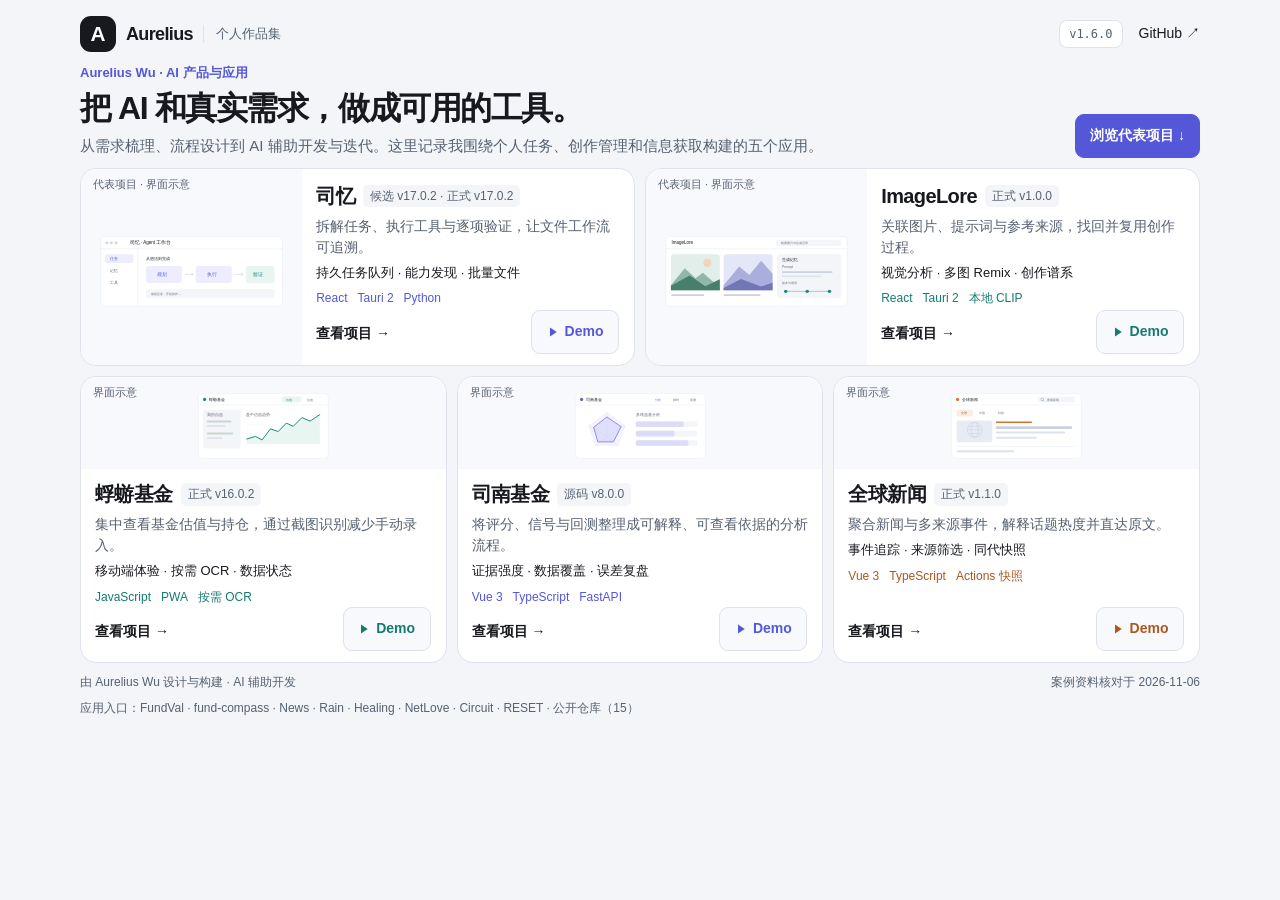
==== commit eea8759d: "chore(portfolio): sync project versions and public repositories" ====
--- a/index.html
+++ b/index.html
@@ -1 +1 @@
-<!DOCTYPE html><html lang="zh-CN"><head><meta charset="UTF-8"><meta name="viewport" content="width=device-width, initial-scale=1"><meta name="application-version" content="1.6.0"><meta name="description" content="Aurelius Wu 的 AI 产品与应用作品集。了解司忆、ImageLore 等五个个人项目的需求、产品流程、实现取舍与 Demo。"><meta name="author" content="AureliusWu"><meta name="theme-color" content="#f3f5f8"><title>Aurelius Wu · 个人作品集</title><link rel="canonical" href="https://aureliuswu.github.io/"><meta property="og:title" content="Aurelius Wu · 个人作品集"><meta property="og:description" content="从真实需求到应用交付：AI 助手、图片生成记忆库与三个 Web 工具。"><meta property="og:type" content="website"><meta property="og:url" content="https://aureliuswu.github.io/"><link rel="icon" href="/favicon.ico" type="image/x-icon" sizes="16x16 32x32 48x48"><link rel="icon" href="/favicon.svg" type="image/svg+xml" sizes="any"><style>:root{color-scheme:light;--bg:#f3f5f8;--text:#17191f;--muted:#566171;--line:#dde2eb;--accent:#5557d9;--green:#137d6d;--orange:#ad571f;--font:-apple-system,BlinkMacSystemFont,"Segoe UI","PingFang SC","Microsoft YaHei",sans-serif;}*{box-sizing:border-box;}html{scroll-behavior:smooth;}body{margin:0;color:var(--text);background:var(--bg);font-family:var(--font);-webkit-font-smoothing:antialiased;}a{color:inherit;}.skip-link{position:absolute;top:8px;left:16px;z-index:3;padding:12px 16px;background:#fff;border:2px solid var(--accent);border-radius:8px;transform:translateY(-150%);}.skip-link:focus{transform:translateY(0);}.page{width:min(1184px,100%);margin:auto;padding:12px 32px 8px;}.topbar{display:flex;align-items:center;justify-content:space-between;flex-wrap:wrap;gap:12px;margin-bottom:8px;}.brand{display:flex;align-items:center;gap:10px;min-height:44px;text-decoration:none;}.brand-mark{display:grid;place-items:center;width:36px;height:36px;border-radius:11px;background:var(--text);color:#fff;font-size:1.3rem;font-weight:750;}.brand-name{font-size:1.125rem;font-weight:750;letter-spacing:-.035em;}.brand-note{border-left:1px solid var(--line);padding-left:12px;color:var(--muted);font-size:.8125rem;}.header-links{display:flex;align-items:center;gap:16px;}.version{padding:6px 9px;border:1px solid var(--line);border-radius:8px;background:#fff;font:.75rem Consolas,monospace;color:var(--muted);}.github{display:flex;align-items:center;gap:6px;min-height:44px;font-size:.875rem;text-decoration:none;}.intro{display:flex;align-items:flex-end;justify-content:space-between;flex-wrap:wrap;gap:12px;margin-bottom:10px;}.eyebrow{margin:0 0 6px;color:var(--accent);font-size:.8125rem;font-weight:650;}h1{margin:0;font-size:clamp(1.75rem,3.2vw,2rem);font-weight:730;letter-spacing:-.045em;line-height:1.25;}.intro-description{max-width:760px;margin:7px 0 0;color:var(--muted);font-size:.9375rem;line-height:1.5;}.intro-actions{display:flex;flex-wrap:wrap;gap:8px}.intro-button{display:inline-flex;align-items:center;min-height:44px;padding:10px 14px;border:1px solid var(--accent);border-radius:9px;background:var(--accent);color:#fff;font-size:.875rem;font-weight:650;text-decoration:none}.intro-button:hover{box-shadow:0 3px 10px #17191f12}.project-grid{display:grid;grid-template-columns:repeat(6,minmax(0,1fr));gap:10px;}.project-item{--project-color:var(--accent);position:relative;grid-column:span 2;min-width:0;display:flex;}.project-item.desktop{grid-column:span 3;}.project-card{width:100%;display:flex;flex-direction:column;overflow:hidden;border:1px solid var(--line);border-radius:16px;background:#fff;text-decoration:none;transition:border-color .16s,box-shadow .16s;}.project-card:hover{border-color:var(--project-color);box-shadow:0 5px 18px #17191f0b;}a:focus-visible{outline:3px solid var(--accent);outline-offset:4px;}.fundval,.imagelore{--project-color:var(--green);}.news{--project-color:var(--orange);}.preview{position:relative;height:92px;padding:12px 16px 6px;background:#f8f9fc;}.preview-label{position:absolute;top:8px;left:12px;color:var(--muted);font-size:.6875rem;}.preview-image{display:block;width:100%;height:100%;}.card-info{display:flex;flex:1;flex-direction:column;padding:12px 14px;min-width:0;}.card-heading{display:flex;align-items:center;flex-wrap:wrap;gap:8px;}h2{margin:0;font-size:1.25rem;line-height:1.35;font-weight:720;letter-spacing:-.03em;}.type{padding:3px 7px;border-radius:5px;background:#f3f5f8;color:var(--muted);font-size:.75rem;line-height:1.4;}.description{margin:6px 0 0;color:var(--muted);font-size:.875rem;line-height:1.5;}.focus{margin:5px 0 0;color:var(--text);font-size:.8125rem;line-height:1.5}.stack{display:flex;flex-wrap:wrap;gap:5px 10px;margin:7px 0 0;color:var(--project-color);font-size:.75rem;line-height:1.5;}.card-action{display:flex;align-items:center;min-height:44px;width:calc(100% - 6.5rem);margin-top:auto;padding-top:8px;font-size:.875rem;font-weight:650;line-height:1.5;}.demo-link{position:absolute;right:16px;bottom:12px;display:inline-flex;align-items:center;justify-content:center;gap:6px;min-width:88px;min-height:44px;padding:10px 13px;border:1px solid var(--line);border-radius:9px;background:#f8f9fc;color:var(--project-color);font-size:.875rem;font-weight:650;line-height:1.4;text-decoration:none;}.demo-link svg{width:12px;height:12px;fill:currentColor;flex-shrink:0;}.demo-link:hover{background:#fff;border-color:var(--project-color);}.desktop .project-card{flex-direction:row;}.desktop .preview{width:40%;height:auto;min-height:190px;flex-shrink:0;padding:18px 10px 10px;}.desktop .card-info{padding:14px;}footer{display:flex;justify-content:space-between;flex-wrap:wrap;gap:8px 20px;margin-top:10px;color:var(--muted);font-size:.75rem;line-height:1.5;}footer p{margin:0;}.repo-links{flex:0 0 100%;min-width:0;white-space:nowrap;overflow-x:auto;}.repo-links a{text-decoration:none;}.repo-links a:hover{text-decoration:underline;}@media (max-width:1000px){.page{padding:20px 24px;}.project-grid{grid-template-columns:repeat(2,minmax(0,1fr));}.project-item,.project-item.desktop{grid-column:span 1;}.desktop .project-card{flex-direction:column;}.desktop .preview{width:100%;height:132px;min-height:0;padding:16px 16px 8px;}.desktop .card-info{padding:16px;}}@media (max-width:600px){.page{padding:14px 16px 22px;}.topbar{margin-bottom:22px;}.brand-note{display:none;}.header-links{gap:12px;}.intro{margin-bottom:18px;gap:12px;}h1{font-size:1.75rem;}.intro-description{font-size:.875rem;}.project-grid{grid-template-columns:1fr;gap:14px;}.project-item,.project-item.desktop{grid-column:span 1;}.preview,.desktop .preview{width:100%;height:112px;min-height:0;padding:16px 20px 8px;}.card-info,.desktop .card-info{padding:14px 16px 16px;}h2{font-size:1.25rem;}footer{margin-top:22px;}}@media (prefers-reduced-motion:reduce){html{scroll-behavior:auto;}*,*::before,*::after{transition:none !important;}}</style></head><body><a class="skip-link" href="#projects">跳到项目</a><div class="page"><header class="topbar"><a class="brand" href="index.html" aria-label="Aurelius 主页"><span class="brand-mark" aria-hidden="true">A</span><span class="brand-name">Aurelius</span><span class="brand-note">个人作品集</span></a><div class="header-links"><span class="version" id="site-version" aria-label="主页版本">v1.6.0</span><a class="github" href="https://github.com/AureliusWu" aria-label="GitHub 主页">GitHub ↗</a></div></header><main><div class="intro"><div class="intro-copy"><p class="eyebrow">Aurelius Wu · AI 产品与应用</p><h1>把 AI 和真实需求，做成可用的工具。</h1><p class="intro-description">从需求梳理、流程设计到 AI 辅助开发与迭代。这里记录我围绕个人任务、创作管理和信息获取构建的五个应用。</p></div><div class="intro-actions"><a class="intro-button" href="#projects">浏览代表项目 ↓</a></div></div><section class="project-grid" id="projects" aria-label="项目作品集，司忆和 ImageLore 为代表项目"><article class="project-item desktop agent"><a class="project-card" data-project="Agent" href="demos/agent.html" aria-labelledby="title-agent" aria-describedby="access-agent desc-agent"><div class="preview"><span class="preview-label" aria-hidden="true">代表项目 · 界面示意</span><svg class="preview-image" viewBox="0 0 580 228" role="img" aria-labelledby="p4"><title id="p4">司忆：任务规划、工具执行与验证的功能预览</title><rect x="28" y="14" width="524" height="200" rx="12" fill="white" stroke="#dde2eb"/><path d="M28 49H552" stroke="#dde2eb"/><circle cx="46" cy="32" r="4" fill="#cbd2df"/><circle cx="59" cy="32" r="4" fill="#cbd2df"/><circle cx="72" cy="32" r="4" fill="#cbd2df"/><text x="111" y="36" font-size="13" font-family="sans-serif" fill="#17191f">司忆 · Agent 工作台</text><path d="M135 49v165" stroke="#dde2eb"/><rect x="40" y="65" width="82" height="25" rx="6" fill="#eeedff"/><text x="54" y="82" font-size="11" font-family="sans-serif" fill="#5f61e8">任务</text><text x="54" y="117" font-size="11" font-family="sans-serif" fill="#626a78">记忆</text><text x="54" y="151" font-size="11" font-family="sans-serif" fill="#626a78">工具</text><text x="158" y="81" font-size="12" font-family="sans-serif" fill="#17191f">从想法到完成</text><rect x="158" y="99" width="104" height="49" rx="8" fill="#eeedff"/><text x="190" y="129" font-size="13" font-family="sans-serif" fill="#5f61e8">规划</text><path d="M271 123h23m-5-5 5 5-5 5" stroke="#aab1bd" fill="none"/><rect x="302" y="99" width="104" height="49" rx="8" fill="#eeedff"/><text x="334" y="129" font-size="13" font-family="sans-serif" fill="#5f61e8">执行</text><path d="M415 123h23m-5-5 5 5-5 5" stroke="#aab1bd" fill="none"/><rect x="446" y="99" width="83" height="49" rx="8" fill="#e8f5f1"/><text x="467" y="129" font-size="13" font-family="sans-serif" fill="#168979">验证</text><rect x="158" y="166" width="371" height="25" rx="6" fill="#f3f5f8"/><text x="173" y="183" font-size="10" font-family="sans-serif" fill="#626a78">描述任务，开始协作…</text></svg></div><div class="card-info"><div class="card-heading"><h2 id="title-agent">司忆</h2><span class="type" id="access-agent">候选 v17.0.2 · 正式 v17.0.2</span></div><p class="description" id="desc-agent">拆解任务、执行工具与逐项验证，让文件工作流可追溯。</p><p class="focus">持久任务队列 · 能力发现 · 批量文件</p><p class="stack" aria-label="技术栈"><span>React</span><span>Tauri 2</span><span>Python</span></p><span class="card-action">查看项目 →</span></div></a><a class="demo-link" href="demos/agent.html#demo" aria-label="观看司忆 Demo 功能示意视频"><svg viewBox="0 0 16 16" aria-hidden="true"><path d="m4 2 9 6-9 6z"/></svg><span>Demo</span></a></article><article class="project-item desktop imagelore"><a class="project-card" data-project="ImageLore" href="demos/imagelore.html" aria-labelledby="title-imagelore" aria-describedby="access-imagelore desc-imagelore"><div class="preview"><span class="preview-label" aria-hidden="true">代表项目 · 界面示意</span><svg class="preview-image" viewBox="0 0 580 228" role="img" aria-labelledby="p5"><title id="p5">ImageLore：图片收藏、生成记录与检索的功能预览</title><rect x="28" y="14" width="524" height="200" rx="12" fill="white" stroke="#dde2eb"/><path d="M28 49H552" stroke="#dde2eb"/><text x="45" y="36" font-size="13" font-family="sans-serif" fill="#17191f">ImageLore</text><rect x="346" y="24" width="188" height="17" rx="6" fill="#f3f5f8"/><text x="361" y="36" font-size="10" font-family="sans-serif" fill="#626a78">检索图片与生成记录</text><rect x="43" y="65" width="141" height="104" rx="8" fill="#e2eee9"/><circle cx="148" cy="90" r="12" fill="#f3d4b8"/><path d="m43 154 40-49 31 29 21-16 49 43v8H43Z" fill="#91b7a9"/><path d="m43 156 54-30 45 31 42-20v32H43Z" fill="#477f6c"/><rect x="195" y="65" width="141" height="104" rx="8" fill="#e4e7f7"/><path d="m195 154 45-54 29 25 34-41 33 37v48H195Z" fill="#aaaedd"/><path d="m195 162 50-26 58 22 33-11v22H195Z" fill="#7176b4"/><rect x="349" y="65" width="185" height="126" rx="8" fill="#f3f5f8"/><text x="363" y="84" font-size="11" font-family="sans-serif" fill="#17191f">生成记忆</text><text x="363" y="105" font-size="10" font-family="sans-serif" fill="#626a78">Prompt</text><rect x="363" y="114" width="146" height="5" rx="2" fill="#cbd2df"/><rect x="363" y="126" width="112" height="5" rx="2" fill="#dde2eb"/><text x="363" y="151" font-size="10" font-family="sans-serif" fill="#626a78">版本与谱系</text><path d="M374 172h126" stroke="#91b7a9" stroke-width="2"/><circle cx="374" cy="172" r="5" fill="#168979"/><circle cx="436" cy="172" r="5" fill="#168979"/><circle cx="500" cy="172" r="5" fill="#168979"/><rect x="44" y="180" width="95" height="5" rx="2" fill="#cbd2df"/><rect x="195" y="180" width="106" height="5" rx="2" fill="#cbd2df"/></svg></div><div class="card-info"><div class="card-heading"><h2 id="title-imagelore">ImageLore</h2><span class="type" id="access-imagelore">正式 v1.0.0</span></div><p class="description" id="desc-imagelore">关联图片、提示词与参考来源，找回并复用创作过程。</p><p class="focus">视觉分析 · 多图 Remix · 创作谱系</p><p class="stack" aria-label="技术栈"><span>React</span><span>Tauri 2</span><span>本地 CLIP</span></p><span class="card-action">查看项目 →</span></div></a><a class="demo-link" href="demos/imagelore.html#demo" aria-label="观看ImageLore Demo 功能示意视频"><svg viewBox="0 0 16 16" aria-hidden="true"><path d="m4 2 9 6-9 6z"/></svg><span>Demo</span></a></article><article class="project-item fundval"><a class="project-card" data-project="FundVal" href="demos/fundval.html" aria-labelledby="title-fundval" aria-describedby="desc-fundval"><div class="preview"><span class="preview-label" aria-hidden="true">界面示意</span><svg class="preview-image" viewBox="0 0 440 228" role="img" aria-labelledby="p1"><title id="p1">蜉蝣基金：自选基金与盘中估值趋势的功能预览</title><rect x="20" y="14" width="400" height="200" rx="12" fill="white" stroke="#dde2eb"/><path d="M20 49H420" stroke="#dde2eb"/><circle cx="39" cy="32" r="5" fill="#168979"/><text x="52" y="36" font-size="13" font-family="sans-serif" fill="#17191f">蜉蝣基金</text><rect x="278" y="23" width="59" height="18" rx="5" fill="#e8f5f1"/><text x="290" y="36" font-size="10" font-family="sans-serif" fill="#168979">自选</text><text x="354" y="36" font-size="10" font-family="sans-serif" fill="#626a78">估值</text><rect x="34" y="64" width="116" height="119" rx="7" fill="#f3f5f8"/><text x="46" y="84" font-size="11" font-family="sans-serif" fill="#626a78">我的自选</text><rect x="46" y="97" width="76" height="6" rx="3" fill="#c9d7d3"/><rect x="46" y="112" width="57" height="5" rx="2" fill="#dde2eb"/><rect x="46" y="134" width="81" height="6" rx="3" fill="#c9d7d3"/><rect x="46" y="149" width="48" height="5" rx="2" fill="#dde2eb"/><text x="168" y="82" font-size="11" font-family="sans-serif" fill="#626a78">盘中估值趋势</text><path d="M166 110H401M166 139H401M166 169H401" stroke="#edf0f5"/><path d="m169 154 27-8 20 11 26-34 24 8 25-26 21 10 27-27 25 11 30-20v90H169Z" fill="#e8f5f1"/><path d="m169 154 27-8 20 11 26-34 24 8 25-26 21 10 27-27 25 11 30-20" fill="none" stroke="#168979" stroke-width="3" stroke-linecap="round" stroke-linejoin="round"/></svg></div><div class="card-info"><div class="card-heading"><h2 id="title-fundval">蜉蝣基金</h2><span class="type">正式 v16.0.2</span></div><p class="description" id="desc-fundval">集中查看基金估值与持仓，通过截图识别减少手动录入。</p><p class="focus">移动端体验 · 按需 OCR · 数据状态</p><p class="stack" aria-label="技术栈"><span>JavaScript</span><span>PWA</span><span>按需 OCR</span></p><span class="card-action">查看项目 →</span></div></a><a class="demo-link" href="demos/fundval.html#demo" aria-label="观看蜉蝣基金 Demo 功能示意视频"><svg viewBox="0 0 16 16" aria-hidden="true"><path d="m4 2 9 6-9 6z"/></svg><span>Demo</span></a></article><article class="project-item compass"><a class="project-card" data-project="fund-compass" href="demos/fund-compass.html" aria-labelledby="title-compass" aria-describedby="desc-compass"><div class="preview"><span class="preview-label" aria-hidden="true">界面示意</span><svg class="preview-image" viewBox="0 0 440 228" role="img" aria-labelledby="preview-compass"><title id="preview-compass">司南基金：选基分析、择时信号与回测的功能预览</title><rect x="20" y="14" width="400" height="200" rx="12" fill="white" stroke="#dde2eb"/><path d="M20 49H420" stroke="#dde2eb"/><circle cx="39" cy="32" r="5" fill="#5f61e8"/><text x="52" y="36" font-size="13" font-family="sans-serif" fill="#17191f">司南基金</text><text x="266" y="36" font-size="10" font-family="sans-serif" fill="#5f61e8">分析</text><text x="321" y="36" font-size="10" font-family="sans-serif" fill="#626a78">择时</text><text x="374" y="36" font-size="10" font-family="sans-serif" fill="#626a78">回测</text><polygon points="117,72 173,113 152,174 82,174 61,113" fill="#f4f3ff" stroke="#dde2eb"/><polygon points="117,88 155,116 141,158 93,158 79,116" fill="none" stroke="#dde2eb"/><path d="m117 72v75m56-34-56 34m35 27-35-27m-35 27 35-27m-56-34 56 34" stroke="#dde2eb"/><polygon points="117,86 161,116 137,163 89,163 76,118" fill="#5f61e822" stroke="#5f61e8" stroke-width="2"/><text x="206" y="84" font-size="11" font-family="sans-serif" fill="#626a78">多维选基分析</text><rect x="206" y="100" width="189" height="17" rx="5" fill="#f3f5f8"/><rect x="206" y="100" width="147" height="17" rx="5" fill="#dcdcf9"/><rect x="206" y="129" width="189" height="17" rx="5" fill="#f3f5f8"/><rect x="206" y="129" width="119" height="17" rx="5" fill="#dcdcf9"/><rect x="206" y="158" width="189" height="17" rx="5" fill="#f3f5f8"/><rect x="206" y="158" width="162" height="17" rx="5" fill="#dcdcf9"/></svg></div><div class="card-info"><div class="card-heading"><h2 id="title-compass">司南基金</h2><span class="type">源码 v8.0.0</span></div><p class="description" id="desc-compass">将评分、信号与回测整理成可解释、可查看依据的分析流程。</p><p class="focus">证据强度 · 数据覆盖 · 误差复盘</p><p class="stack" aria-label="技术栈"><span>Vue 3</span><span>TypeScript</span><span>FastAPI</span></p><span class="card-action">查看项目 →</span></div></a><a class="demo-link" href="demos/fund-compass.html#demo" aria-label="观看司南基金 Demo 功能示意视频"><svg viewBox="0 0 16 16" aria-hidden="true"><path d="m4 2 9 6-9 6z"/></svg><span>Demo</span></a></article><article class="project-item news"><a class="project-card" data-project="News" href="demos/news.html" aria-labelledby="title-news" aria-describedby="desc-news"><div class="preview"><span class="preview-label" aria-hidden="true">界面示意</span><svg class="preview-image" viewBox="0 0 440 228" role="img" aria-labelledby="p3"><title id="p3">全球新闻：地区筛选与新闻卡片的功能预览</title><rect x="20" y="14" width="400" height="200" rx="12" fill="white" stroke="#dde2eb"/><path d="M20 49H420" stroke="#dde2eb"/><circle cx="39" cy="32" r="5" fill="#d8732f"/><text x="52" y="36" font-size="13" font-family="sans-serif" fill="#17191f">全球新闻</text><rect x="286" y="24" width="115" height="17" rx="6" fill="#f3f5f8"/><circle cx="300" cy="32" r="4" fill="none" stroke="#626a78"/><path d="m303 35 3 3" stroke="#626a78"/><text x="315" y="36" font-size="10" font-family="sans-serif" fill="#626a78">搜索新闻</text><rect x="36" y="63" width="51" height="22" rx="6" fill="#fbeee4"/><text x="49" y="78" font-size="10" font-family="sans-serif" fill="#9a4e1b">全球</text><text x="106" y="78" font-size="10" font-family="sans-serif" fill="#626a78">中国</text><text x="164" y="78" font-size="10" font-family="sans-serif" fill="#626a78">科技</text><rect x="36" y="97" width="110" height="67" rx="7" fill="#e7ecf4"/><circle cx="92" cy="126" r="23" fill="none" stroke="#aebfd7"/><ellipse cx="92" cy="126" rx="11" ry="23" fill="none" stroke="#aebfd7"/><path d="M69 126h46m-41-11h36m-36 22h36" stroke="#aebfd7"/><rect x="157" y="100" width="111" height="5" rx="2" fill="#d8732f"/><rect x="157" y="115" width="235" height="8" rx="3" fill="#cbd2df"/><rect x="157" y="131" width="213" height="6" rx="3" fill="#dde2eb"/><rect x="157" y="147" width="126" height="6" rx="3" fill="#dde2eb"/><path d="M36 177H402" stroke="#dde2eb"/><rect x="36" y="189" width="177" height="6" rx="3" fill="#dde2eb"/></svg></div><div class="card-info"><div class="card-heading"><h2 id="title-news">全球新闻</h2><span class="type">正式 v1.1.0</span></div><p class="description" id="desc-news">聚合新闻与多来源事件，解释话题热度并直达原文。</p><p class="focus">事件追踪 · 来源筛选 · 同代快照</p><p class="stack" aria-label="技术栈"><span>Vue 3</span><span>TypeScript</span><span>Actions 快照</span></p><span class="card-action">查看项目 →</span></div></a><a class="demo-link" href="demos/news.html#demo" aria-label="观看全球新闻 Demo 功能示意视频"><svg viewBox="0 0 16 16" aria-hidden="true"><path d="m4 2 9 6-9 6z"/></svg><span>Demo</span></a></article></section></main><footer><p>由 Aurelius Wu 设计与构建 · AI 辅助开发</p><p>案例资料核对于 2026-11-06</p><p class="repo-links">应用入口：<a href="https://aureliuswu.github.io/FundVal/">FundVal</a> · <a href="https://aureliuswu.github.io/fund-compass/">fund-compass</a> · <a href="https://aureliuswu.github.io/News/">News</a> · <a href="https://aureliuswu.github.io/Rain/">Rain</a> · <a href="https://aureliuswu.github.io/Healing/">Healing</a> · <a href="https://aureliuswu.github.io/NetLove/">NetLove</a> · <a href="https://aureliuswu.github.io/Circuit/">Circuit</a> · <a href="https://aureliuswu.github.io/RESET/">RESET</a> · <a data-public-repositories href="repositories.html">公开仓库（14）</a></p></footer></div></body></html>+<!DOCTYPE html><html lang="zh-CN"><head><meta charset="UTF-8"><meta name="viewport" content="width=device-width, initial-scale=1"><meta name="application-version" content="1.6.0"><meta name="description" content="Aurelius Wu 的 AI 产品与应用作品集。了解司忆、ImageLore 等五个个人项目的需求、产品流程、实现取舍与 Demo。"><meta name="author" content="AureliusWu"><meta name="theme-color" content="#f3f5f8"><title>Aurelius Wu · 个人作品集</title><link rel="canonical" href="https://aureliuswu.github.io/"><meta property="og:title" content="Aurelius Wu · 个人作品集"><meta property="og:description" content="从真实需求到应用交付：AI 助手、图片生成记忆库与三个 Web 工具。"><meta property="og:type" content="website"><meta property="og:url" content="https://aureliuswu.github.io/"><link rel="icon" href="/favicon.ico" type="image/x-icon" sizes="16x16 32x32 48x48"><link rel="icon" href="/favicon.svg" type="image/svg+xml" sizes="any"><style>:root{color-scheme:light;--bg:#f3f5f8;--text:#17191f;--muted:#566171;--line:#dde2eb;--accent:#5557d9;--green:#137d6d;--orange:#ad571f;--font:-apple-system,BlinkMacSystemFont,"Segoe UI","PingFang SC","Microsoft YaHei",sans-serif;}*{box-sizing:border-box;}html{scroll-behavior:smooth;}body{margin:0;color:var(--text);background:var(--bg);font-family:var(--font);-webkit-font-smoothing:antialiased;}a{color:inherit;}.skip-link{position:absolute;top:8px;left:16px;z-index:3;padding:12px 16px;background:#fff;border:2px solid var(--accent);border-radius:8px;transform:translateY(-150%);}.skip-link:focus{transform:translateY(0);}.page{width:min(1184px,100%);margin:auto;padding:12px 32px 8px;}.topbar{display:flex;align-items:center;justify-content:space-between;flex-wrap:wrap;gap:12px;margin-bottom:8px;}.brand{display:flex;align-items:center;gap:10px;min-height:44px;text-decoration:none;}.brand-mark{display:grid;place-items:center;width:36px;height:36px;border-radius:11px;background:var(--text);color:#fff;font-size:1.3rem;font-weight:750;}.brand-name{font-size:1.125rem;font-weight:750;letter-spacing:-.035em;}.brand-note{border-left:1px solid var(--line);padding-left:12px;color:var(--muted);font-size:.8125rem;}.header-links{display:flex;align-items:center;gap:16px;}.version{padding:6px 9px;border:1px solid var(--line);border-radius:8px;background:#fff;font:.75rem Consolas,monospace;color:var(--muted);}.github{display:flex;align-items:center;gap:6px;min-height:44px;font-size:.875rem;text-decoration:none;}.intro{display:flex;align-items:flex-end;justify-content:space-between;flex-wrap:wrap;gap:12px;margin-bottom:10px;}.eyebrow{margin:0 0 6px;color:var(--accent);font-size:.8125rem;font-weight:650;}h1{margin:0;font-size:clamp(1.75rem,3.2vw,2rem);font-weight:730;letter-spacing:-.045em;line-height:1.25;}.intro-description{max-width:760px;margin:7px 0 0;color:var(--muted);font-size:.9375rem;line-height:1.5;}.intro-actions{display:flex;flex-wrap:wrap;gap:8px}.intro-button{display:inline-flex;align-items:center;min-height:44px;padding:10px 14px;border:1px solid var(--accent);border-radius:9px;background:var(--accent);color:#fff;font-size:.875rem;font-weight:650;text-decoration:none}.intro-button:hover{box-shadow:0 3px 10px #17191f12}.project-grid{display:grid;grid-template-columns:repeat(6,minmax(0,1fr));gap:10px;}.project-item{--project-color:var(--accent);position:relative;grid-column:span 2;min-width:0;display:flex;}.project-item.desktop{grid-column:span 3;}.project-card{width:100%;display:flex;flex-direction:column;overflow:hidden;border:1px solid var(--line);border-radius:16px;background:#fff;text-decoration:none;transition:border-color .16s,box-shadow .16s;}.project-card:hover{border-color:var(--project-color);box-shadow:0 5px 18px #17191f0b;}a:focus-visible{outline:3px solid var(--accent);outline-offset:4px;}.fundval,.imagelore{--project-color:var(--green);}.news{--project-color:var(--orange);}.preview{position:relative;height:92px;padding:12px 16px 6px;background:#f8f9fc;}.preview-label{position:absolute;top:8px;left:12px;color:var(--muted);font-size:.6875rem;}.preview-image{display:block;width:100%;height:100%;}.card-info{display:flex;flex:1;flex-direction:column;padding:12px 14px;min-width:0;}.card-heading{display:flex;align-items:center;flex-wrap:wrap;gap:8px;}h2{margin:0;font-size:1.25rem;line-height:1.35;font-weight:720;letter-spacing:-.03em;}.type{padding:3px 7px;border-radius:5px;background:#f3f5f8;color:var(--muted);font-size:.75rem;line-height:1.4;}.description{margin:6px 0 0;color:var(--muted);font-size:.875rem;line-height:1.5;}.focus{margin:5px 0 0;color:var(--text);font-size:.8125rem;line-height:1.5}.stack{display:flex;flex-wrap:wrap;gap:5px 10px;margin:7px 0 0;color:var(--project-color);font-size:.75rem;line-height:1.5;}.card-action{display:flex;align-items:center;min-height:44px;width:calc(100% - 6.5rem);margin-top:auto;padding-top:8px;font-size:.875rem;font-weight:650;line-height:1.5;}.demo-link{position:absolute;right:16px;bottom:12px;display:inline-flex;align-items:center;justify-content:center;gap:6px;min-width:88px;min-height:44px;padding:10px 13px;border:1px solid var(--line);border-radius:9px;background:#f8f9fc;color:var(--project-color);font-size:.875rem;font-weight:650;line-height:1.4;text-decoration:none;}.demo-link svg{width:12px;height:12px;fill:currentColor;flex-shrink:0;}.demo-link:hover{background:#fff;border-color:var(--project-color);}.desktop .project-card{flex-direction:row;}.desktop .preview{width:40%;height:auto;min-height:190px;flex-shrink:0;padding:18px 10px 10px;}.desktop .card-info{padding:14px;}footer{display:flex;justify-content:space-between;flex-wrap:wrap;gap:8px 20px;margin-top:10px;color:var(--muted);font-size:.75rem;line-height:1.5;}footer p{margin:0;}.repo-links{flex:0 0 100%;min-width:0;white-space:nowrap;overflow-x:auto;}.repo-links a{text-decoration:none;}.repo-links a:hover{text-decoration:underline;}@media (max-width:1000px){.page{padding:20px 24px;}.project-grid{grid-template-columns:repeat(2,minmax(0,1fr));}.project-item,.project-item.desktop{grid-column:span 1;}.desktop .project-card{flex-direction:column;}.desktop .preview{width:100%;height:132px;min-height:0;padding:16px 16px 8px;}.desktop .card-info{padding:16px;}}@media (max-width:600px){.page{padding:14px 16px 22px;}.topbar{margin-bottom:22px;}.brand-note{display:none;}.header-links{gap:12px;}.intro{margin-bottom:18px;gap:12px;}h1{font-size:1.75rem;}.intro-description{font-size:.875rem;}.project-grid{grid-template-columns:1fr;gap:14px;}.project-item,.project-item.desktop{grid-column:span 1;}.preview,.desktop .preview{width:100%;height:112px;min-height:0;padding:16px 20px 8px;}.card-info,.desktop .card-info{padding:14px 16px 16px;}h2{font-size:1.25rem;}footer{margin-top:22px;}}@media (prefers-reduced-motion:reduce){html{scroll-behavior:auto;}*,*::before,*::after{transition:none !important;}}</style></head><body><a class="skip-link" href="#projects">跳到项目</a><div class="page"><header class="topbar"><a class="brand" href="index.html" aria-label="Aurelius 主页"><span class="brand-mark" aria-hidden="true">A</span><span class="brand-name">Aurelius</span><span class="brand-note">个人作品集</span></a><div class="header-links"><span class="version" id="site-version" aria-label="主页版本">v1.6.0</span><a class="github" href="https://github.com/AureliusWu" aria-label="GitHub 主页">GitHub ↗</a></div></header><main><div class="intro"><div class="intro-copy"><p class="eyebrow">Aurelius Wu · AI 产品与应用</p><h1>把 AI 和真实需求，做成可用的工具。</h1><p class="intro-description">从需求梳理、流程设计到 AI 辅助开发与迭代。这里记录我围绕个人任务、创作管理和信息获取构建的五个应用。</p></div><div class="intro-actions"><a class="intro-button" href="#projects">浏览代表项目 ↓</a></div></div><section class="project-grid" id="projects" aria-label="项目作品集，司忆和 ImageLore 为代表项目"><article class="project-item desktop agent"><a class="project-card" data-project="Agent" href="demos/agent.html" aria-labelledby="title-agent" aria-describedby="access-agent desc-agent"><div class="preview"><span class="preview-label" aria-hidden="true">代表项目 · 界面示意</span><svg class="preview-image" viewBox="0 0 580 228" role="img" aria-labelledby="p4"><title id="p4">司忆：任务规划、工具执行与验证的功能预览</title><rect x="28" y="14" width="524" height="200" rx="12" fill="white" stroke="#dde2eb"/><path d="M28 49H552" stroke="#dde2eb"/><circle cx="46" cy="32" r="4" fill="#cbd2df"/><circle cx="59" cy="32" r="4" fill="#cbd2df"/><circle cx="72" cy="32" r="4" fill="#cbd2df"/><text x="111" y="36" font-size="13" font-family="sans-serif" fill="#17191f">司忆 · Agent 工作台</text><path d="M135 49v165" stroke="#dde2eb"/><rect x="40" y="65" width="82" height="25" rx="6" fill="#eeedff"/><text x="54" y="82" font-size="11" font-family="sans-serif" fill="#5f61e8">任务</text><text x="54" y="117" font-size="11" font-family="sans-serif" fill="#626a78">记忆</text><text x="54" y="151" font-size="11" font-family="sans-serif" fill="#626a78">工具</text><text x="158" y="81" font-size="12" font-family="sans-serif" fill="#17191f">从想法到完成</text><rect x="158" y="99" width="104" height="49" rx="8" fill="#eeedff"/><text x="190" y="129" font-size="13" font-family="sans-serif" fill="#5f61e8">规划</text><path d="M271 123h23m-5-5 5 5-5 5" stroke="#aab1bd" fill="none"/><rect x="302" y="99" width="104" height="49" rx="8" fill="#eeedff"/><text x="334" y="129" font-size="13" font-family="sans-serif" fill="#5f61e8">执行</text><path d="M415 123h23m-5-5 5 5-5 5" stroke="#aab1bd" fill="none"/><rect x="446" y="99" width="83" height="49" rx="8" fill="#e8f5f1"/><text x="467" y="129" font-size="13" font-family="sans-serif" fill="#168979">验证</text><rect x="158" y="166" width="371" height="25" rx="6" fill="#f3f5f8"/><text x="173" y="183" font-size="10" font-family="sans-serif" fill="#626a78">描述任务，开始协作…</text></svg></div><div class="card-info"><div class="card-heading"><h2 id="title-agent">司忆</h2><span class="type" id="access-agent">候选 v17.0.2 · 正式 v17.0.2</span></div><p class="description" id="desc-agent">拆解任务、执行工具与逐项验证，让文件工作流可追溯。</p><p class="focus">持久任务队列 · 能力发现 · 批量文件</p><p class="stack" aria-label="技术栈"><span>React</span><span>Tauri 2</span><span>Python</span></p><span class="card-action">查看项目 →</span></div></a><a class="demo-link" href="demos/agent.html#demo" aria-label="观看司忆 Demo 功能示意视频"><svg viewBox="0 0 16 16" aria-hidden="true"><path d="m4 2 9 6-9 6z"/></svg><span>Demo</span></a></article><article class="project-item desktop imagelore"><a class="project-card" data-project="ImageLore" href="demos/imagelore.html" aria-labelledby="title-imagelore" aria-describedby="access-imagelore desc-imagelore"><div class="preview"><span class="preview-label" aria-hidden="true">代表项目 · 界面示意</span><svg class="preview-image" viewBox="0 0 580 228" role="img" aria-labelledby="p5"><title id="p5">ImageLore：图片收藏、生成记录与检索的功能预览</title><rect x="28" y="14" width="524" height="200" rx="12" fill="white" stroke="#dde2eb"/><path d="M28 49H552" stroke="#dde2eb"/><text x="45" y="36" font-size="13" font-family="sans-serif" fill="#17191f">ImageLore</text><rect x="346" y="24" width="188" height="17" rx="6" fill="#f3f5f8"/><text x="361" y="36" font-size="10" font-family="sans-serif" fill="#626a78">检索图片与生成记录</text><rect x="43" y="65" width="141" height="104" rx="8" fill="#e2eee9"/><circle cx="148" cy="90" r="12" fill="#f3d4b8"/><path d="m43 154 40-49 31 29 21-16 49 43v8H43Z" fill="#91b7a9"/><path d="m43 156 54-30 45 31 42-20v32H43Z" fill="#477f6c"/><rect x="195" y="65" width="141" height="104" rx="8" fill="#e4e7f7"/><path d="m195 154 45-54 29 25 34-41 33 37v48H195Z" fill="#aaaedd"/><path d="m195 162 50-26 58 22 33-11v22H195Z" fill="#7176b4"/><rect x="349" y="65" width="185" height="126" rx="8" fill="#f3f5f8"/><text x="363" y="84" font-size="11" font-family="sans-serif" fill="#17191f">生成记忆</text><text x="363" y="105" font-size="10" font-family="sans-serif" fill="#626a78">Prompt</text><rect x="363" y="114" width="146" height="5" rx="2" fill="#cbd2df"/><rect x="363" y="126" width="112" height="5" rx="2" fill="#dde2eb"/><text x="363" y="151" font-size="10" font-family="sans-serif" fill="#626a78">版本与谱系</text><path d="M374 172h126" stroke="#91b7a9" stroke-width="2"/><circle cx="374" cy="172" r="5" fill="#168979"/><circle cx="436" cy="172" r="5" fill="#168979"/><circle cx="500" cy="172" r="5" fill="#168979"/><rect x="44" y="180" width="95" height="5" rx="2" fill="#cbd2df"/><rect x="195" y="180" width="106" height="5" rx="2" fill="#cbd2df"/></svg></div><div class="card-info"><div class="card-heading"><h2 id="title-imagelore">ImageLore</h2><span class="type" id="access-imagelore">正式 v1.0.0</span></div><p class="description" id="desc-imagelore">关联图片、提示词与参考来源，找回并复用创作过程。</p><p class="focus">视觉分析 · 多图 Remix · 创作谱系</p><p class="stack" aria-label="技术栈"><span>React</span><span>Tauri 2</span><span>本地 CLIP</span></p><span class="card-action">查看项目 →</span></div></a><a class="demo-link" href="demos/imagelore.html#demo" aria-label="观看ImageLore Demo 功能示意视频"><svg viewBox="0 0 16 16" aria-hidden="true"><path d="m4 2 9 6-9 6z"/></svg><span>Demo</span></a></article><article class="project-item fundval"><a class="project-card" data-project="FundVal" href="demos/fundval.html" aria-labelledby="title-fundval" aria-describedby="desc-fundval"><div class="preview"><span class="preview-label" aria-hidden="true">界面示意</span><svg class="preview-image" viewBox="0 0 440 228" role="img" aria-labelledby="p1"><title id="p1">蜉蝣基金：自选基金与盘中估值趋势的功能预览</title><rect x="20" y="14" width="400" height="200" rx="12" fill="white" stroke="#dde2eb"/><path d="M20 49H420" stroke="#dde2eb"/><circle cx="39" cy="32" r="5" fill="#168979"/><text x="52" y="36" font-size="13" font-family="sans-serif" fill="#17191f">蜉蝣基金</text><rect x="278" y="23" width="59" height="18" rx="5" fill="#e8f5f1"/><text x="290" y="36" font-size="10" font-family="sans-serif" fill="#168979">自选</text><text x="354" y="36" font-size="10" font-family="sans-serif" fill="#626a78">估值</text><rect x="34" y="64" width="116" height="119" rx="7" fill="#f3f5f8"/><text x="46" y="84" font-size="11" font-family="sans-serif" fill="#626a78">我的自选</text><rect x="46" y="97" width="76" height="6" rx="3" fill="#c9d7d3"/><rect x="46" y="112" width="57" height="5" rx="2" fill="#dde2eb"/><rect x="46" y="134" width="81" height="6" rx="3" fill="#c9d7d3"/><rect x="46" y="149" width="48" height="5" rx="2" fill="#dde2eb"/><text x="168" y="82" font-size="11" font-family="sans-serif" fill="#626a78">盘中估值趋势</text><path d="M166 110H401M166 139H401M166 169H401" stroke="#edf0f5"/><path d="m169 154 27-8 20 11 26-34 24 8 25-26 21 10 27-27 25 11 30-20v90H169Z" fill="#e8f5f1"/><path d="m169 154 27-8 20 11 26-34 24 8 25-26 21 10 27-27 25 11 30-20" fill="none" stroke="#168979" stroke-width="3" stroke-linecap="round" stroke-linejoin="round"/></svg></div><div class="card-info"><div class="card-heading"><h2 id="title-fundval">蜉蝣基金</h2><span class="type">正式 v16.0.2</span></div><p class="description" id="desc-fundval">集中查看基金估值与持仓，通过截图识别减少手动录入。</p><p class="focus">移动端体验 · 按需 OCR · 数据状态</p><p class="stack" aria-label="技术栈"><span>JavaScript</span><span>PWA</span><span>按需 OCR</span></p><span class="card-action">查看项目 →</span></div></a><a class="demo-link" href="demos/fundval.html#demo" aria-label="观看蜉蝣基金 Demo 功能示意视频"><svg viewBox="0 0 16 16" aria-hidden="true"><path d="m4 2 9 6-9 6z"/></svg><span>Demo</span></a></article><article class="project-item compass"><a class="project-card" data-project="fund-compass" href="demos/fund-compass.html" aria-labelledby="title-compass" aria-describedby="desc-compass"><div class="preview"><span class="preview-label" aria-hidden="true">界面示意</span><svg class="preview-image" viewBox="0 0 440 228" role="img" aria-labelledby="preview-compass"><title id="preview-compass">司南基金：选基分析、择时信号与回测的功能预览</title><rect x="20" y="14" width="400" height="200" rx="12" fill="white" stroke="#dde2eb"/><path d="M20 49H420" stroke="#dde2eb"/><circle cx="39" cy="32" r="5" fill="#5f61e8"/><text x="52" y="36" font-size="13" font-family="sans-serif" fill="#17191f">司南基金</text><text x="266" y="36" font-size="10" font-family="sans-serif" fill="#5f61e8">分析</text><text x="321" y="36" font-size="10" font-family="sans-serif" fill="#626a78">择时</text><text x="374" y="36" font-size="10" font-family="sans-serif" fill="#626a78">回测</text><polygon points="117,72 173,113 152,174 82,174 61,113" fill="#f4f3ff" stroke="#dde2eb"/><polygon points="117,88 155,116 141,158 93,158 79,116" fill="none" stroke="#dde2eb"/><path d="m117 72v75m56-34-56 34m35 27-35-27m-35 27 35-27m-56-34 56 34" stroke="#dde2eb"/><polygon points="117,86 161,116 137,163 89,163 76,118" fill="#5f61e822" stroke="#5f61e8" stroke-width="2"/><text x="206" y="84" font-size="11" font-family="sans-serif" fill="#626a78">多维选基分析</text><rect x="206" y="100" width="189" height="17" rx="5" fill="#f3f5f8"/><rect x="206" y="100" width="147" height="17" rx="5" fill="#dcdcf9"/><rect x="206" y="129" width="189" height="17" rx="5" fill="#f3f5f8"/><rect x="206" y="129" width="119" height="17" rx="5" fill="#dcdcf9"/><rect x="206" y="158" width="189" height="17" rx="5" fill="#f3f5f8"/><rect x="206" y="158" width="162" height="17" rx="5" fill="#dcdcf9"/></svg></div><div class="card-info"><div class="card-heading"><h2 id="title-compass">司南基金</h2><span class="type">源码 v8.0.0</span></div><p class="description" id="desc-compass">将评分、信号与回测整理成可解释、可查看依据的分析流程。</p><p class="focus">证据强度 · 数据覆盖 · 误差复盘</p><p class="stack" aria-label="技术栈"><span>Vue 3</span><span>TypeScript</span><span>FastAPI</span></p><span class="card-action">查看项目 →</span></div></a><a class="demo-link" href="demos/fund-compass.html#demo" aria-label="观看司南基金 Demo 功能示意视频"><svg viewBox="0 0 16 16" aria-hidden="true"><path d="m4 2 9 6-9 6z"/></svg><span>Demo</span></a></article><article class="project-item news"><a class="project-card" data-project="News" href="demos/news.html" aria-labelledby="title-news" aria-describedby="desc-news"><div class="preview"><span class="preview-label" aria-hidden="true">界面示意</span><svg class="preview-image" viewBox="0 0 440 228" role="img" aria-labelledby="p3"><title id="p3">全球新闻：地区筛选与新闻卡片的功能预览</title><rect x="20" y="14" width="400" height="200" rx="12" fill="white" stroke="#dde2eb"/><path d="M20 49H420" stroke="#dde2eb"/><circle cx="39" cy="32" r="5" fill="#d8732f"/><text x="52" y="36" font-size="13" font-family="sans-serif" fill="#17191f">全球新闻</text><rect x="286" y="24" width="115" height="17" rx="6" fill="#f3f5f8"/><circle cx="300" cy="32" r="4" fill="none" stroke="#626a78"/><path d="m303 35 3 3" stroke="#626a78"/><text x="315" y="36" font-size="10" font-family="sans-serif" fill="#626a78">搜索新闻</text><rect x="36" y="63" width="51" height="22" rx="6" fill="#fbeee4"/><text x="49" y="78" font-size="10" font-family="sans-serif" fill="#9a4e1b">全球</text><text x="106" y="78" font-size="10" font-family="sans-serif" fill="#626a78">中国</text><text x="164" y="78" font-size="10" font-family="sans-serif" fill="#626a78">科技</text><rect x="36" y="97" width="110" height="67" rx="7" fill="#e7ecf4"/><circle cx="92" cy="126" r="23" fill="none" stroke="#aebfd7"/><ellipse cx="92" cy="126" rx="11" ry="23" fill="none" stroke="#aebfd7"/><path d="M69 126h46m-41-11h36m-36 22h36" stroke="#aebfd7"/><rect x="157" y="100" width="111" height="5" rx="2" fill="#d8732f"/><rect x="157" y="115" width="235" height="8" rx="3" fill="#cbd2df"/><rect x="157" y="131" width="213" height="6" rx="3" fill="#dde2eb"/><rect x="157" y="147" width="126" height="6" rx="3" fill="#dde2eb"/><path d="M36 177H402" stroke="#dde2eb"/><rect x="36" y="189" width="177" height="6" rx="3" fill="#dde2eb"/></svg></div><div class="card-info"><div class="card-heading"><h2 id="title-news">全球新闻</h2><span class="type">正式 v1.1.0</span></div><p class="description" id="desc-news">聚合新闻与多来源事件，解释话题热度并直达原文。</p><p class="focus">事件追踪 · 来源筛选 · 同代快照</p><p class="stack" aria-label="技术栈"><span>Vue 3</span><span>TypeScript</span><span>Actions 快照</span></p><span class="card-action">查看项目 →</span></div></a><a class="demo-link" href="demos/news.html#demo" aria-label="观看全球新闻 Demo 功能示意视频"><svg viewBox="0 0 16 16" aria-hidden="true"><path d="m4 2 9 6-9 6z"/></svg><span>Demo</span></a></article></section></main><footer><p>由 Aurelius Wu 设计与构建 · AI 辅助开发</p><p>案例资料核对于 2026-11-06</p><p class="repo-links">应用入口：<a href="https://aureliuswu.github.io/FundVal/">FundVal</a> · <a href="https://aureliuswu.github.io/fund-compass/">fund-compass</a> · <a href="https://aureliuswu.github.io/News/">News</a> · <a href="https://aureliuswu.github.io/Rain/">Rain</a> · <a href="https://aureliuswu.github.io/Healing/">Healing</a> · <a href="https://aureliuswu.github.io/NetLove/">NetLove</a> · <a href="https://aureliuswu.github.io/Circuit/">Circuit</a> · <a href="https://aureliuswu.github.io/RESET/">RESET</a> · <a data-public-repositories href="repositories.html">公开仓库（15）</a></p></footer></div></body></html>
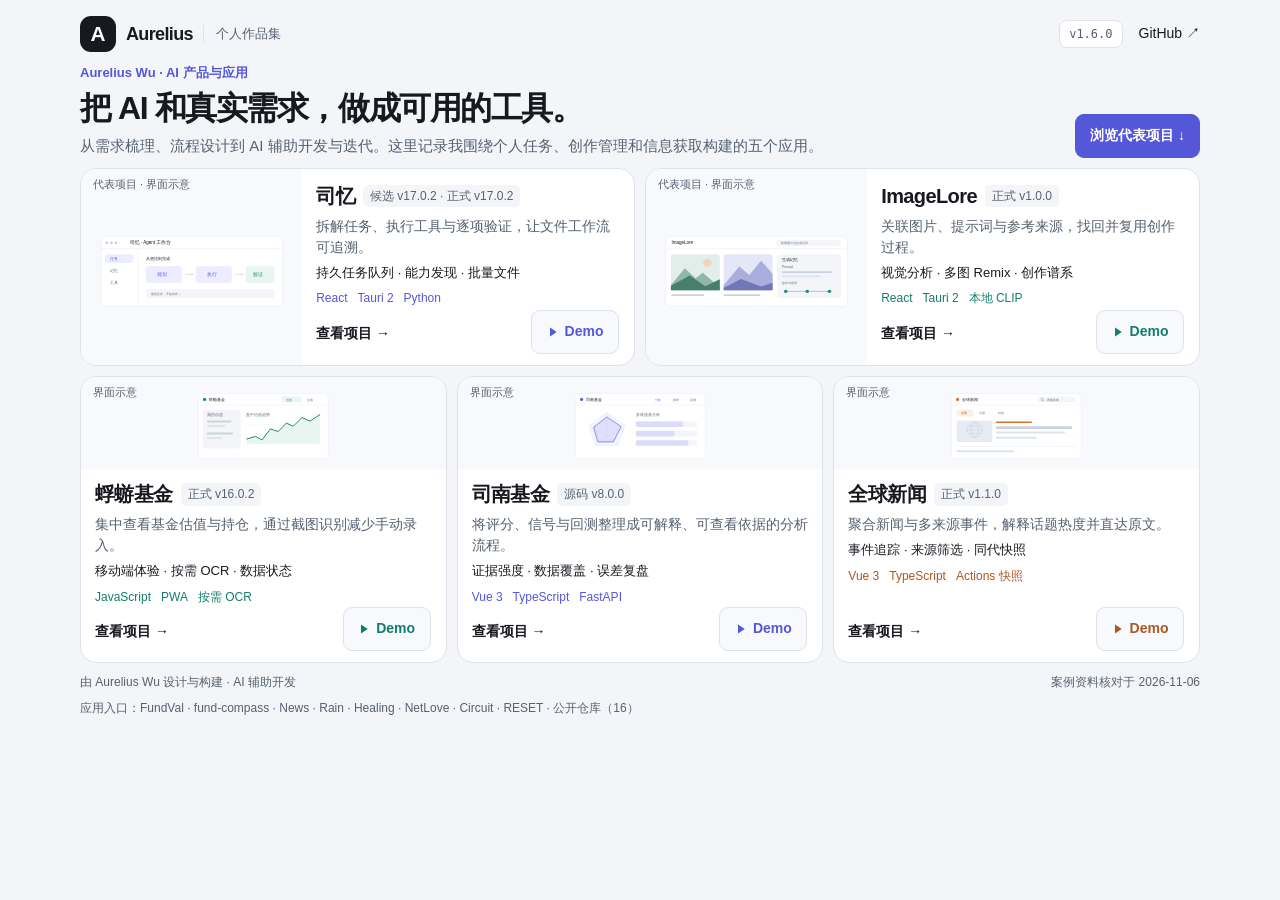
==== commit 656aebb4: "chore(portfolio): sync project versions and public repositories" ====
--- a/index.html
+++ b/index.html
@@ -1 +1 @@
-<!DOCTYPE html><html lang="zh-CN"><head><meta charset="UTF-8"><meta name="viewport" content="width=device-width, initial-scale=1"><meta name="application-version" content="1.6.0"><meta name="description" content="Aurelius Wu 的 AI 产品与应用作品集。了解司忆、ImageLore 等五个个人项目的需求、产品流程、实现取舍与 Demo。"><meta name="author" content="AureliusWu"><meta name="theme-color" content="#f3f5f8"><title>Aurelius Wu · 个人作品集</title><link rel="canonical" href="https://aureliuswu.github.io/"><meta property="og:title" content="Aurelius Wu · 个人作品集"><meta property="og:description" content="从真实需求到应用交付：AI 助手、图片生成记忆库与三个 Web 工具。"><meta property="og:type" content="website"><meta property="og:url" content="https://aureliuswu.github.io/"><link rel="icon" href="/favicon.ico" type="image/x-icon" sizes="16x16 32x32 48x48"><link rel="icon" href="/favicon.svg" type="image/svg+xml" sizes="any"><style>:root{color-scheme:light;--bg:#f3f5f8;--text:#17191f;--muted:#566171;--line:#dde2eb;--accent:#5557d9;--green:#137d6d;--orange:#ad571f;--font:-apple-system,BlinkMacSystemFont,"Segoe UI","PingFang SC","Microsoft YaHei",sans-serif;}*{box-sizing:border-box;}html{scroll-behavior:smooth;}body{margin:0;color:var(--text);background:var(--bg);font-family:var(--font);-webkit-font-smoothing:antialiased;}a{color:inherit;}.skip-link{position:absolute;top:8px;left:16px;z-index:3;padding:12px 16px;background:#fff;border:2px solid var(--accent);border-radius:8px;transform:translateY(-150%);}.skip-link:focus{transform:translateY(0);}.page{width:min(1184px,100%);margin:auto;padding:12px 32px 8px;}.topbar{display:flex;align-items:center;justify-content:space-between;flex-wrap:wrap;gap:12px;margin-bottom:8px;}.brand{display:flex;align-items:center;gap:10px;min-height:44px;text-decoration:none;}.brand-mark{display:grid;place-items:center;width:36px;height:36px;border-radius:11px;background:var(--text);color:#fff;font-size:1.3rem;font-weight:750;}.brand-name{font-size:1.125rem;font-weight:750;letter-spacing:-.035em;}.brand-note{border-left:1px solid var(--line);padding-left:12px;color:var(--muted);font-size:.8125rem;}.header-links{display:flex;align-items:center;gap:16px;}.version{padding:6px 9px;border:1px solid var(--line);border-radius:8px;background:#fff;font:.75rem Consolas,monospace;color:var(--muted);}.github{display:flex;align-items:center;gap:6px;min-height:44px;font-size:.875rem;text-decoration:none;}.intro{display:flex;align-items:flex-end;justify-content:space-between;flex-wrap:wrap;gap:12px;margin-bottom:10px;}.eyebrow{margin:0 0 6px;color:var(--accent);font-size:.8125rem;font-weight:650;}h1{margin:0;font-size:clamp(1.75rem,3.2vw,2rem);font-weight:730;letter-spacing:-.045em;line-height:1.25;}.intro-description{max-width:760px;margin:7px 0 0;color:var(--muted);font-size:.9375rem;line-height:1.5;}.intro-actions{display:flex;flex-wrap:wrap;gap:8px}.intro-button{display:inline-flex;align-items:center;min-height:44px;padding:10px 14px;border:1px solid var(--accent);border-radius:9px;background:var(--accent);color:#fff;font-size:.875rem;font-weight:650;text-decoration:none}.intro-button:hover{box-shadow:0 3px 10px #17191f12}.project-grid{display:grid;grid-template-columns:repeat(6,minmax(0,1fr));gap:10px;}.project-item{--project-color:var(--accent);position:relative;grid-column:span 2;min-width:0;display:flex;}.project-item.desktop{grid-column:span 3;}.project-card{width:100%;display:flex;flex-direction:column;overflow:hidden;border:1px solid var(--line);border-radius:16px;background:#fff;text-decoration:none;transition:border-color .16s,box-shadow .16s;}.project-card:hover{border-color:var(--project-color);box-shadow:0 5px 18px #17191f0b;}a:focus-visible{outline:3px solid var(--accent);outline-offset:4px;}.fundval,.imagelore{--project-color:var(--green);}.news{--project-color:var(--orange);}.preview{position:relative;height:92px;padding:12px 16px 6px;background:#f8f9fc;}.preview-label{position:absolute;top:8px;left:12px;color:var(--muted);font-size:.6875rem;}.preview-image{display:block;width:100%;height:100%;}.card-info{display:flex;flex:1;flex-direction:column;padding:12px 14px;min-width:0;}.card-heading{display:flex;align-items:center;flex-wrap:wrap;gap:8px;}h2{margin:0;font-size:1.25rem;line-height:1.35;font-weight:720;letter-spacing:-.03em;}.type{padding:3px 7px;border-radius:5px;background:#f3f5f8;color:var(--muted);font-size:.75rem;line-height:1.4;}.description{margin:6px 0 0;color:var(--muted);font-size:.875rem;line-height:1.5;}.focus{margin:5px 0 0;color:var(--text);font-size:.8125rem;line-height:1.5}.stack{display:flex;flex-wrap:wrap;gap:5px 10px;margin:7px 0 0;color:var(--project-color);font-size:.75rem;line-height:1.5;}.card-action{display:flex;align-items:center;min-height:44px;width:calc(100% - 6.5rem);margin-top:auto;padding-top:8px;font-size:.875rem;font-weight:650;line-height:1.5;}.demo-link{position:absolute;right:16px;bottom:12px;display:inline-flex;align-items:center;justify-content:center;gap:6px;min-width:88px;min-height:44px;padding:10px 13px;border:1px solid var(--line);border-radius:9px;background:#f8f9fc;color:var(--project-color);font-size:.875rem;font-weight:650;line-height:1.4;text-decoration:none;}.demo-link svg{width:12px;height:12px;fill:currentColor;flex-shrink:0;}.demo-link:hover{background:#fff;border-color:var(--project-color);}.desktop .project-card{flex-direction:row;}.desktop .preview{width:40%;height:auto;min-height:190px;flex-shrink:0;padding:18px 10px 10px;}.desktop .card-info{padding:14px;}footer{display:flex;justify-content:space-between;flex-wrap:wrap;gap:8px 20px;margin-top:10px;color:var(--muted);font-size:.75rem;line-height:1.5;}footer p{margin:0;}.repo-links{flex:0 0 100%;min-width:0;white-space:nowrap;overflow-x:auto;}.repo-links a{text-decoration:none;}.repo-links a:hover{text-decoration:underline;}@media (max-width:1000px){.page{padding:20px 24px;}.project-grid{grid-template-columns:repeat(2,minmax(0,1fr));}.project-item,.project-item.desktop{grid-column:span 1;}.desktop .project-card{flex-direction:column;}.desktop .preview{width:100%;height:132px;min-height:0;padding:16px 16px 8px;}.desktop .card-info{padding:16px;}}@media (max-width:600px){.page{padding:14px 16px 22px;}.topbar{margin-bottom:22px;}.brand-note{display:none;}.header-links{gap:12px;}.intro{margin-bottom:18px;gap:12px;}h1{font-size:1.75rem;}.intro-description{font-size:.875rem;}.project-grid{grid-template-columns:1fr;gap:14px;}.project-item,.project-item.desktop{grid-column:span 1;}.preview,.desktop .preview{width:100%;height:112px;min-height:0;padding:16px 20px 8px;}.card-info,.desktop .card-info{padding:14px 16px 16px;}h2{font-size:1.25rem;}footer{margin-top:22px;}}@media (prefers-reduced-motion:reduce){html{scroll-behavior:auto;}*,*::before,*::after{transition:none !important;}}</style></head><body><a class="skip-link" href="#projects">跳到项目</a><div class="page"><header class="topbar"><a class="brand" href="index.html" aria-label="Aurelius 主页"><span class="brand-mark" aria-hidden="true">A</span><span class="brand-name">Aurelius</span><span class="brand-note">个人作品集</span></a><div class="header-links"><span class="version" id="site-version" aria-label="主页版本">v1.6.0</span><a class="github" href="https://github.com/AureliusWu" aria-label="GitHub 主页">GitHub ↗</a></div></header><main><div class="intro"><div class="intro-copy"><p class="eyebrow">Aurelius Wu · AI 产品与应用</p><h1>把 AI 和真实需求，做成可用的工具。</h1><p class="intro-description">从需求梳理、流程设计到 AI 辅助开发与迭代。这里记录我围绕个人任务、创作管理和信息获取构建的五个应用。</p></div><div class="intro-actions"><a class="intro-button" href="#projects">浏览代表项目 ↓</a></div></div><section class="project-grid" id="projects" aria-label="项目作品集，司忆和 ImageLore 为代表项目"><article class="project-item desktop agent"><a class="project-card" data-project="Agent" href="demos/agent.html" aria-labelledby="title-agent" aria-describedby="access-agent desc-agent"><div class="preview"><span class="preview-label" aria-hidden="true">代表项目 · 界面示意</span><svg class="preview-image" viewBox="0 0 580 228" role="img" aria-labelledby="p4"><title id="p4">司忆：任务规划、工具执行与验证的功能预览</title><rect x="28" y="14" width="524" height="200" rx="12" fill="white" stroke="#dde2eb"/><path d="M28 49H552" stroke="#dde2eb"/><circle cx="46" cy="32" r="4" fill="#cbd2df"/><circle cx="59" cy="32" r="4" fill="#cbd2df"/><circle cx="72" cy="32" r="4" fill="#cbd2df"/><text x="111" y="36" font-size="13" font-family="sans-serif" fill="#17191f">司忆 · Agent 工作台</text><path d="M135 49v165" stroke="#dde2eb"/><rect x="40" y="65" width="82" height="25" rx="6" fill="#eeedff"/><text x="54" y="82" font-size="11" font-family="sans-serif" fill="#5f61e8">任务</text><text x="54" y="117" font-size="11" font-family="sans-serif" fill="#626a78">记忆</text><text x="54" y="151" font-size="11" font-family="sans-serif" fill="#626a78">工具</text><text x="158" y="81" font-size="12" font-family="sans-serif" fill="#17191f">从想法到完成</text><rect x="158" y="99" width="104" height="49" rx="8" fill="#eeedff"/><text x="190" y="129" font-size="13" font-family="sans-serif" fill="#5f61e8">规划</text><path d="M271 123h23m-5-5 5 5-5 5" stroke="#aab1bd" fill="none"/><rect x="302" y="99" width="104" height="49" rx="8" fill="#eeedff"/><text x="334" y="129" font-size="13" font-family="sans-serif" fill="#5f61e8">执行</text><path d="M415 123h23m-5-5 5 5-5 5" stroke="#aab1bd" fill="none"/><rect x="446" y="99" width="83" height="49" rx="8" fill="#e8f5f1"/><text x="467" y="129" font-size="13" font-family="sans-serif" fill="#168979">验证</text><rect x="158" y="166" width="371" height="25" rx="6" fill="#f3f5f8"/><text x="173" y="183" font-size="10" font-family="sans-serif" fill="#626a78">描述任务，开始协作…</text></svg></div><div class="card-info"><div class="card-heading"><h2 id="title-agent">司忆</h2><span class="type" id="access-agent">候选 v17.0.2 · 正式 v17.0.2</span></div><p class="description" id="desc-agent">拆解任务、执行工具与逐项验证，让文件工作流可追溯。</p><p class="focus">持久任务队列 · 能力发现 · 批量文件</p><p class="stack" aria-label="技术栈"><span>React</span><span>Tauri 2</span><span>Python</span></p><span class="card-action">查看项目 →</span></div></a><a class="demo-link" href="demos/agent.html#demo" aria-label="观看司忆 Demo 功能示意视频"><svg viewBox="0 0 16 16" aria-hidden="true"><path d="m4 2 9 6-9 6z"/></svg><span>Demo</span></a></article><article class="project-item desktop imagelore"><a class="project-card" data-project="ImageLore" href="demos/imagelore.html" aria-labelledby="title-imagelore" aria-describedby="access-imagelore desc-imagelore"><div class="preview"><span class="preview-label" aria-hidden="true">代表项目 · 界面示意</span><svg class="preview-image" viewBox="0 0 580 228" role="img" aria-labelledby="p5"><title id="p5">ImageLore：图片收藏、生成记录与检索的功能预览</title><rect x="28" y="14" width="524" height="200" rx="12" fill="white" stroke="#dde2eb"/><path d="M28 49H552" stroke="#dde2eb"/><text x="45" y="36" font-size="13" font-family="sans-serif" fill="#17191f">ImageLore</text><rect x="346" y="24" width="188" height="17" rx="6" fill="#f3f5f8"/><text x="361" y="36" font-size="10" font-family="sans-serif" fill="#626a78">检索图片与生成记录</text><rect x="43" y="65" width="141" height="104" rx="8" fill="#e2eee9"/><circle cx="148" cy="90" r="12" fill="#f3d4b8"/><path d="m43 154 40-49 31 29 21-16 49 43v8H43Z" fill="#91b7a9"/><path d="m43 156 54-30 45 31 42-20v32H43Z" fill="#477f6c"/><rect x="195" y="65" width="141" height="104" rx="8" fill="#e4e7f7"/><path d="m195 154 45-54 29 25 34-41 33 37v48H195Z" fill="#aaaedd"/><path d="m195 162 50-26 58 22 33-11v22H195Z" fill="#7176b4"/><rect x="349" y="65" width="185" height="126" rx="8" fill="#f3f5f8"/><text x="363" y="84" font-size="11" font-family="sans-serif" fill="#17191f">生成记忆</text><text x="363" y="105" font-size="10" font-family="sans-serif" fill="#626a78">Prompt</text><rect x="363" y="114" width="146" height="5" rx="2" fill="#cbd2df"/><rect x="363" y="126" width="112" height="5" rx="2" fill="#dde2eb"/><text x="363" y="151" font-size="10" font-family="sans-serif" fill="#626a78">版本与谱系</text><path d="M374 172h126" stroke="#91b7a9" stroke-width="2"/><circle cx="374" cy="172" r="5" fill="#168979"/><circle cx="436" cy="172" r="5" fill="#168979"/><circle cx="500" cy="172" r="5" fill="#168979"/><rect x="44" y="180" width="95" height="5" rx="2" fill="#cbd2df"/><rect x="195" y="180" width="106" height="5" rx="2" fill="#cbd2df"/></svg></div><div class="card-info"><div class="card-heading"><h2 id="title-imagelore">ImageLore</h2><span class="type" id="access-imagelore">正式 v1.0.0</span></div><p class="description" id="desc-imagelore">关联图片、提示词与参考来源，找回并复用创作过程。</p><p class="focus">视觉分析 · 多图 Remix · 创作谱系</p><p class="stack" aria-label="技术栈"><span>React</span><span>Tauri 2</span><span>本地 CLIP</span></p><span class="card-action">查看项目 →</span></div></a><a class="demo-link" href="demos/imagelore.html#demo" aria-label="观看ImageLore Demo 功能示意视频"><svg viewBox="0 0 16 16" aria-hidden="true"><path d="m4 2 9 6-9 6z"/></svg><span>Demo</span></a></article><article class="project-item fundval"><a class="project-card" data-project="FundVal" href="demos/fundval.html" aria-labelledby="title-fundval" aria-describedby="desc-fundval"><div class="preview"><span class="preview-label" aria-hidden="true">界面示意</span><svg class="preview-image" viewBox="0 0 440 228" role="img" aria-labelledby="p1"><title id="p1">蜉蝣基金：自选基金与盘中估值趋势的功能预览</title><rect x="20" y="14" width="400" height="200" rx="12" fill="white" stroke="#dde2eb"/><path d="M20 49H420" stroke="#dde2eb"/><circle cx="39" cy="32" r="5" fill="#168979"/><text x="52" y="36" font-size="13" font-family="sans-serif" fill="#17191f">蜉蝣基金</text><rect x="278" y="23" width="59" height="18" rx="5" fill="#e8f5f1"/><text x="290" y="36" font-size="10" font-family="sans-serif" fill="#168979">自选</text><text x="354" y="36" font-size="10" font-family="sans-serif" fill="#626a78">估值</text><rect x="34" y="64" width="116" height="119" rx="7" fill="#f3f5f8"/><text x="46" y="84" font-size="11" font-family="sans-serif" fill="#626a78">我的自选</text><rect x="46" y="97" width="76" height="6" rx="3" fill="#c9d7d3"/><rect x="46" y="112" width="57" height="5" rx="2" fill="#dde2eb"/><rect x="46" y="134" width="81" height="6" rx="3" fill="#c9d7d3"/><rect x="46" y="149" width="48" height="5" rx="2" fill="#dde2eb"/><text x="168" y="82" font-size="11" font-family="sans-serif" fill="#626a78">盘中估值趋势</text><path d="M166 110H401M166 139H401M166 169H401" stroke="#edf0f5"/><path d="m169 154 27-8 20 11 26-34 24 8 25-26 21 10 27-27 25 11 30-20v90H169Z" fill="#e8f5f1"/><path d="m169 154 27-8 20 11 26-34 24 8 25-26 21 10 27-27 25 11 30-20" fill="none" stroke="#168979" stroke-width="3" stroke-linecap="round" stroke-linejoin="round"/></svg></div><div class="card-info"><div class="card-heading"><h2 id="title-fundval">蜉蝣基金</h2><span class="type">正式 v16.0.2</span></div><p class="description" id="desc-fundval">集中查看基金估值与持仓，通过截图识别减少手动录入。</p><p class="focus">移动端体验 · 按需 OCR · 数据状态</p><p class="stack" aria-label="技术栈"><span>JavaScript</span><span>PWA</span><span>按需 OCR</span></p><span class="card-action">查看项目 →</span></div></a><a class="demo-link" href="demos/fundval.html#demo" aria-label="观看蜉蝣基金 Demo 功能示意视频"><svg viewBox="0 0 16 16" aria-hidden="true"><path d="m4 2 9 6-9 6z"/></svg><span>Demo</span></a></article><article class="project-item compass"><a class="project-card" data-project="fund-compass" href="demos/fund-compass.html" aria-labelledby="title-compass" aria-describedby="desc-compass"><div class="preview"><span class="preview-label" aria-hidden="true">界面示意</span><svg class="preview-image" viewBox="0 0 440 228" role="img" aria-labelledby="preview-compass"><title id="preview-compass">司南基金：选基分析、择时信号与回测的功能预览</title><rect x="20" y="14" width="400" height="200" rx="12" fill="white" stroke="#dde2eb"/><path d="M20 49H420" stroke="#dde2eb"/><circle cx="39" cy="32" r="5" fill="#5f61e8"/><text x="52" y="36" font-size="13" font-family="sans-serif" fill="#17191f">司南基金</text><text x="266" y="36" font-size="10" font-family="sans-serif" fill="#5f61e8">分析</text><text x="321" y="36" font-size="10" font-family="sans-serif" fill="#626a78">择时</text><text x="374" y="36" font-size="10" font-family="sans-serif" fill="#626a78">回测</text><polygon points="117,72 173,113 152,174 82,174 61,113" fill="#f4f3ff" stroke="#dde2eb"/><polygon points="117,88 155,116 141,158 93,158 79,116" fill="none" stroke="#dde2eb"/><path d="m117 72v75m56-34-56 34m35 27-35-27m-35 27 35-27m-56-34 56 34" stroke="#dde2eb"/><polygon points="117,86 161,116 137,163 89,163 76,118" fill="#5f61e822" stroke="#5f61e8" stroke-width="2"/><text x="206" y="84" font-size="11" font-family="sans-serif" fill="#626a78">多维选基分析</text><rect x="206" y="100" width="189" height="17" rx="5" fill="#f3f5f8"/><rect x="206" y="100" width="147" height="17" rx="5" fill="#dcdcf9"/><rect x="206" y="129" width="189" height="17" rx="5" fill="#f3f5f8"/><rect x="206" y="129" width="119" height="17" rx="5" fill="#dcdcf9"/><rect x="206" y="158" width="189" height="17" rx="5" fill="#f3f5f8"/><rect x="206" y="158" width="162" height="17" rx="5" fill="#dcdcf9"/></svg></div><div class="card-info"><div class="card-heading"><h2 id="title-compass">司南基金</h2><span class="type">源码 v8.0.0</span></div><p class="description" id="desc-compass">将评分、信号与回测整理成可解释、可查看依据的分析流程。</p><p class="focus">证据强度 · 数据覆盖 · 误差复盘</p><p class="stack" aria-label="技术栈"><span>Vue 3</span><span>TypeScript</span><span>FastAPI</span></p><span class="card-action">查看项目 →</span></div></a><a class="demo-link" href="demos/fund-compass.html#demo" aria-label="观看司南基金 Demo 功能示意视频"><svg viewBox="0 0 16 16" aria-hidden="true"><path d="m4 2 9 6-9 6z"/></svg><span>Demo</span></a></article><article class="project-item news"><a class="project-card" data-project="News" href="demos/news.html" aria-labelledby="title-news" aria-describedby="desc-news"><div class="preview"><span class="preview-label" aria-hidden="true">界面示意</span><svg class="preview-image" viewBox="0 0 440 228" role="img" aria-labelledby="p3"><title id="p3">全球新闻：地区筛选与新闻卡片的功能预览</title><rect x="20" y="14" width="400" height="200" rx="12" fill="white" stroke="#dde2eb"/><path d="M20 49H420" stroke="#dde2eb"/><circle cx="39" cy="32" r="5" fill="#d8732f"/><text x="52" y="36" font-size="13" font-family="sans-serif" fill="#17191f">全球新闻</text><rect x="286" y="24" width="115" height="17" rx="6" fill="#f3f5f8"/><circle cx="300" cy="32" r="4" fill="none" stroke="#626a78"/><path d="m303 35 3 3" stroke="#626a78"/><text x="315" y="36" font-size="10" font-family="sans-serif" fill="#626a78">搜索新闻</text><rect x="36" y="63" width="51" height="22" rx="6" fill="#fbeee4"/><text x="49" y="78" font-size="10" font-family="sans-serif" fill="#9a4e1b">全球</text><text x="106" y="78" font-size="10" font-family="sans-serif" fill="#626a78">中国</text><text x="164" y="78" font-size="10" font-family="sans-serif" fill="#626a78">科技</text><rect x="36" y="97" width="110" height="67" rx="7" fill="#e7ecf4"/><circle cx="92" cy="126" r="23" fill="none" stroke="#aebfd7"/><ellipse cx="92" cy="126" rx="11" ry="23" fill="none" stroke="#aebfd7"/><path d="M69 126h46m-41-11h36m-36 22h36" stroke="#aebfd7"/><rect x="157" y="100" width="111" height="5" rx="2" fill="#d8732f"/><rect x="157" y="115" width="235" height="8" rx="3" fill="#cbd2df"/><rect x="157" y="131" width="213" height="6" rx="3" fill="#dde2eb"/><rect x="157" y="147" width="126" height="6" rx="3" fill="#dde2eb"/><path d="M36 177H402" stroke="#dde2eb"/><rect x="36" y="189" width="177" height="6" rx="3" fill="#dde2eb"/></svg></div><div class="card-info"><div class="card-heading"><h2 id="title-news">全球新闻</h2><span class="type">正式 v1.1.0</span></div><p class="description" id="desc-news">聚合新闻与多来源事件，解释话题热度并直达原文。</p><p class="focus">事件追踪 · 来源筛选 · 同代快照</p><p class="stack" aria-label="技术栈"><span>Vue 3</span><span>TypeScript</span><span>Actions 快照</span></p><span class="card-action">查看项目 →</span></div></a><a class="demo-link" href="demos/news.html#demo" aria-label="观看全球新闻 Demo 功能示意视频"><svg viewBox="0 0 16 16" aria-hidden="true"><path d="m4 2 9 6-9 6z"/></svg><span>Demo</span></a></article></section></main><footer><p>由 Aurelius Wu 设计与构建 · AI 辅助开发</p><p>案例资料核对于 2026-11-06</p><p class="repo-links">应用入口：<a href="https://aureliuswu.github.io/FundVal/">FundVal</a> · <a href="https://aureliuswu.github.io/fund-compass/">fund-compass</a> · <a href="https://aureliuswu.github.io/News/">News</a> · <a href="https://aureliuswu.github.io/Rain/">Rain</a> · <a href="https://aureliuswu.github.io/Healing/">Healing</a> · <a href="https://aureliuswu.github.io/NetLove/">NetLove</a> · <a href="https://aureliuswu.github.io/Circuit/">Circuit</a> · <a href="https://aureliuswu.github.io/RESET/">RESET</a> · <a data-public-repositories href="repositories.html">公开仓库（15）</a></p></footer></div></body></html>+<!DOCTYPE html><html lang="zh-CN"><head><meta charset="UTF-8"><meta name="viewport" content="width=device-width, initial-scale=1"><meta name="application-version" content="1.6.0"><meta name="description" content="Aurelius Wu 的 AI 产品与应用作品集。了解司忆、ImageLore 等五个个人项目的需求、产品流程、实现取舍与 Demo。"><meta name="author" content="AureliusWu"><meta name="theme-color" content="#f3f5f8"><title>Aurelius Wu · 个人作品集</title><link rel="canonical" href="https://aureliuswu.github.io/"><meta property="og:title" content="Aurelius Wu · 个人作品集"><meta property="og:description" content="从真实需求到应用交付：AI 助手、图片生成记忆库与三个 Web 工具。"><meta property="og:type" content="website"><meta property="og:url" content="https://aureliuswu.github.io/"><link rel="icon" href="/favicon.ico" type="image/x-icon" sizes="16x16 32x32 48x48"><link rel="icon" href="/favicon.svg" type="image/svg+xml" sizes="any"><style>:root{color-scheme:light;--bg:#f3f5f8;--text:#17191f;--muted:#566171;--line:#dde2eb;--accent:#5557d9;--green:#137d6d;--orange:#ad571f;--font:-apple-system,BlinkMacSystemFont,"Segoe UI","PingFang SC","Microsoft YaHei",sans-serif;}*{box-sizing:border-box;}html{scroll-behavior:smooth;}body{margin:0;color:var(--text);background:var(--bg);font-family:var(--font);-webkit-font-smoothing:antialiased;}a{color:inherit;}.skip-link{position:absolute;top:8px;left:16px;z-index:3;padding:12px 16px;background:#fff;border:2px solid var(--accent);border-radius:8px;transform:translateY(-150%);}.skip-link:focus{transform:translateY(0);}.page{width:min(1184px,100%);margin:auto;padding:12px 32px 8px;}.topbar{display:flex;align-items:center;justify-content:space-between;flex-wrap:wrap;gap:12px;margin-bottom:8px;}.brand{display:flex;align-items:center;gap:10px;min-height:44px;text-decoration:none;}.brand-mark{display:grid;place-items:center;width:36px;height:36px;border-radius:11px;background:var(--text);color:#fff;font-size:1.3rem;font-weight:750;}.brand-name{font-size:1.125rem;font-weight:750;letter-spacing:-.035em;}.brand-note{border-left:1px solid var(--line);padding-left:12px;color:var(--muted);font-size:.8125rem;}.header-links{display:flex;align-items:center;gap:16px;}.version{padding:6px 9px;border:1px solid var(--line);border-radius:8px;background:#fff;font:.75rem Consolas,monospace;color:var(--muted);}.github{display:flex;align-items:center;gap:6px;min-height:44px;font-size:.875rem;text-decoration:none;}.intro{display:flex;align-items:flex-end;justify-content:space-between;flex-wrap:wrap;gap:12px;margin-bottom:10px;}.eyebrow{margin:0 0 6px;color:var(--accent);font-size:.8125rem;font-weight:650;}h1{margin:0;font-size:clamp(1.75rem,3.2vw,2rem);font-weight:730;letter-spacing:-.045em;line-height:1.25;}.intro-description{max-width:760px;margin:7px 0 0;color:var(--muted);font-size:.9375rem;line-height:1.5;}.intro-actions{display:flex;flex-wrap:wrap;gap:8px}.intro-button{display:inline-flex;align-items:center;min-height:44px;padding:10px 14px;border:1px solid var(--accent);border-radius:9px;background:var(--accent);color:#fff;font-size:.875rem;font-weight:650;text-decoration:none}.intro-button:hover{box-shadow:0 3px 10px #17191f12}.project-grid{display:grid;grid-template-columns:repeat(6,minmax(0,1fr));gap:10px;}.project-item{--project-color:var(--accent);position:relative;grid-column:span 2;min-width:0;display:flex;}.project-item.desktop{grid-column:span 3;}.project-card{width:100%;display:flex;flex-direction:column;overflow:hidden;border:1px solid var(--line);border-radius:16px;background:#fff;text-decoration:none;transition:border-color .16s,box-shadow .16s;}.project-card:hover{border-color:var(--project-color);box-shadow:0 5px 18px #17191f0b;}a:focus-visible{outline:3px solid var(--accent);outline-offset:4px;}.fundval,.imagelore{--project-color:var(--green);}.news{--project-color:var(--orange);}.preview{position:relative;height:92px;padding:12px 16px 6px;background:#f8f9fc;}.preview-label{position:absolute;top:8px;left:12px;color:var(--muted);font-size:.6875rem;}.preview-image{display:block;width:100%;height:100%;}.card-info{display:flex;flex:1;flex-direction:column;padding:12px 14px;min-width:0;}.card-heading{display:flex;align-items:center;flex-wrap:wrap;gap:8px;}h2{margin:0;font-size:1.25rem;line-height:1.35;font-weight:720;letter-spacing:-.03em;}.type{padding:3px 7px;border-radius:5px;background:#f3f5f8;color:var(--muted);font-size:.75rem;line-height:1.4;}.description{margin:6px 0 0;color:var(--muted);font-size:.875rem;line-height:1.5;}.focus{margin:5px 0 0;color:var(--text);font-size:.8125rem;line-height:1.5}.stack{display:flex;flex-wrap:wrap;gap:5px 10px;margin:7px 0 0;color:var(--project-color);font-size:.75rem;line-height:1.5;}.card-action{display:flex;align-items:center;min-height:44px;width:calc(100% - 6.5rem);margin-top:auto;padding-top:8px;font-size:.875rem;font-weight:650;line-height:1.5;}.demo-link{position:absolute;right:16px;bottom:12px;display:inline-flex;align-items:center;justify-content:center;gap:6px;min-width:88px;min-height:44px;padding:10px 13px;border:1px solid var(--line);border-radius:9px;background:#f8f9fc;color:var(--project-color);font-size:.875rem;font-weight:650;line-height:1.4;text-decoration:none;}.demo-link svg{width:12px;height:12px;fill:currentColor;flex-shrink:0;}.demo-link:hover{background:#fff;border-color:var(--project-color);}.desktop .project-card{flex-direction:row;}.desktop .preview{width:40%;height:auto;min-height:190px;flex-shrink:0;padding:18px 10px 10px;}.desktop .card-info{padding:14px;}footer{display:flex;justify-content:space-between;flex-wrap:wrap;gap:8px 20px;margin-top:10px;color:var(--muted);font-size:.75rem;line-height:1.5;}footer p{margin:0;}.repo-links{flex:0 0 100%;min-width:0;white-space:nowrap;overflow-x:auto;}.repo-links a{text-decoration:none;}.repo-links a:hover{text-decoration:underline;}@media (max-width:1000px){.page{padding:20px 24px;}.project-grid{grid-template-columns:repeat(2,minmax(0,1fr));}.project-item,.project-item.desktop{grid-column:span 1;}.desktop .project-card{flex-direction:column;}.desktop .preview{width:100%;height:132px;min-height:0;padding:16px 16px 8px;}.desktop .card-info{padding:16px;}}@media (max-width:600px){.page{padding:14px 16px 22px;}.topbar{margin-bottom:22px;}.brand-note{display:none;}.header-links{gap:12px;}.intro{margin-bottom:18px;gap:12px;}h1{font-size:1.75rem;}.intro-description{font-size:.875rem;}.project-grid{grid-template-columns:1fr;gap:14px;}.project-item,.project-item.desktop{grid-column:span 1;}.preview,.desktop .preview{width:100%;height:112px;min-height:0;padding:16px 20px 8px;}.card-info,.desktop .card-info{padding:14px 16px 16px;}h2{font-size:1.25rem;}footer{margin-top:22px;}}@media (prefers-reduced-motion:reduce){html{scroll-behavior:auto;}*,*::before,*::after{transition:none !important;}}</style></head><body><a class="skip-link" href="#projects">跳到项目</a><div class="page"><header class="topbar"><a class="brand" href="index.html" aria-label="Aurelius 主页"><span class="brand-mark" aria-hidden="true">A</span><span class="brand-name">Aurelius</span><span class="brand-note">个人作品集</span></a><div class="header-links"><span class="version" id="site-version" aria-label="主页版本">v1.6.0</span><a class="github" href="https://github.com/AureliusWu" aria-label="GitHub 主页">GitHub ↗</a></div></header><main><div class="intro"><div class="intro-copy"><p class="eyebrow">Aurelius Wu · AI 产品与应用</p><h1>把 AI 和真实需求，做成可用的工具。</h1><p class="intro-description">从需求梳理、流程设计到 AI 辅助开发与迭代。这里记录我围绕个人任务、创作管理和信息获取构建的五个应用。</p></div><div class="intro-actions"><a class="intro-button" href="#projects">浏览代表项目 ↓</a></div></div><section class="project-grid" id="projects" aria-label="项目作品集，司忆和 ImageLore 为代表项目"><article class="project-item desktop agent"><a class="project-card" data-project="Agent" href="demos/agent.html" aria-labelledby="title-agent" aria-describedby="access-agent desc-agent"><div class="preview"><span class="preview-label" aria-hidden="true">代表项目 · 界面示意</span><svg class="preview-image" viewBox="0 0 580 228" role="img" aria-labelledby="p4"><title id="p4">司忆：任务规划、工具执行与验证的功能预览</title><rect x="28" y="14" width="524" height="200" rx="12" fill="white" stroke="#dde2eb"/><path d="M28 49H552" stroke="#dde2eb"/><circle cx="46" cy="32" r="4" fill="#cbd2df"/><circle cx="59" cy="32" r="4" fill="#cbd2df"/><circle cx="72" cy="32" r="4" fill="#cbd2df"/><text x="111" y="36" font-size="13" font-family="sans-serif" fill="#17191f">司忆 · Agent 工作台</text><path d="M135 49v165" stroke="#dde2eb"/><rect x="40" y="65" width="82" height="25" rx="6" fill="#eeedff"/><text x="54" y="82" font-size="11" font-family="sans-serif" fill="#5f61e8">任务</text><text x="54" y="117" font-size="11" font-family="sans-serif" fill="#626a78">记忆</text><text x="54" y="151" font-size="11" font-family="sans-serif" fill="#626a78">工具</text><text x="158" y="81" font-size="12" font-family="sans-serif" fill="#17191f">从想法到完成</text><rect x="158" y="99" width="104" height="49" rx="8" fill="#eeedff"/><text x="190" y="129" font-size="13" font-family="sans-serif" fill="#5f61e8">规划</text><path d="M271 123h23m-5-5 5 5-5 5" stroke="#aab1bd" fill="none"/><rect x="302" y="99" width="104" height="49" rx="8" fill="#eeedff"/><text x="334" y="129" font-size="13" font-family="sans-serif" fill="#5f61e8">执行</text><path d="M415 123h23m-5-5 5 5-5 5" stroke="#aab1bd" fill="none"/><rect x="446" y="99" width="83" height="49" rx="8" fill="#e8f5f1"/><text x="467" y="129" font-size="13" font-family="sans-serif" fill="#168979">验证</text><rect x="158" y="166" width="371" height="25" rx="6" fill="#f3f5f8"/><text x="173" y="183" font-size="10" font-family="sans-serif" fill="#626a78">描述任务，开始协作…</text></svg></div><div class="card-info"><div class="card-heading"><h2 id="title-agent">司忆</h2><span class="type" id="access-agent">候选 v17.0.2 · 正式 v17.0.2</span></div><p class="description" id="desc-agent">拆解任务、执行工具与逐项验证，让文件工作流可追溯。</p><p class="focus">持久任务队列 · 能力发现 · 批量文件</p><p class="stack" aria-label="技术栈"><span>React</span><span>Tauri 2</span><span>Python</span></p><span class="card-action">查看项目 →</span></div></a><a class="demo-link" href="demos/agent.html#demo" aria-label="观看司忆 Demo 功能示意视频"><svg viewBox="0 0 16 16" aria-hidden="true"><path d="m4 2 9 6-9 6z"/></svg><span>Demo</span></a></article><article class="project-item desktop imagelore"><a class="project-card" data-project="ImageLore" href="demos/imagelore.html" aria-labelledby="title-imagelore" aria-describedby="access-imagelore desc-imagelore"><div class="preview"><span class="preview-label" aria-hidden="true">代表项目 · 界面示意</span><svg class="preview-image" viewBox="0 0 580 228" role="img" aria-labelledby="p5"><title id="p5">ImageLore：图片收藏、生成记录与检索的功能预览</title><rect x="28" y="14" width="524" height="200" rx="12" fill="white" stroke="#dde2eb"/><path d="M28 49H552" stroke="#dde2eb"/><text x="45" y="36" font-size="13" font-family="sans-serif" fill="#17191f">ImageLore</text><rect x="346" y="24" width="188" height="17" rx="6" fill="#f3f5f8"/><text x="361" y="36" font-size="10" font-family="sans-serif" fill="#626a78">检索图片与生成记录</text><rect x="43" y="65" width="141" height="104" rx="8" fill="#e2eee9"/><circle cx="148" cy="90" r="12" fill="#f3d4b8"/><path d="m43 154 40-49 31 29 21-16 49 43v8H43Z" fill="#91b7a9"/><path d="m43 156 54-30 45 31 42-20v32H43Z" fill="#477f6c"/><rect x="195" y="65" width="141" height="104" rx="8" fill="#e4e7f7"/><path d="m195 154 45-54 29 25 34-41 33 37v48H195Z" fill="#aaaedd"/><path d="m195 162 50-26 58 22 33-11v22H195Z" fill="#7176b4"/><rect x="349" y="65" width="185" height="126" rx="8" fill="#f3f5f8"/><text x="363" y="84" font-size="11" font-family="sans-serif" fill="#17191f">生成记忆</text><text x="363" y="105" font-size="10" font-family="sans-serif" fill="#626a78">Prompt</text><rect x="363" y="114" width="146" height="5" rx="2" fill="#cbd2df"/><rect x="363" y="126" width="112" height="5" rx="2" fill="#dde2eb"/><text x="363" y="151" font-size="10" font-family="sans-serif" fill="#626a78">版本与谱系</text><path d="M374 172h126" stroke="#91b7a9" stroke-width="2"/><circle cx="374" cy="172" r="5" fill="#168979"/><circle cx="436" cy="172" r="5" fill="#168979"/><circle cx="500" cy="172" r="5" fill="#168979"/><rect x="44" y="180" width="95" height="5" rx="2" fill="#cbd2df"/><rect x="195" y="180" width="106" height="5" rx="2" fill="#cbd2df"/></svg></div><div class="card-info"><div class="card-heading"><h2 id="title-imagelore">ImageLore</h2><span class="type" id="access-imagelore">正式 v1.0.0</span></div><p class="description" id="desc-imagelore">关联图片、提示词与参考来源，找回并复用创作过程。</p><p class="focus">视觉分析 · 多图 Remix · 创作谱系</p><p class="stack" aria-label="技术栈"><span>React</span><span>Tauri 2</span><span>本地 CLIP</span></p><span class="card-action">查看项目 →</span></div></a><a class="demo-link" href="demos/imagelore.html#demo" aria-label="观看ImageLore Demo 功能示意视频"><svg viewBox="0 0 16 16" aria-hidden="true"><path d="m4 2 9 6-9 6z"/></svg><span>Demo</span></a></article><article class="project-item fundval"><a class="project-card" data-project="FundVal" href="demos/fundval.html" aria-labelledby="title-fundval" aria-describedby="desc-fundval"><div class="preview"><span class="preview-label" aria-hidden="true">界面示意</span><svg class="preview-image" viewBox="0 0 440 228" role="img" aria-labelledby="p1"><title id="p1">蜉蝣基金：自选基金与盘中估值趋势的功能预览</title><rect x="20" y="14" width="400" height="200" rx="12" fill="white" stroke="#dde2eb"/><path d="M20 49H420" stroke="#dde2eb"/><circle cx="39" cy="32" r="5" fill="#168979"/><text x="52" y="36" font-size="13" font-family="sans-serif" fill="#17191f">蜉蝣基金</text><rect x="278" y="23" width="59" height="18" rx="5" fill="#e8f5f1"/><text x="290" y="36" font-size="10" font-family="sans-serif" fill="#168979">自选</text><text x="354" y="36" font-size="10" font-family="sans-serif" fill="#626a78">估值</text><rect x="34" y="64" width="116" height="119" rx="7" fill="#f3f5f8"/><text x="46" y="84" font-size="11" font-family="sans-serif" fill="#626a78">我的自选</text><rect x="46" y="97" width="76" height="6" rx="3" fill="#c9d7d3"/><rect x="46" y="112" width="57" height="5" rx="2" fill="#dde2eb"/><rect x="46" y="134" width="81" height="6" rx="3" fill="#c9d7d3"/><rect x="46" y="149" width="48" height="5" rx="2" fill="#dde2eb"/><text x="168" y="82" font-size="11" font-family="sans-serif" fill="#626a78">盘中估值趋势</text><path d="M166 110H401M166 139H401M166 169H401" stroke="#edf0f5"/><path d="m169 154 27-8 20 11 26-34 24 8 25-26 21 10 27-27 25 11 30-20v90H169Z" fill="#e8f5f1"/><path d="m169 154 27-8 20 11 26-34 24 8 25-26 21 10 27-27 25 11 30-20" fill="none" stroke="#168979" stroke-width="3" stroke-linecap="round" stroke-linejoin="round"/></svg></div><div class="card-info"><div class="card-heading"><h2 id="title-fundval">蜉蝣基金</h2><span class="type">正式 v16.0.2</span></div><p class="description" id="desc-fundval">集中查看基金估值与持仓，通过截图识别减少手动录入。</p><p class="focus">移动端体验 · 按需 OCR · 数据状态</p><p class="stack" aria-label="技术栈"><span>JavaScript</span><span>PWA</span><span>按需 OCR</span></p><span class="card-action">查看项目 →</span></div></a><a class="demo-link" href="demos/fundval.html#demo" aria-label="观看蜉蝣基金 Demo 功能示意视频"><svg viewBox="0 0 16 16" aria-hidden="true"><path d="m4 2 9 6-9 6z"/></svg><span>Demo</span></a></article><article class="project-item compass"><a class="project-card" data-project="fund-compass" href="demos/fund-compass.html" aria-labelledby="title-compass" aria-describedby="desc-compass"><div class="preview"><span class="preview-label" aria-hidden="true">界面示意</span><svg class="preview-image" viewBox="0 0 440 228" role="img" aria-labelledby="preview-compass"><title id="preview-compass">司南基金：选基分析、择时信号与回测的功能预览</title><rect x="20" y="14" width="400" height="200" rx="12" fill="white" stroke="#dde2eb"/><path d="M20 49H420" stroke="#dde2eb"/><circle cx="39" cy="32" r="5" fill="#5f61e8"/><text x="52" y="36" font-size="13" font-family="sans-serif" fill="#17191f">司南基金</text><text x="266" y="36" font-size="10" font-family="sans-serif" fill="#5f61e8">分析</text><text x="321" y="36" font-size="10" font-family="sans-serif" fill="#626a78">择时</text><text x="374" y="36" font-size="10" font-family="sans-serif" fill="#626a78">回测</text><polygon points="117,72 173,113 152,174 82,174 61,113" fill="#f4f3ff" stroke="#dde2eb"/><polygon points="117,88 155,116 141,158 93,158 79,116" fill="none" stroke="#dde2eb"/><path d="m117 72v75m56-34-56 34m35 27-35-27m-35 27 35-27m-56-34 56 34" stroke="#dde2eb"/><polygon points="117,86 161,116 137,163 89,163 76,118" fill="#5f61e822" stroke="#5f61e8" stroke-width="2"/><text x="206" y="84" font-size="11" font-family="sans-serif" fill="#626a78">多维选基分析</text><rect x="206" y="100" width="189" height="17" rx="5" fill="#f3f5f8"/><rect x="206" y="100" width="147" height="17" rx="5" fill="#dcdcf9"/><rect x="206" y="129" width="189" height="17" rx="5" fill="#f3f5f8"/><rect x="206" y="129" width="119" height="17" rx="5" fill="#dcdcf9"/><rect x="206" y="158" width="189" height="17" rx="5" fill="#f3f5f8"/><rect x="206" y="158" width="162" height="17" rx="5" fill="#dcdcf9"/></svg></div><div class="card-info"><div class="card-heading"><h2 id="title-compass">司南基金</h2><span class="type">源码 v8.0.0</span></div><p class="description" id="desc-compass">将评分、信号与回测整理成可解释、可查看依据的分析流程。</p><p class="focus">证据强度 · 数据覆盖 · 误差复盘</p><p class="stack" aria-label="技术栈"><span>Vue 3</span><span>TypeScript</span><span>FastAPI</span></p><span class="card-action">查看项目 →</span></div></a><a class="demo-link" href="demos/fund-compass.html#demo" aria-label="观看司南基金 Demo 功能示意视频"><svg viewBox="0 0 16 16" aria-hidden="true"><path d="m4 2 9 6-9 6z"/></svg><span>Demo</span></a></article><article class="project-item news"><a class="project-card" data-project="News" href="demos/news.html" aria-labelledby="title-news" aria-describedby="desc-news"><div class="preview"><span class="preview-label" aria-hidden="true">界面示意</span><svg class="preview-image" viewBox="0 0 440 228" role="img" aria-labelledby="p3"><title id="p3">全球新闻：地区筛选与新闻卡片的功能预览</title><rect x="20" y="14" width="400" height="200" rx="12" fill="white" stroke="#dde2eb"/><path d="M20 49H420" stroke="#dde2eb"/><circle cx="39" cy="32" r="5" fill="#d8732f"/><text x="52" y="36" font-size="13" font-family="sans-serif" fill="#17191f">全球新闻</text><rect x="286" y="24" width="115" height="17" rx="6" fill="#f3f5f8"/><circle cx="300" cy="32" r="4" fill="none" stroke="#626a78"/><path d="m303 35 3 3" stroke="#626a78"/><text x="315" y="36" font-size="10" font-family="sans-serif" fill="#626a78">搜索新闻</text><rect x="36" y="63" width="51" height="22" rx="6" fill="#fbeee4"/><text x="49" y="78" font-size="10" font-family="sans-serif" fill="#9a4e1b">全球</text><text x="106" y="78" font-size="10" font-family="sans-serif" fill="#626a78">中国</text><text x="164" y="78" font-size="10" font-family="sans-serif" fill="#626a78">科技</text><rect x="36" y="97" width="110" height="67" rx="7" fill="#e7ecf4"/><circle cx="92" cy="126" r="23" fill="none" stroke="#aebfd7"/><ellipse cx="92" cy="126" rx="11" ry="23" fill="none" stroke="#aebfd7"/><path d="M69 126h46m-41-11h36m-36 22h36" stroke="#aebfd7"/><rect x="157" y="100" width="111" height="5" rx="2" fill="#d8732f"/><rect x="157" y="115" width="235" height="8" rx="3" fill="#cbd2df"/><rect x="157" y="131" width="213" height="6" rx="3" fill="#dde2eb"/><rect x="157" y="147" width="126" height="6" rx="3" fill="#dde2eb"/><path d="M36 177H402" stroke="#dde2eb"/><rect x="36" y="189" width="177" height="6" rx="3" fill="#dde2eb"/></svg></div><div class="card-info"><div class="card-heading"><h2 id="title-news">全球新闻</h2><span class="type">正式 v1.1.0</span></div><p class="description" id="desc-news">聚合新闻与多来源事件，解释话题热度并直达原文。</p><p class="focus">事件追踪 · 来源筛选 · 同代快照</p><p class="stack" aria-label="技术栈"><span>Vue 3</span><span>TypeScript</span><span>Actions 快照</span></p><span class="card-action">查看项目 →</span></div></a><a class="demo-link" href="demos/news.html#demo" aria-label="观看全球新闻 Demo 功能示意视频"><svg viewBox="0 0 16 16" aria-hidden="true"><path d="m4 2 9 6-9 6z"/></svg><span>Demo</span></a></article></section></main><footer><p>由 Aurelius Wu 设计与构建 · AI 辅助开发</p><p>案例资料核对于 2026-11-06</p><p class="repo-links">应用入口：<a href="https://aureliuswu.github.io/FundVal/">FundVal</a> · <a href="https://aureliuswu.github.io/fund-compass/">fund-compass</a> · <a href="https://aureliuswu.github.io/News/">News</a> · <a href="https://aureliuswu.github.io/Rain/">Rain</a> · <a href="https://aureliuswu.github.io/Healing/">Healing</a> · <a href="https://aureliuswu.github.io/NetLove/">NetLove</a> · <a href="https://aureliuswu.github.io/Circuit/">Circuit</a> · <a href="https://aureliuswu.github.io/RESET/">RESET</a> · <a data-public-repositories href="repositories.html">公开仓库（16）</a></p></footer></div></body></html>
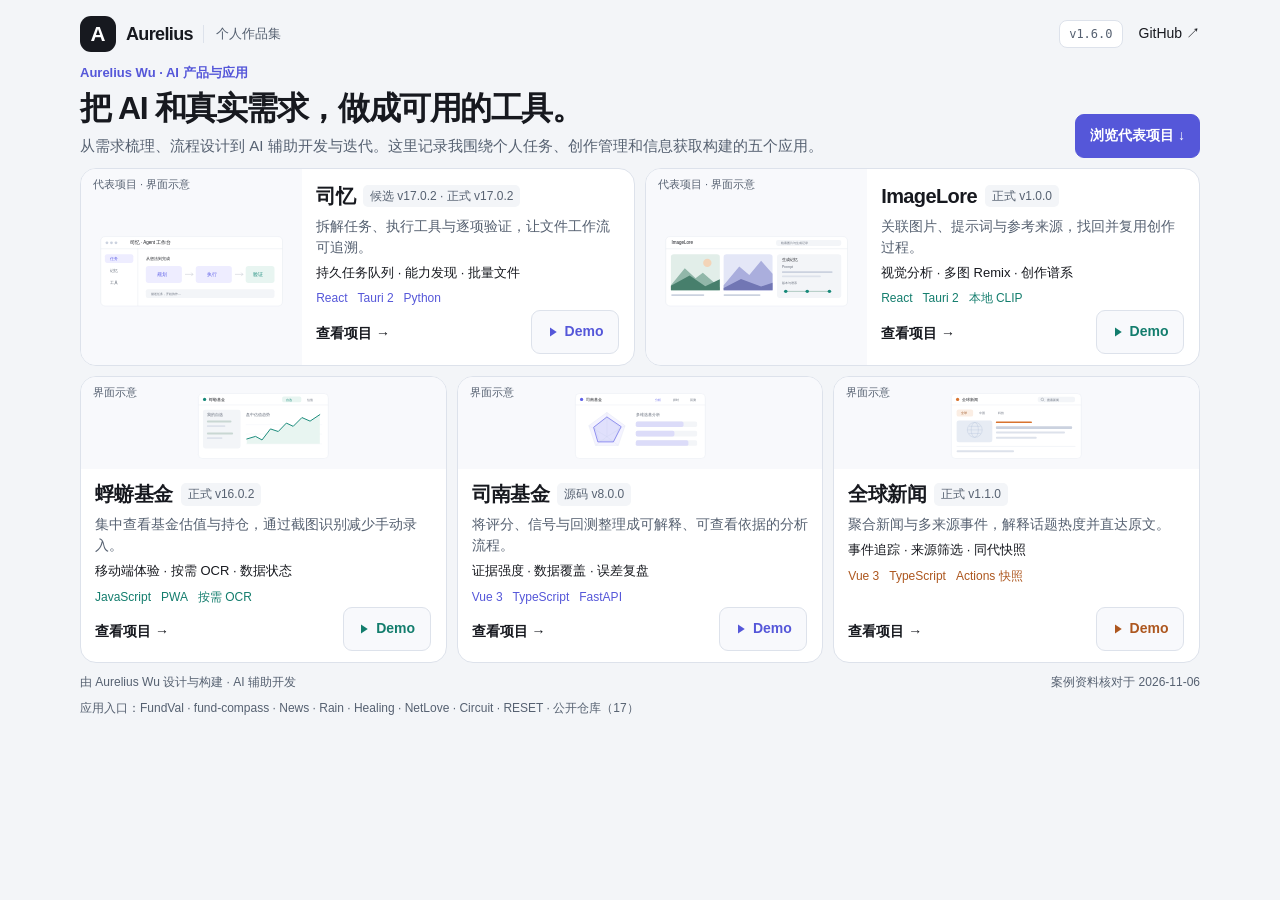
==== commit c18f14fc: "chore(portfolio): sync project versions and public repositories" ====
--- a/index.html
+++ b/index.html
@@ -1 +1 @@
-<!DOCTYPE html><html lang="zh-CN"><head><meta charset="UTF-8"><meta name="viewport" content="width=device-width, initial-scale=1"><meta name="application-version" content="1.6.0"><meta name="description" content="Aurelius Wu 的 AI 产品与应用作品集。了解司忆、ImageLore 等五个个人项目的需求、产品流程、实现取舍与 Demo。"><meta name="author" content="AureliusWu"><meta name="theme-color" content="#f3f5f8"><title>Aurelius Wu · 个人作品集</title><link rel="canonical" href="https://aureliuswu.github.io/"><meta property="og:title" content="Aurelius Wu · 个人作品集"><meta property="og:description" content="从真实需求到应用交付：AI 助手、图片生成记忆库与三个 Web 工具。"><meta property="og:type" content="website"><meta property="og:url" content="https://aureliuswu.github.io/"><link rel="icon" href="/favicon.ico" type="image/x-icon" sizes="16x16 32x32 48x48"><link rel="icon" href="/favicon.svg" type="image/svg+xml" sizes="any"><style>:root{color-scheme:light;--bg:#f3f5f8;--text:#17191f;--muted:#566171;--line:#dde2eb;--accent:#5557d9;--green:#137d6d;--orange:#ad571f;--font:-apple-system,BlinkMacSystemFont,"Segoe UI","PingFang SC","Microsoft YaHei",sans-serif;}*{box-sizing:border-box;}html{scroll-behavior:smooth;}body{margin:0;color:var(--text);background:var(--bg);font-family:var(--font);-webkit-font-smoothing:antialiased;}a{color:inherit;}.skip-link{position:absolute;top:8px;left:16px;z-index:3;padding:12px 16px;background:#fff;border:2px solid var(--accent);border-radius:8px;transform:translateY(-150%);}.skip-link:focus{transform:translateY(0);}.page{width:min(1184px,100%);margin:auto;padding:12px 32px 8px;}.topbar{display:flex;align-items:center;justify-content:space-between;flex-wrap:wrap;gap:12px;margin-bottom:8px;}.brand{display:flex;align-items:center;gap:10px;min-height:44px;text-decoration:none;}.brand-mark{display:grid;place-items:center;width:36px;height:36px;border-radius:11px;background:var(--text);color:#fff;font-size:1.3rem;font-weight:750;}.brand-name{font-size:1.125rem;font-weight:750;letter-spacing:-.035em;}.brand-note{border-left:1px solid var(--line);padding-left:12px;color:var(--muted);font-size:.8125rem;}.header-links{display:flex;align-items:center;gap:16px;}.version{padding:6px 9px;border:1px solid var(--line);border-radius:8px;background:#fff;font:.75rem Consolas,monospace;color:var(--muted);}.github{display:flex;align-items:center;gap:6px;min-height:44px;font-size:.875rem;text-decoration:none;}.intro{display:flex;align-items:flex-end;justify-content:space-between;flex-wrap:wrap;gap:12px;margin-bottom:10px;}.eyebrow{margin:0 0 6px;color:var(--accent);font-size:.8125rem;font-weight:650;}h1{margin:0;font-size:clamp(1.75rem,3.2vw,2rem);font-weight:730;letter-spacing:-.045em;line-height:1.25;}.intro-description{max-width:760px;margin:7px 0 0;color:var(--muted);font-size:.9375rem;line-height:1.5;}.intro-actions{display:flex;flex-wrap:wrap;gap:8px}.intro-button{display:inline-flex;align-items:center;min-height:44px;padding:10px 14px;border:1px solid var(--accent);border-radius:9px;background:var(--accent);color:#fff;font-size:.875rem;font-weight:650;text-decoration:none}.intro-button:hover{box-shadow:0 3px 10px #17191f12}.project-grid{display:grid;grid-template-columns:repeat(6,minmax(0,1fr));gap:10px;}.project-item{--project-color:var(--accent);position:relative;grid-column:span 2;min-width:0;display:flex;}.project-item.desktop{grid-column:span 3;}.project-card{width:100%;display:flex;flex-direction:column;overflow:hidden;border:1px solid var(--line);border-radius:16px;background:#fff;text-decoration:none;transition:border-color .16s,box-shadow .16s;}.project-card:hover{border-color:var(--project-color);box-shadow:0 5px 18px #17191f0b;}a:focus-visible{outline:3px solid var(--accent);outline-offset:4px;}.fundval,.imagelore{--project-color:var(--green);}.news{--project-color:var(--orange);}.preview{position:relative;height:92px;padding:12px 16px 6px;background:#f8f9fc;}.preview-label{position:absolute;top:8px;left:12px;color:var(--muted);font-size:.6875rem;}.preview-image{display:block;width:100%;height:100%;}.card-info{display:flex;flex:1;flex-direction:column;padding:12px 14px;min-width:0;}.card-heading{display:flex;align-items:center;flex-wrap:wrap;gap:8px;}h2{margin:0;font-size:1.25rem;line-height:1.35;font-weight:720;letter-spacing:-.03em;}.type{padding:3px 7px;border-radius:5px;background:#f3f5f8;color:var(--muted);font-size:.75rem;line-height:1.4;}.description{margin:6px 0 0;color:var(--muted);font-size:.875rem;line-height:1.5;}.focus{margin:5px 0 0;color:var(--text);font-size:.8125rem;line-height:1.5}.stack{display:flex;flex-wrap:wrap;gap:5px 10px;margin:7px 0 0;color:var(--project-color);font-size:.75rem;line-height:1.5;}.card-action{display:flex;align-items:center;min-height:44px;width:calc(100% - 6.5rem);margin-top:auto;padding-top:8px;font-size:.875rem;font-weight:650;line-height:1.5;}.demo-link{position:absolute;right:16px;bottom:12px;display:inline-flex;align-items:center;justify-content:center;gap:6px;min-width:88px;min-height:44px;padding:10px 13px;border:1px solid var(--line);border-radius:9px;background:#f8f9fc;color:var(--project-color);font-size:.875rem;font-weight:650;line-height:1.4;text-decoration:none;}.demo-link svg{width:12px;height:12px;fill:currentColor;flex-shrink:0;}.demo-link:hover{background:#fff;border-color:var(--project-color);}.desktop .project-card{flex-direction:row;}.desktop .preview{width:40%;height:auto;min-height:190px;flex-shrink:0;padding:18px 10px 10px;}.desktop .card-info{padding:14px;}footer{display:flex;justify-content:space-between;flex-wrap:wrap;gap:8px 20px;margin-top:10px;color:var(--muted);font-size:.75rem;line-height:1.5;}footer p{margin:0;}.repo-links{flex:0 0 100%;min-width:0;white-space:nowrap;overflow-x:auto;}.repo-links a{text-decoration:none;}.repo-links a:hover{text-decoration:underline;}@media (max-width:1000px){.page{padding:20px 24px;}.project-grid{grid-template-columns:repeat(2,minmax(0,1fr));}.project-item,.project-item.desktop{grid-column:span 1;}.desktop .project-card{flex-direction:column;}.desktop .preview{width:100%;height:132px;min-height:0;padding:16px 16px 8px;}.desktop .card-info{padding:16px;}}@media (max-width:600px){.page{padding:14px 16px 22px;}.topbar{margin-bottom:22px;}.brand-note{display:none;}.header-links{gap:12px;}.intro{margin-bottom:18px;gap:12px;}h1{font-size:1.75rem;}.intro-description{font-size:.875rem;}.project-grid{grid-template-columns:1fr;gap:14px;}.project-item,.project-item.desktop{grid-column:span 1;}.preview,.desktop .preview{width:100%;height:112px;min-height:0;padding:16px 20px 8px;}.card-info,.desktop .card-info{padding:14px 16px 16px;}h2{font-size:1.25rem;}footer{margin-top:22px;}}@media (prefers-reduced-motion:reduce){html{scroll-behavior:auto;}*,*::before,*::after{transition:none !important;}}</style></head><body><a class="skip-link" href="#projects">跳到项目</a><div class="page"><header class="topbar"><a class="brand" href="index.html" aria-label="Aurelius 主页"><span class="brand-mark" aria-hidden="true">A</span><span class="brand-name">Aurelius</span><span class="brand-note">个人作品集</span></a><div class="header-links"><span class="version" id="site-version" aria-label="主页版本">v1.6.0</span><a class="github" href="https://github.com/AureliusWu" aria-label="GitHub 主页">GitHub ↗</a></div></header><main><div class="intro"><div class="intro-copy"><p class="eyebrow">Aurelius Wu · AI 产品与应用</p><h1>把 AI 和真实需求，做成可用的工具。</h1><p class="intro-description">从需求梳理、流程设计到 AI 辅助开发与迭代。这里记录我围绕个人任务、创作管理和信息获取构建的五个应用。</p></div><div class="intro-actions"><a class="intro-button" href="#projects">浏览代表项目 ↓</a></div></div><section class="project-grid" id="projects" aria-label="项目作品集，司忆和 ImageLore 为代表项目"><article class="project-item desktop agent"><a class="project-card" data-project="Agent" href="demos/agent.html" aria-labelledby="title-agent" aria-describedby="access-agent desc-agent"><div class="preview"><span class="preview-label" aria-hidden="true">代表项目 · 界面示意</span><svg class="preview-image" viewBox="0 0 580 228" role="img" aria-labelledby="p4"><title id="p4">司忆：任务规划、工具执行与验证的功能预览</title><rect x="28" y="14" width="524" height="200" rx="12" fill="white" stroke="#dde2eb"/><path d="M28 49H552" stroke="#dde2eb"/><circle cx="46" cy="32" r="4" fill="#cbd2df"/><circle cx="59" cy="32" r="4" fill="#cbd2df"/><circle cx="72" cy="32" r="4" fill="#cbd2df"/><text x="111" y="36" font-size="13" font-family="sans-serif" fill="#17191f">司忆 · Agent 工作台</text><path d="M135 49v165" stroke="#dde2eb"/><rect x="40" y="65" width="82" height="25" rx="6" fill="#eeedff"/><text x="54" y="82" font-size="11" font-family="sans-serif" fill="#5f61e8">任务</text><text x="54" y="117" font-size="11" font-family="sans-serif" fill="#626a78">记忆</text><text x="54" y="151" font-size="11" font-family="sans-serif" fill="#626a78">工具</text><text x="158" y="81" font-size="12" font-family="sans-serif" fill="#17191f">从想法到完成</text><rect x="158" y="99" width="104" height="49" rx="8" fill="#eeedff"/><text x="190" y="129" font-size="13" font-family="sans-serif" fill="#5f61e8">规划</text><path d="M271 123h23m-5-5 5 5-5 5" stroke="#aab1bd" fill="none"/><rect x="302" y="99" width="104" height="49" rx="8" fill="#eeedff"/><text x="334" y="129" font-size="13" font-family="sans-serif" fill="#5f61e8">执行</text><path d="M415 123h23m-5-5 5 5-5 5" stroke="#aab1bd" fill="none"/><rect x="446" y="99" width="83" height="49" rx="8" fill="#e8f5f1"/><text x="467" y="129" font-size="13" font-family="sans-serif" fill="#168979">验证</text><rect x="158" y="166" width="371" height="25" rx="6" fill="#f3f5f8"/><text x="173" y="183" font-size="10" font-family="sans-serif" fill="#626a78">描述任务，开始协作…</text></svg></div><div class="card-info"><div class="card-heading"><h2 id="title-agent">司忆</h2><span class="type" id="access-agent">候选 v17.0.2 · 正式 v17.0.2</span></div><p class="description" id="desc-agent">拆解任务、执行工具与逐项验证，让文件工作流可追溯。</p><p class="focus">持久任务队列 · 能力发现 · 批量文件</p><p class="stack" aria-label="技术栈"><span>React</span><span>Tauri 2</span><span>Python</span></p><span class="card-action">查看项目 →</span></div></a><a class="demo-link" href="demos/agent.html#demo" aria-label="观看司忆 Demo 功能示意视频"><svg viewBox="0 0 16 16" aria-hidden="true"><path d="m4 2 9 6-9 6z"/></svg><span>Demo</span></a></article><article class="project-item desktop imagelore"><a class="project-card" data-project="ImageLore" href="demos/imagelore.html" aria-labelledby="title-imagelore" aria-describedby="access-imagelore desc-imagelore"><div class="preview"><span class="preview-label" aria-hidden="true">代表项目 · 界面示意</span><svg class="preview-image" viewBox="0 0 580 228" role="img" aria-labelledby="p5"><title id="p5">ImageLore：图片收藏、生成记录与检索的功能预览</title><rect x="28" y="14" width="524" height="200" rx="12" fill="white" stroke="#dde2eb"/><path d="M28 49H552" stroke="#dde2eb"/><text x="45" y="36" font-size="13" font-family="sans-serif" fill="#17191f">ImageLore</text><rect x="346" y="24" width="188" height="17" rx="6" fill="#f3f5f8"/><text x="361" y="36" font-size="10" font-family="sans-serif" fill="#626a78">检索图片与生成记录</text><rect x="43" y="65" width="141" height="104" rx="8" fill="#e2eee9"/><circle cx="148" cy="90" r="12" fill="#f3d4b8"/><path d="m43 154 40-49 31 29 21-16 49 43v8H43Z" fill="#91b7a9"/><path d="m43 156 54-30 45 31 42-20v32H43Z" fill="#477f6c"/><rect x="195" y="65" width="141" height="104" rx="8" fill="#e4e7f7"/><path d="m195 154 45-54 29 25 34-41 33 37v48H195Z" fill="#aaaedd"/><path d="m195 162 50-26 58 22 33-11v22H195Z" fill="#7176b4"/><rect x="349" y="65" width="185" height="126" rx="8" fill="#f3f5f8"/><text x="363" y="84" font-size="11" font-family="sans-serif" fill="#17191f">生成记忆</text><text x="363" y="105" font-size="10" font-family="sans-serif" fill="#626a78">Prompt</text><rect x="363" y="114" width="146" height="5" rx="2" fill="#cbd2df"/><rect x="363" y="126" width="112" height="5" rx="2" fill="#dde2eb"/><text x="363" y="151" font-size="10" font-family="sans-serif" fill="#626a78">版本与谱系</text><path d="M374 172h126" stroke="#91b7a9" stroke-width="2"/><circle cx="374" cy="172" r="5" fill="#168979"/><circle cx="436" cy="172" r="5" fill="#168979"/><circle cx="500" cy="172" r="5" fill="#168979"/><rect x="44" y="180" width="95" height="5" rx="2" fill="#cbd2df"/><rect x="195" y="180" width="106" height="5" rx="2" fill="#cbd2df"/></svg></div><div class="card-info"><div class="card-heading"><h2 id="title-imagelore">ImageLore</h2><span class="type" id="access-imagelore">正式 v1.0.0</span></div><p class="description" id="desc-imagelore">关联图片、提示词与参考来源，找回并复用创作过程。</p><p class="focus">视觉分析 · 多图 Remix · 创作谱系</p><p class="stack" aria-label="技术栈"><span>React</span><span>Tauri 2</span><span>本地 CLIP</span></p><span class="card-action">查看项目 →</span></div></a><a class="demo-link" href="demos/imagelore.html#demo" aria-label="观看ImageLore Demo 功能示意视频"><svg viewBox="0 0 16 16" aria-hidden="true"><path d="m4 2 9 6-9 6z"/></svg><span>Demo</span></a></article><article class="project-item fundval"><a class="project-card" data-project="FundVal" href="demos/fundval.html" aria-labelledby="title-fundval" aria-describedby="desc-fundval"><div class="preview"><span class="preview-label" aria-hidden="true">界面示意</span><svg class="preview-image" viewBox="0 0 440 228" role="img" aria-labelledby="p1"><title id="p1">蜉蝣基金：自选基金与盘中估值趋势的功能预览</title><rect x="20" y="14" width="400" height="200" rx="12" fill="white" stroke="#dde2eb"/><path d="M20 49H420" stroke="#dde2eb"/><circle cx="39" cy="32" r="5" fill="#168979"/><text x="52" y="36" font-size="13" font-family="sans-serif" fill="#17191f">蜉蝣基金</text><rect x="278" y="23" width="59" height="18" rx="5" fill="#e8f5f1"/><text x="290" y="36" font-size="10" font-family="sans-serif" fill="#168979">自选</text><text x="354" y="36" font-size="10" font-family="sans-serif" fill="#626a78">估值</text><rect x="34" y="64" width="116" height="119" rx="7" fill="#f3f5f8"/><text x="46" y="84" font-size="11" font-family="sans-serif" fill="#626a78">我的自选</text><rect x="46" y="97" width="76" height="6" rx="3" fill="#c9d7d3"/><rect x="46" y="112" width="57" height="5" rx="2" fill="#dde2eb"/><rect x="46" y="134" width="81" height="6" rx="3" fill="#c9d7d3"/><rect x="46" y="149" width="48" height="5" rx="2" fill="#dde2eb"/><text x="168" y="82" font-size="11" font-family="sans-serif" fill="#626a78">盘中估值趋势</text><path d="M166 110H401M166 139H401M166 169H401" stroke="#edf0f5"/><path d="m169 154 27-8 20 11 26-34 24 8 25-26 21 10 27-27 25 11 30-20v90H169Z" fill="#e8f5f1"/><path d="m169 154 27-8 20 11 26-34 24 8 25-26 21 10 27-27 25 11 30-20" fill="none" stroke="#168979" stroke-width="3" stroke-linecap="round" stroke-linejoin="round"/></svg></div><div class="card-info"><div class="card-heading"><h2 id="title-fundval">蜉蝣基金</h2><span class="type">正式 v16.0.2</span></div><p class="description" id="desc-fundval">集中查看基金估值与持仓，通过截图识别减少手动录入。</p><p class="focus">移动端体验 · 按需 OCR · 数据状态</p><p class="stack" aria-label="技术栈"><span>JavaScript</span><span>PWA</span><span>按需 OCR</span></p><span class="card-action">查看项目 →</span></div></a><a class="demo-link" href="demos/fundval.html#demo" aria-label="观看蜉蝣基金 Demo 功能示意视频"><svg viewBox="0 0 16 16" aria-hidden="true"><path d="m4 2 9 6-9 6z"/></svg><span>Demo</span></a></article><article class="project-item compass"><a class="project-card" data-project="fund-compass" href="demos/fund-compass.html" aria-labelledby="title-compass" aria-describedby="desc-compass"><div class="preview"><span class="preview-label" aria-hidden="true">界面示意</span><svg class="preview-image" viewBox="0 0 440 228" role="img" aria-labelledby="preview-compass"><title id="preview-compass">司南基金：选基分析、择时信号与回测的功能预览</title><rect x="20" y="14" width="400" height="200" rx="12" fill="white" stroke="#dde2eb"/><path d="M20 49H420" stroke="#dde2eb"/><circle cx="39" cy="32" r="5" fill="#5f61e8"/><text x="52" y="36" font-size="13" font-family="sans-serif" fill="#17191f">司南基金</text><text x="266" y="36" font-size="10" font-family="sans-serif" fill="#5f61e8">分析</text><text x="321" y="36" font-size="10" font-family="sans-serif" fill="#626a78">择时</text><text x="374" y="36" font-size="10" font-family="sans-serif" fill="#626a78">回测</text><polygon points="117,72 173,113 152,174 82,174 61,113" fill="#f4f3ff" stroke="#dde2eb"/><polygon points="117,88 155,116 141,158 93,158 79,116" fill="none" stroke="#dde2eb"/><path d="m117 72v75m56-34-56 34m35 27-35-27m-35 27 35-27m-56-34 56 34" stroke="#dde2eb"/><polygon points="117,86 161,116 137,163 89,163 76,118" fill="#5f61e822" stroke="#5f61e8" stroke-width="2"/><text x="206" y="84" font-size="11" font-family="sans-serif" fill="#626a78">多维选基分析</text><rect x="206" y="100" width="189" height="17" rx="5" fill="#f3f5f8"/><rect x="206" y="100" width="147" height="17" rx="5" fill="#dcdcf9"/><rect x="206" y="129" width="189" height="17" rx="5" fill="#f3f5f8"/><rect x="206" y="129" width="119" height="17" rx="5" fill="#dcdcf9"/><rect x="206" y="158" width="189" height="17" rx="5" fill="#f3f5f8"/><rect x="206" y="158" width="162" height="17" rx="5" fill="#dcdcf9"/></svg></div><div class="card-info"><div class="card-heading"><h2 id="title-compass">司南基金</h2><span class="type">源码 v8.0.0</span></div><p class="description" id="desc-compass">将评分、信号与回测整理成可解释、可查看依据的分析流程。</p><p class="focus">证据强度 · 数据覆盖 · 误差复盘</p><p class="stack" aria-label="技术栈"><span>Vue 3</span><span>TypeScript</span><span>FastAPI</span></p><span class="card-action">查看项目 →</span></div></a><a class="demo-link" href="demos/fund-compass.html#demo" aria-label="观看司南基金 Demo 功能示意视频"><svg viewBox="0 0 16 16" aria-hidden="true"><path d="m4 2 9 6-9 6z"/></svg><span>Demo</span></a></article><article class="project-item news"><a class="project-card" data-project="News" href="demos/news.html" aria-labelledby="title-news" aria-describedby="desc-news"><div class="preview"><span class="preview-label" aria-hidden="true">界面示意</span><svg class="preview-image" viewBox="0 0 440 228" role="img" aria-labelledby="p3"><title id="p3">全球新闻：地区筛选与新闻卡片的功能预览</title><rect x="20" y="14" width="400" height="200" rx="12" fill="white" stroke="#dde2eb"/><path d="M20 49H420" stroke="#dde2eb"/><circle cx="39" cy="32" r="5" fill="#d8732f"/><text x="52" y="36" font-size="13" font-family="sans-serif" fill="#17191f">全球新闻</text><rect x="286" y="24" width="115" height="17" rx="6" fill="#f3f5f8"/><circle cx="300" cy="32" r="4" fill="none" stroke="#626a78"/><path d="m303 35 3 3" stroke="#626a78"/><text x="315" y="36" font-size="10" font-family="sans-serif" fill="#626a78">搜索新闻</text><rect x="36" y="63" width="51" height="22" rx="6" fill="#fbeee4"/><text x="49" y="78" font-size="10" font-family="sans-serif" fill="#9a4e1b">全球</text><text x="106" y="78" font-size="10" font-family="sans-serif" fill="#626a78">中国</text><text x="164" y="78" font-size="10" font-family="sans-serif" fill="#626a78">科技</text><rect x="36" y="97" width="110" height="67" rx="7" fill="#e7ecf4"/><circle cx="92" cy="126" r="23" fill="none" stroke="#aebfd7"/><ellipse cx="92" cy="126" rx="11" ry="23" fill="none" stroke="#aebfd7"/><path d="M69 126h46m-41-11h36m-36 22h36" stroke="#aebfd7"/><rect x="157" y="100" width="111" height="5" rx="2" fill="#d8732f"/><rect x="157" y="115" width="235" height="8" rx="3" fill="#cbd2df"/><rect x="157" y="131" width="213" height="6" rx="3" fill="#dde2eb"/><rect x="157" y="147" width="126" height="6" rx="3" fill="#dde2eb"/><path d="M36 177H402" stroke="#dde2eb"/><rect x="36" y="189" width="177" height="6" rx="3" fill="#dde2eb"/></svg></div><div class="card-info"><div class="card-heading"><h2 id="title-news">全球新闻</h2><span class="type">正式 v1.1.0</span></div><p class="description" id="desc-news">聚合新闻与多来源事件，解释话题热度并直达原文。</p><p class="focus">事件追踪 · 来源筛选 · 同代快照</p><p class="stack" aria-label="技术栈"><span>Vue 3</span><span>TypeScript</span><span>Actions 快照</span></p><span class="card-action">查看项目 →</span></div></a><a class="demo-link" href="demos/news.html#demo" aria-label="观看全球新闻 Demo 功能示意视频"><svg viewBox="0 0 16 16" aria-hidden="true"><path d="m4 2 9 6-9 6z"/></svg><span>Demo</span></a></article></section></main><footer><p>由 Aurelius Wu 设计与构建 · AI 辅助开发</p><p>案例资料核对于 2026-11-06</p><p class="repo-links">应用入口：<a href="https://aureliuswu.github.io/FundVal/">FundVal</a> · <a href="https://aureliuswu.github.io/fund-compass/">fund-compass</a> · <a href="https://aureliuswu.github.io/News/">News</a> · <a href="https://aureliuswu.github.io/Rain/">Rain</a> · <a href="https://aureliuswu.github.io/Healing/">Healing</a> · <a href="https://aureliuswu.github.io/NetLove/">NetLove</a> · <a href="https://aureliuswu.github.io/Circuit/">Circuit</a> · <a href="https://aureliuswu.github.io/RESET/">RESET</a> · <a data-public-repositories href="repositories.html">公开仓库（16）</a></p></footer></div></body></html>+<!DOCTYPE html><html lang="zh-CN"><head><meta charset="UTF-8"><meta name="viewport" content="width=device-width, initial-scale=1"><meta name="application-version" content="1.6.0"><meta name="description" content="Aurelius Wu 的 AI 产品与应用作品集。了解司忆、ImageLore 等五个个人项目的需求、产品流程、实现取舍与 Demo。"><meta name="author" content="AureliusWu"><meta name="theme-color" content="#f3f5f8"><title>Aurelius Wu · 个人作品集</title><link rel="canonical" href="https://aureliuswu.github.io/"><meta property="og:title" content="Aurelius Wu · 个人作品集"><meta property="og:description" content="从真实需求到应用交付：AI 助手、图片生成记忆库与三个 Web 工具。"><meta property="og:type" content="website"><meta property="og:url" content="https://aureliuswu.github.io/"><link rel="icon" href="/favicon.ico" type="image/x-icon" sizes="16x16 32x32 48x48"><link rel="icon" href="/favicon.svg" type="image/svg+xml" sizes="any"><style>:root{color-scheme:light;--bg:#f3f5f8;--text:#17191f;--muted:#566171;--line:#dde2eb;--accent:#5557d9;--green:#137d6d;--orange:#ad571f;--font:-apple-system,BlinkMacSystemFont,"Segoe UI","PingFang SC","Microsoft YaHei",sans-serif;}*{box-sizing:border-box;}html{scroll-behavior:smooth;}body{margin:0;color:var(--text);background:var(--bg);font-family:var(--font);-webkit-font-smoothing:antialiased;}a{color:inherit;}.skip-link{position:absolute;top:8px;left:16px;z-index:3;padding:12px 16px;background:#fff;border:2px solid var(--accent);border-radius:8px;transform:translateY(-150%);}.skip-link:focus{transform:translateY(0);}.page{width:min(1184px,100%);margin:auto;padding:12px 32px 8px;}.topbar{display:flex;align-items:center;justify-content:space-between;flex-wrap:wrap;gap:12px;margin-bottom:8px;}.brand{display:flex;align-items:center;gap:10px;min-height:44px;text-decoration:none;}.brand-mark{display:grid;place-items:center;width:36px;height:36px;border-radius:11px;background:var(--text);color:#fff;font-size:1.3rem;font-weight:750;}.brand-name{font-size:1.125rem;font-weight:750;letter-spacing:-.035em;}.brand-note{border-left:1px solid var(--line);padding-left:12px;color:var(--muted);font-size:.8125rem;}.header-links{display:flex;align-items:center;gap:16px;}.version{padding:6px 9px;border:1px solid var(--line);border-radius:8px;background:#fff;font:.75rem Consolas,monospace;color:var(--muted);}.github{display:flex;align-items:center;gap:6px;min-height:44px;font-size:.875rem;text-decoration:none;}.intro{display:flex;align-items:flex-end;justify-content:space-between;flex-wrap:wrap;gap:12px;margin-bottom:10px;}.eyebrow{margin:0 0 6px;color:var(--accent);font-size:.8125rem;font-weight:650;}h1{margin:0;font-size:clamp(1.75rem,3.2vw,2rem);font-weight:730;letter-spacing:-.045em;line-height:1.25;}.intro-description{max-width:760px;margin:7px 0 0;color:var(--muted);font-size:.9375rem;line-height:1.5;}.intro-actions{display:flex;flex-wrap:wrap;gap:8px}.intro-button{display:inline-flex;align-items:center;min-height:44px;padding:10px 14px;border:1px solid var(--accent);border-radius:9px;background:var(--accent);color:#fff;font-size:.875rem;font-weight:650;text-decoration:none}.intro-button:hover{box-shadow:0 3px 10px #17191f12}.project-grid{display:grid;grid-template-columns:repeat(6,minmax(0,1fr));gap:10px;}.project-item{--project-color:var(--accent);position:relative;grid-column:span 2;min-width:0;display:flex;}.project-item.desktop{grid-column:span 3;}.project-card{width:100%;display:flex;flex-direction:column;overflow:hidden;border:1px solid var(--line);border-radius:16px;background:#fff;text-decoration:none;transition:border-color .16s,box-shadow .16s;}.project-card:hover{border-color:var(--project-color);box-shadow:0 5px 18px #17191f0b;}a:focus-visible{outline:3px solid var(--accent);outline-offset:4px;}.fundval,.imagelore{--project-color:var(--green);}.news{--project-color:var(--orange);}.preview{position:relative;height:92px;padding:12px 16px 6px;background:#f8f9fc;}.preview-label{position:absolute;top:8px;left:12px;color:var(--muted);font-size:.6875rem;}.preview-image{display:block;width:100%;height:100%;}.card-info{display:flex;flex:1;flex-direction:column;padding:12px 14px;min-width:0;}.card-heading{display:flex;align-items:center;flex-wrap:wrap;gap:8px;}h2{margin:0;font-size:1.25rem;line-height:1.35;font-weight:720;letter-spacing:-.03em;}.type{padding:3px 7px;border-radius:5px;background:#f3f5f8;color:var(--muted);font-size:.75rem;line-height:1.4;}.description{margin:6px 0 0;color:var(--muted);font-size:.875rem;line-height:1.5;}.focus{margin:5px 0 0;color:var(--text);font-size:.8125rem;line-height:1.5}.stack{display:flex;flex-wrap:wrap;gap:5px 10px;margin:7px 0 0;color:var(--project-color);font-size:.75rem;line-height:1.5;}.card-action{display:flex;align-items:center;min-height:44px;width:calc(100% - 6.5rem);margin-top:auto;padding-top:8px;font-size:.875rem;font-weight:650;line-height:1.5;}.demo-link{position:absolute;right:16px;bottom:12px;display:inline-flex;align-items:center;justify-content:center;gap:6px;min-width:88px;min-height:44px;padding:10px 13px;border:1px solid var(--line);border-radius:9px;background:#f8f9fc;color:var(--project-color);font-size:.875rem;font-weight:650;line-height:1.4;text-decoration:none;}.demo-link svg{width:12px;height:12px;fill:currentColor;flex-shrink:0;}.demo-link:hover{background:#fff;border-color:var(--project-color);}.desktop .project-card{flex-direction:row;}.desktop .preview{width:40%;height:auto;min-height:190px;flex-shrink:0;padding:18px 10px 10px;}.desktop .card-info{padding:14px;}footer{display:flex;justify-content:space-between;flex-wrap:wrap;gap:8px 20px;margin-top:10px;color:var(--muted);font-size:.75rem;line-height:1.5;}footer p{margin:0;}.repo-links{flex:0 0 100%;min-width:0;white-space:nowrap;overflow-x:auto;}.repo-links a{text-decoration:none;}.repo-links a:hover{text-decoration:underline;}@media (max-width:1000px){.page{padding:20px 24px;}.project-grid{grid-template-columns:repeat(2,minmax(0,1fr));}.project-item,.project-item.desktop{grid-column:span 1;}.desktop .project-card{flex-direction:column;}.desktop .preview{width:100%;height:132px;min-height:0;padding:16px 16px 8px;}.desktop .card-info{padding:16px;}}@media (max-width:600px){.page{padding:14px 16px 22px;}.topbar{margin-bottom:22px;}.brand-note{display:none;}.header-links{gap:12px;}.intro{margin-bottom:18px;gap:12px;}h1{font-size:1.75rem;}.intro-description{font-size:.875rem;}.project-grid{grid-template-columns:1fr;gap:14px;}.project-item,.project-item.desktop{grid-column:span 1;}.preview,.desktop .preview{width:100%;height:112px;min-height:0;padding:16px 20px 8px;}.card-info,.desktop .card-info{padding:14px 16px 16px;}h2{font-size:1.25rem;}footer{margin-top:22px;}}@media (prefers-reduced-motion:reduce){html{scroll-behavior:auto;}*,*::before,*::after{transition:none !important;}}</style></head><body><a class="skip-link" href="#projects">跳到项目</a><div class="page"><header class="topbar"><a class="brand" href="index.html" aria-label="Aurelius 主页"><span class="brand-mark" aria-hidden="true">A</span><span class="brand-name">Aurelius</span><span class="brand-note">个人作品集</span></a><div class="header-links"><span class="version" id="site-version" aria-label="主页版本">v1.6.0</span><a class="github" href="https://github.com/AureliusWu" aria-label="GitHub 主页">GitHub ↗</a></div></header><main><div class="intro"><div class="intro-copy"><p class="eyebrow">Aurelius Wu · AI 产品与应用</p><h1>把 AI 和真实需求，做成可用的工具。</h1><p class="intro-description">从需求梳理、流程设计到 AI 辅助开发与迭代。这里记录我围绕个人任务、创作管理和信息获取构建的五个应用。</p></div><div class="intro-actions"><a class="intro-button" href="#projects">浏览代表项目 ↓</a></div></div><section class="project-grid" id="projects" aria-label="项目作品集，司忆和 ImageLore 为代表项目"><article class="project-item desktop agent"><a class="project-card" data-project="Agent" href="demos/agent.html" aria-labelledby="title-agent" aria-describedby="access-agent desc-agent"><div class="preview"><span class="preview-label" aria-hidden="true">代表项目 · 界面示意</span><svg class="preview-image" viewBox="0 0 580 228" role="img" aria-labelledby="p4"><title id="p4">司忆：任务规划、工具执行与验证的功能预览</title><rect x="28" y="14" width="524" height="200" rx="12" fill="white" stroke="#dde2eb"/><path d="M28 49H552" stroke="#dde2eb"/><circle cx="46" cy="32" r="4" fill="#cbd2df"/><circle cx="59" cy="32" r="4" fill="#cbd2df"/><circle cx="72" cy="32" r="4" fill="#cbd2df"/><text x="111" y="36" font-size="13" font-family="sans-serif" fill="#17191f">司忆 · Agent 工作台</text><path d="M135 49v165" stroke="#dde2eb"/><rect x="40" y="65" width="82" height="25" rx="6" fill="#eeedff"/><text x="54" y="82" font-size="11" font-family="sans-serif" fill="#5f61e8">任务</text><text x="54" y="117" font-size="11" font-family="sans-serif" fill="#626a78">记忆</text><text x="54" y="151" font-size="11" font-family="sans-serif" fill="#626a78">工具</text><text x="158" y="81" font-size="12" font-family="sans-serif" fill="#17191f">从想法到完成</text><rect x="158" y="99" width="104" height="49" rx="8" fill="#eeedff"/><text x="190" y="129" font-size="13" font-family="sans-serif" fill="#5f61e8">规划</text><path d="M271 123h23m-5-5 5 5-5 5" stroke="#aab1bd" fill="none"/><rect x="302" y="99" width="104" height="49" rx="8" fill="#eeedff"/><text x="334" y="129" font-size="13" font-family="sans-serif" fill="#5f61e8">执行</text><path d="M415 123h23m-5-5 5 5-5 5" stroke="#aab1bd" fill="none"/><rect x="446" y="99" width="83" height="49" rx="8" fill="#e8f5f1"/><text x="467" y="129" font-size="13" font-family="sans-serif" fill="#168979">验证</text><rect x="158" y="166" width="371" height="25" rx="6" fill="#f3f5f8"/><text x="173" y="183" font-size="10" font-family="sans-serif" fill="#626a78">描述任务，开始协作…</text></svg></div><div class="card-info"><div class="card-heading"><h2 id="title-agent">司忆</h2><span class="type" id="access-agent">候选 v17.0.2 · 正式 v17.0.2</span></div><p class="description" id="desc-agent">拆解任务、执行工具与逐项验证，让文件工作流可追溯。</p><p class="focus">持久任务队列 · 能力发现 · 批量文件</p><p class="stack" aria-label="技术栈"><span>React</span><span>Tauri 2</span><span>Python</span></p><span class="card-action">查看项目 →</span></div></a><a class="demo-link" href="demos/agent.html#demo" aria-label="观看司忆 Demo 功能示意视频"><svg viewBox="0 0 16 16" aria-hidden="true"><path d="m4 2 9 6-9 6z"/></svg><span>Demo</span></a></article><article class="project-item desktop imagelore"><a class="project-card" data-project="ImageLore" href="demos/imagelore.html" aria-labelledby="title-imagelore" aria-describedby="access-imagelore desc-imagelore"><div class="preview"><span class="preview-label" aria-hidden="true">代表项目 · 界面示意</span><svg class="preview-image" viewBox="0 0 580 228" role="img" aria-labelledby="p5"><title id="p5">ImageLore：图片收藏、生成记录与检索的功能预览</title><rect x="28" y="14" width="524" height="200" rx="12" fill="white" stroke="#dde2eb"/><path d="M28 49H552" stroke="#dde2eb"/><text x="45" y="36" font-size="13" font-family="sans-serif" fill="#17191f">ImageLore</text><rect x="346" y="24" width="188" height="17" rx="6" fill="#f3f5f8"/><text x="361" y="36" font-size="10" font-family="sans-serif" fill="#626a78">检索图片与生成记录</text><rect x="43" y="65" width="141" height="104" rx="8" fill="#e2eee9"/><circle cx="148" cy="90" r="12" fill="#f3d4b8"/><path d="m43 154 40-49 31 29 21-16 49 43v8H43Z" fill="#91b7a9"/><path d="m43 156 54-30 45 31 42-20v32H43Z" fill="#477f6c"/><rect x="195" y="65" width="141" height="104" rx="8" fill="#e4e7f7"/><path d="m195 154 45-54 29 25 34-41 33 37v48H195Z" fill="#aaaedd"/><path d="m195 162 50-26 58 22 33-11v22H195Z" fill="#7176b4"/><rect x="349" y="65" width="185" height="126" rx="8" fill="#f3f5f8"/><text x="363" y="84" font-size="11" font-family="sans-serif" fill="#17191f">生成记忆</text><text x="363" y="105" font-size="10" font-family="sans-serif" fill="#626a78">Prompt</text><rect x="363" y="114" width="146" height="5" rx="2" fill="#cbd2df"/><rect x="363" y="126" width="112" height="5" rx="2" fill="#dde2eb"/><text x="363" y="151" font-size="10" font-family="sans-serif" fill="#626a78">版本与谱系</text><path d="M374 172h126" stroke="#91b7a9" stroke-width="2"/><circle cx="374" cy="172" r="5" fill="#168979"/><circle cx="436" cy="172" r="5" fill="#168979"/><circle cx="500" cy="172" r="5" fill="#168979"/><rect x="44" y="180" width="95" height="5" rx="2" fill="#cbd2df"/><rect x="195" y="180" width="106" height="5" rx="2" fill="#cbd2df"/></svg></div><div class="card-info"><div class="card-heading"><h2 id="title-imagelore">ImageLore</h2><span class="type" id="access-imagelore">正式 v1.0.0</span></div><p class="description" id="desc-imagelore">关联图片、提示词与参考来源，找回并复用创作过程。</p><p class="focus">视觉分析 · 多图 Remix · 创作谱系</p><p class="stack" aria-label="技术栈"><span>React</span><span>Tauri 2</span><span>本地 CLIP</span></p><span class="card-action">查看项目 →</span></div></a><a class="demo-link" href="demos/imagelore.html#demo" aria-label="观看ImageLore Demo 功能示意视频"><svg viewBox="0 0 16 16" aria-hidden="true"><path d="m4 2 9 6-9 6z"/></svg><span>Demo</span></a></article><article class="project-item fundval"><a class="project-card" data-project="FundVal" href="demos/fundval.html" aria-labelledby="title-fundval" aria-describedby="desc-fundval"><div class="preview"><span class="preview-label" aria-hidden="true">界面示意</span><svg class="preview-image" viewBox="0 0 440 228" role="img" aria-labelledby="p1"><title id="p1">蜉蝣基金：自选基金与盘中估值趋势的功能预览</title><rect x="20" y="14" width="400" height="200" rx="12" fill="white" stroke="#dde2eb"/><path d="M20 49H420" stroke="#dde2eb"/><circle cx="39" cy="32" r="5" fill="#168979"/><text x="52" y="36" font-size="13" font-family="sans-serif" fill="#17191f">蜉蝣基金</text><rect x="278" y="23" width="59" height="18" rx="5" fill="#e8f5f1"/><text x="290" y="36" font-size="10" font-family="sans-serif" fill="#168979">自选</text><text x="354" y="36" font-size="10" font-family="sans-serif" fill="#626a78">估值</text><rect x="34" y="64" width="116" height="119" rx="7" fill="#f3f5f8"/><text x="46" y="84" font-size="11" font-family="sans-serif" fill="#626a78">我的自选</text><rect x="46" y="97" width="76" height="6" rx="3" fill="#c9d7d3"/><rect x="46" y="112" width="57" height="5" rx="2" fill="#dde2eb"/><rect x="46" y="134" width="81" height="6" rx="3" fill="#c9d7d3"/><rect x="46" y="149" width="48" height="5" rx="2" fill="#dde2eb"/><text x="168" y="82" font-size="11" font-family="sans-serif" fill="#626a78">盘中估值趋势</text><path d="M166 110H401M166 139H401M166 169H401" stroke="#edf0f5"/><path d="m169 154 27-8 20 11 26-34 24 8 25-26 21 10 27-27 25 11 30-20v90H169Z" fill="#e8f5f1"/><path d="m169 154 27-8 20 11 26-34 24 8 25-26 21 10 27-27 25 11 30-20" fill="none" stroke="#168979" stroke-width="3" stroke-linecap="round" stroke-linejoin="round"/></svg></div><div class="card-info"><div class="card-heading"><h2 id="title-fundval">蜉蝣基金</h2><span class="type">正式 v16.0.2</span></div><p class="description" id="desc-fundval">集中查看基金估值与持仓，通过截图识别减少手动录入。</p><p class="focus">移动端体验 · 按需 OCR · 数据状态</p><p class="stack" aria-label="技术栈"><span>JavaScript</span><span>PWA</span><span>按需 OCR</span></p><span class="card-action">查看项目 →</span></div></a><a class="demo-link" href="demos/fundval.html#demo" aria-label="观看蜉蝣基金 Demo 功能示意视频"><svg viewBox="0 0 16 16" aria-hidden="true"><path d="m4 2 9 6-9 6z"/></svg><span>Demo</span></a></article><article class="project-item compass"><a class="project-card" data-project="fund-compass" href="demos/fund-compass.html" aria-labelledby="title-compass" aria-describedby="desc-compass"><div class="preview"><span class="preview-label" aria-hidden="true">界面示意</span><svg class="preview-image" viewBox="0 0 440 228" role="img" aria-labelledby="preview-compass"><title id="preview-compass">司南基金：选基分析、择时信号与回测的功能预览</title><rect x="20" y="14" width="400" height="200" rx="12" fill="white" stroke="#dde2eb"/><path d="M20 49H420" stroke="#dde2eb"/><circle cx="39" cy="32" r="5" fill="#5f61e8"/><text x="52" y="36" font-size="13" font-family="sans-serif" fill="#17191f">司南基金</text><text x="266" y="36" font-size="10" font-family="sans-serif" fill="#5f61e8">分析</text><text x="321" y="36" font-size="10" font-family="sans-serif" fill="#626a78">择时</text><text x="374" y="36" font-size="10" font-family="sans-serif" fill="#626a78">回测</text><polygon points="117,72 173,113 152,174 82,174 61,113" fill="#f4f3ff" stroke="#dde2eb"/><polygon points="117,88 155,116 141,158 93,158 79,116" fill="none" stroke="#dde2eb"/><path d="m117 72v75m56-34-56 34m35 27-35-27m-35 27 35-27m-56-34 56 34" stroke="#dde2eb"/><polygon points="117,86 161,116 137,163 89,163 76,118" fill="#5f61e822" stroke="#5f61e8" stroke-width="2"/><text x="206" y="84" font-size="11" font-family="sans-serif" fill="#626a78">多维选基分析</text><rect x="206" y="100" width="189" height="17" rx="5" fill="#f3f5f8"/><rect x="206" y="100" width="147" height="17" rx="5" fill="#dcdcf9"/><rect x="206" y="129" width="189" height="17" rx="5" fill="#f3f5f8"/><rect x="206" y="129" width="119" height="17" rx="5" fill="#dcdcf9"/><rect x="206" y="158" width="189" height="17" rx="5" fill="#f3f5f8"/><rect x="206" y="158" width="162" height="17" rx="5" fill="#dcdcf9"/></svg></div><div class="card-info"><div class="card-heading"><h2 id="title-compass">司南基金</h2><span class="type">源码 v8.0.0</span></div><p class="description" id="desc-compass">将评分、信号与回测整理成可解释、可查看依据的分析流程。</p><p class="focus">证据强度 · 数据覆盖 · 误差复盘</p><p class="stack" aria-label="技术栈"><span>Vue 3</span><span>TypeScript</span><span>FastAPI</span></p><span class="card-action">查看项目 →</span></div></a><a class="demo-link" href="demos/fund-compass.html#demo" aria-label="观看司南基金 Demo 功能示意视频"><svg viewBox="0 0 16 16" aria-hidden="true"><path d="m4 2 9 6-9 6z"/></svg><span>Demo</span></a></article><article class="project-item news"><a class="project-card" data-project="News" href="demos/news.html" aria-labelledby="title-news" aria-describedby="desc-news"><div class="preview"><span class="preview-label" aria-hidden="true">界面示意</span><svg class="preview-image" viewBox="0 0 440 228" role="img" aria-labelledby="p3"><title id="p3">全球新闻：地区筛选与新闻卡片的功能预览</title><rect x="20" y="14" width="400" height="200" rx="12" fill="white" stroke="#dde2eb"/><path d="M20 49H420" stroke="#dde2eb"/><circle cx="39" cy="32" r="5" fill="#d8732f"/><text x="52" y="36" font-size="13" font-family="sans-serif" fill="#17191f">全球新闻</text><rect x="286" y="24" width="115" height="17" rx="6" fill="#f3f5f8"/><circle cx="300" cy="32" r="4" fill="none" stroke="#626a78"/><path d="m303 35 3 3" stroke="#626a78"/><text x="315" y="36" font-size="10" font-family="sans-serif" fill="#626a78">搜索新闻</text><rect x="36" y="63" width="51" height="22" rx="6" fill="#fbeee4"/><text x="49" y="78" font-size="10" font-family="sans-serif" fill="#9a4e1b">全球</text><text x="106" y="78" font-size="10" font-family="sans-serif" fill="#626a78">中国</text><text x="164" y="78" font-size="10" font-family="sans-serif" fill="#626a78">科技</text><rect x="36" y="97" width="110" height="67" rx="7" fill="#e7ecf4"/><circle cx="92" cy="126" r="23" fill="none" stroke="#aebfd7"/><ellipse cx="92" cy="126" rx="11" ry="23" fill="none" stroke="#aebfd7"/><path d="M69 126h46m-41-11h36m-36 22h36" stroke="#aebfd7"/><rect x="157" y="100" width="111" height="5" rx="2" fill="#d8732f"/><rect x="157" y="115" width="235" height="8" rx="3" fill="#cbd2df"/><rect x="157" y="131" width="213" height="6" rx="3" fill="#dde2eb"/><rect x="157" y="147" width="126" height="6" rx="3" fill="#dde2eb"/><path d="M36 177H402" stroke="#dde2eb"/><rect x="36" y="189" width="177" height="6" rx="3" fill="#dde2eb"/></svg></div><div class="card-info"><div class="card-heading"><h2 id="title-news">全球新闻</h2><span class="type">正式 v1.1.0</span></div><p class="description" id="desc-news">聚合新闻与多来源事件，解释话题热度并直达原文。</p><p class="focus">事件追踪 · 来源筛选 · 同代快照</p><p class="stack" aria-label="技术栈"><span>Vue 3</span><span>TypeScript</span><span>Actions 快照</span></p><span class="card-action">查看项目 →</span></div></a><a class="demo-link" href="demos/news.html#demo" aria-label="观看全球新闻 Demo 功能示意视频"><svg viewBox="0 0 16 16" aria-hidden="true"><path d="m4 2 9 6-9 6z"/></svg><span>Demo</span></a></article></section></main><footer><p>由 Aurelius Wu 设计与构建 · AI 辅助开发</p><p>案例资料核对于 2026-11-06</p><p class="repo-links">应用入口：<a href="https://aureliuswu.github.io/FundVal/">FundVal</a> · <a href="https://aureliuswu.github.io/fund-compass/">fund-compass</a> · <a href="https://aureliuswu.github.io/News/">News</a> · <a href="https://aureliuswu.github.io/Rain/">Rain</a> · <a href="https://aureliuswu.github.io/Healing/">Healing</a> · <a href="https://aureliuswu.github.io/NetLove/">NetLove</a> · <a href="https://aureliuswu.github.io/Circuit/">Circuit</a> · <a href="https://aureliuswu.github.io/RESET/">RESET</a> · <a data-public-repositories href="repositories.html">公开仓库（17）</a></p></footer></div></body></html>
